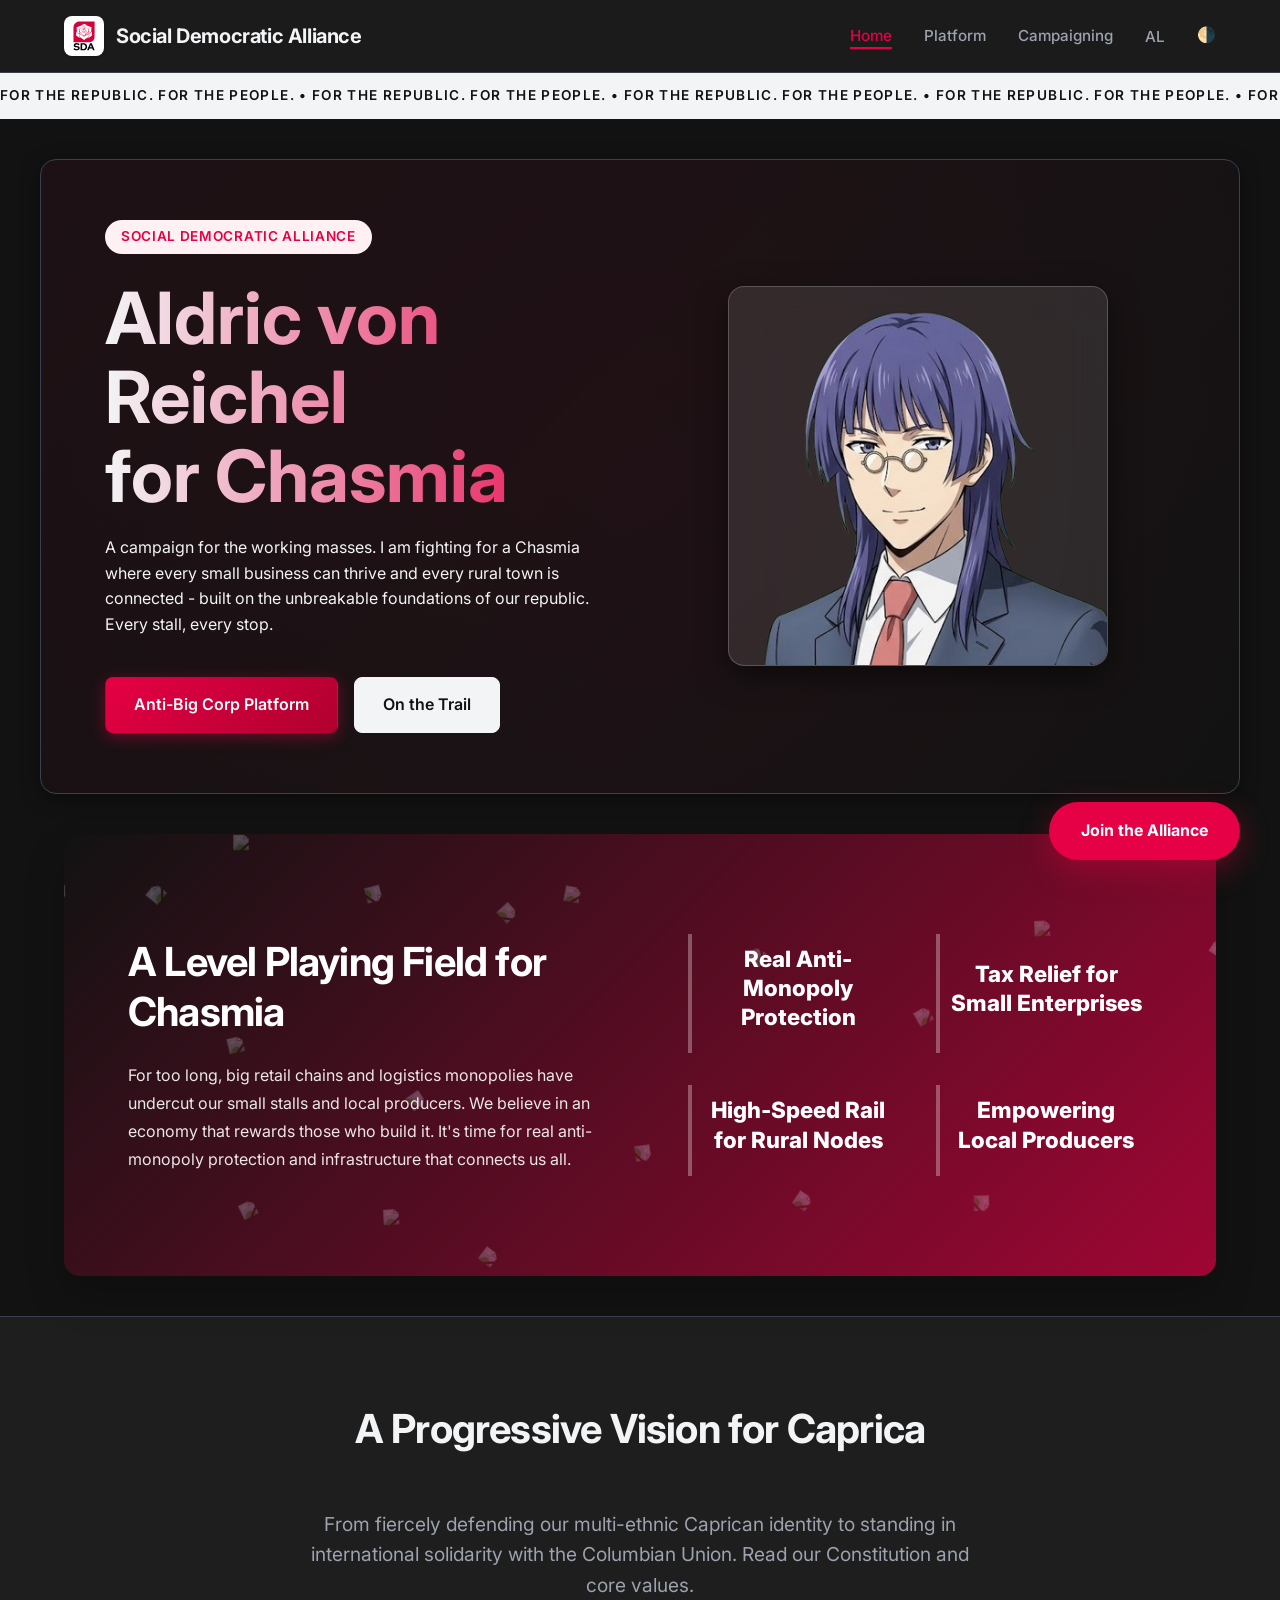
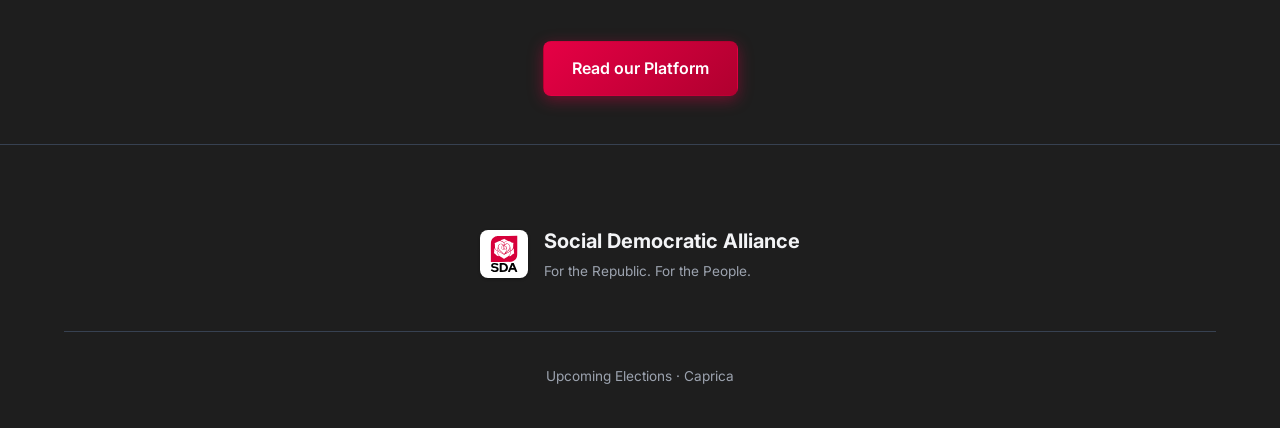
==== index.html @ 3b1612c0 "ooughhh" ====
<!DOCTYPE html>
<html lang="en">

<head>
  <meta charset="UTF-8" />
  <meta name="viewport" content="width=device-width, initial-scale=1.0" />
  <title>Social Democratic Alliance - For the Republic</title>
  <link
    href="https://fonts.googleapis.com/css2?family=Playfair+Display:wght@400;600;700;900&family=Inter:wght@300;400;500;600&display=swap"
    rel="stylesheet" />
    <link rel="stylesheet" href="style.css">

  <script>
    const savedTheme = localStorage.getItem('theme');
    if (savedTheme !== 'light') {
      document.documentElement.classList.add('dark-theme');
    }
  </script>
  <script src="translations.js?v=1.2" defer></script>
  <link rel="icon" type="image/png" href="favicon.png">
  <meta property="og:title" content="Social Democratic Alliance">
  <meta property="og:description" content="For the Republic. For the People.">
  <meta property="og:image" content="https://uumeet-zade.github.io/sdapage/link_preview.png">
  <meta property="og:type" content="website">
  <meta name="twitter:card" content="summary_large_image">
  <meta name="twitter:title" content="Social Democratic Alliance">
  <meta name="twitter:description" content="For the Republic. For the People.">
  <meta name="twitter:image" content="https://uumeet-zade.github.io/sdapage/link_preview.png">
</head>
<body>
  <nav>
    <a href="index.html" class="nav-brand" style="text-decoration: none; color: inherit;">
      <img class="nav-logo"
        src="SDAlogo.svg"
        alt="Social Democratic Alliance Logo" />
      <span class="nav-name" data-i18n="nav-brand-name">Social Democratic Alliance</span>
      
    </a>
    <ul class="nav-links">
      <li><a href="index.html" class="active" data-i18n="nav-home">Home</a></li>
      <li><a href="platform.html" data-i18n="nav-platform">Platform</a></li>
      <li><a href="events.html">Campaigning</a></li>
      <li class="lang-switcher">
        <button class="lang-toggle" aria-label="Change Language">
          <span class="lang-current">AL</span>
        </button>
        <div class="lang-dropdown">
          <button class="lang-option active" data-lang="al">Alanian</button>
          <button class="lang-option" data-lang="ga">Gallic</button>
          <button class="lang-option" data-lang="ac">Alcamerian</button>
          <button class="lang-option" data-lang="ra">Rälandic</button>
          <button class="lang-option" data-lang="my">Myrati</button>
          <button class="lang-option" data-lang="au">Austrumish</button>
          <button class="lang-option" data-lang="le">Leislandic</button>
        </div>
      </li>
      <li><a href="#" class="theme-toggle" onclick="toggleTheme(event)" title="Toggle Night Mode">🌗</a></li>
    </ul>
  </nav>
  
  
      <div class="marquee-container">
    <div class="marquee-content">
      <span data-i18n="marquee">FOR THE REPUBLIC. FOR THE PEOPLE. • FOR THE REPUBLIC. FOR THE PEOPLE. • FOR THE REPUBLIC. FOR THE PEOPLE. • FOR THE REPUBLIC. FOR THE PEOPLE. • FOR THE REPUBLIC. FOR THE PEOPLE. • FOR THE REPUBLIC. FOR THE PEOPLE. • FOR THE REPUBLIC. FOR THE PEOPLE. • FOR THE REPUBLIC. FOR THE PEOPLE. • FOR THE REPUBLIC. FOR THE PEOPLE. • FOR THE REPUBLIC. FOR THE PEOPLE. • FOR THE REPUBLIC. FOR THE PEOPLE. • FOR THE REPUBLIC. FOR THE PEOPLE. • FOR THE REPUBLIC. FOR THE PEOPLE. • FOR THE REPUBLIC. FOR THE PEOPLE. • FOR THE REPUBLIC. FOR THE PEOPLE. • FOR THE REPUBLIC. FOR THE PEOPLE. • FOR THE REPUBLIC. FOR THE PEOPLE. • FOR THE REPUBLIC. FOR THE PEOPLE. • FOR THE REPUBLIC. FOR THE PEOPLE. • FOR THE REPUBLIC. FOR THE PEOPLE. • FOR THE REPUBLIC. FOR THE PEOPLE. • FOR THE REPUBLIC. FOR THE PEOPLE. • FOR THE REPUBLIC. FOR THE PEOPLE. • FOR THE REPUBLIC. FOR THE PEOPLE. • FOR THE REPUBLIC. FOR THE PEOPLE. • FOR THE REPUBLIC. FOR THE PEOPLE. • FOR THE REPUBLIC. FOR THE PEOPLE. • FOR THE REPUBLIC. FOR THE PEOPLE. • FOR THE REPUBLIC. FOR THE PEOPLE. • FOR THE REPUBLIC. FOR THE PEOPLE. • </span>
    </div>
    <div class="marquee-content" aria-hidden="true">
      <span data-i18n="marquee">FOR THE REPUBLIC. FOR THE PEOPLE. • FOR THE REPUBLIC. FOR THE PEOPLE. • FOR THE REPUBLIC. FOR THE PEOPLE. • FOR THE REPUBLIC. FOR THE PEOPLE. • FOR THE REPUBLIC. FOR THE PEOPLE. • FOR THE REPUBLIC. FOR THE PEOPLE. • FOR THE REPUBLIC. FOR THE PEOPLE. • FOR THE REPUBLIC. FOR THE PEOPLE. • FOR THE REPUBLIC. FOR THE PEOPLE. • FOR THE REPUBLIC. FOR THE PEOPLE. • FOR THE REPUBLIC. FOR THE PEOPLE. • FOR THE REPUBLIC. FOR THE PEOPLE. • FOR THE REPUBLIC. FOR THE PEOPLE. • FOR THE REPUBLIC. FOR THE PEOPLE. • FOR THE REPUBLIC. FOR THE PEOPLE. • FOR THE REPUBLIC. FOR THE PEOPLE. • FOR THE REPUBLIC. FOR THE PEOPLE. • FOR THE REPUBLIC. FOR THE PEOPLE. • FOR THE REPUBLIC. FOR THE PEOPLE. • FOR THE REPUBLIC. FOR THE PEOPLE. • FOR THE REPUBLIC. FOR THE PEOPLE. • FOR THE REPUBLIC. FOR THE PEOPLE. • FOR THE REPUBLIC. FOR THE PEOPLE. • FOR THE REPUBLIC. FOR THE PEOPLE. • FOR THE REPUBLIC. FOR THE PEOPLE. • FOR THE REPUBLIC. FOR THE PEOPLE. • FOR THE REPUBLIC. FOR THE PEOPLE. • FOR THE REPUBLIC. FOR THE PEOPLE. • FOR THE REPUBLIC. FOR THE PEOPLE. • FOR THE REPUBLIC. FOR THE PEOPLE. • </span>
    </div>
  </div>

  <section class="page-section" id="home">
    <div class="hero" style="display: flex; align-items: center; gap: 40px; text-align: left; padding: 60px 5%;">
      <div class="hero-content" style="flex: 1;">
        <div class="hero-eyebrow" data-i18n="hero-eyebrow-aldric">Social Democratic Alliance</div>
        <h1 class="hero-title" style="font-size: 4.5rem; margin-bottom: 20px;" data-i18n="hero-title-aldric">Aldric von Reichel <br/>for <span>Chasmia</span></h1>
        <p class="hero-subtitle" style="margin: 0 0 40px 0; max-width: 100%;" data-i18n="hero-subtitle-aldric">A campaign for the working masses. I am fighting for a Chasmia where every small business can thrive and every rural town is connected - built on the unbreakable foundations of our republic. Every stall, every stop.</p>
        <div class="hero-buttons" style="justify-content: flex-start;">
          <a href="platform.html" class="btn-primary" style="text-decoration: none; display: inline-block;" data-i18n="hero-btn-primary-aldric">Anti-Big Corp Platform</a>
          <a href="events.html" class="btn-outline" style="text-decoration: none; display: inline-block;" data-i18n="hero-btn-outline-aldric">On the Trail</a>
        </div>
      </div>
      <div class="hero-visual" style="flex: 1; display: flex; justify-content: center; position: relative;">
        <div style="width: 100%; max-width: 380px; aspect-ratio: 1/1; background: var(--glass-bg); border: 1px solid var(--glass-border); border-radius: var(--radius-lg); backdrop-filter: blur(20px); display: flex; align-items: flex-end; justify-content: center; overflow: hidden; box-shadow: var(--shadow-hover);">
            <img src="AldricvonReichelPortraitNoBG.png" alt="Aldric von Reichel" style="width: 100%; height: auto; object-fit: contain; margin-bottom: -10px;">
        </div>
      </div>
    </div>
  </section>

<section class="crisis-banner">
  <div class="rose-scatter" aria-hidden="true">
    <img src="Rose.SVG" class="scatter-rose r1">
    <img src="Rose.SVG" class="scatter-rose r2">
    <img src="Rose.SVG" class="scatter-rose r3">
    <img src="Rose.SVG" class="scatter-rose r4">
    <img src="Rose.SVG" class="scatter-rose r5">
    <img src="Rose.SVG" class="scatter-rose r6">
    <img src="Rose.SVG" class="scatter-rose r7">
    <img src="Rose.SVG" class="scatter-rose r8">
    <img src="Rose.SVG" class="scatter-rose r9">
    <img src="Rose.SVG" class="scatter-rose r10">
    <img src="Rose.SVG" class="scatter-rose r11">
    <img src="Rose.SVG" class="scatter-rose r12">
    <img src="Rose.SVG" class="scatter-rose r13">
    <img src="Rose.SVG" class="scatter-rose r14">
    <img src="Rose.SVG" class="scatter-rose r15">
    <img src="Rose.SVG" class="scatter-rose r16">
    <img src="Rose.SVG" class="scatter-rose r17">
    <img src="Rose.SVG" class="scatter-rose r18">
    <img src="Rose.SVG" class="scatter-rose r19">
    <img src="Rose.SVG" class="scatter-rose r20">
    <img src="Rose.SVG" class="scatter-rose r21">
    <img src="Rose.SVG" class="scatter-rose r22">
    <img src="Rose.SVG" class="scatter-rose r23">
    <img src="Rose.SVG" class="scatter-rose r24">
    <img src="Rose.SVG" class="scatter-rose r25">
    <img src="Rose.SVG" class="scatter-rose r26">
    <img src="Rose.SVG" class="scatter-rose r27">
    <img src="Rose.SVG" class="scatter-rose r28">
    <img src="Rose.SVG" class="scatter-rose r29">
    <img src="Rose.SVG" class="scatter-rose r30">
  </div>
      <div>
        <div style="position:relative; z-index:2;"><h2 data-i18n="crisis-title-aldric">A Level Playing Field for Chasmia</h2>
        <p style="margin-top:1rem" data-i18n="crisis-desc-aldric">For too long, big retail chains and logistics monopolies have undercut our small stalls and local producers. We believe in an economy that rewards those who build it. It's time for real anti-monopoly protection and infrastructure that connects us all.</p>
      </div>
                  </div>
      <div class="crisis-stats">
        <div class="stat" style="display: flex; align-items: center; justify-content: center; padding: 10px;">
          <div class="stat-number" style="font-size: 1.4rem; line-height: 1.3; text-align: center;" data-i18n="stat-label-1-aldric">Real Anti-Monopoly Protection</div>
        </div>
        <div class="stat" style="display: flex; align-items: center; justify-content: center; padding: 10px;">
          <div class="stat-number" style="font-size: 1.4rem; line-height: 1.3; text-align: center;" data-i18n="stat-label-2-aldric">Tax Relief for Small Enterprises</div>
        </div>
        <div class="stat" style="display: flex; align-items: center; justify-content: center; padding: 10px;">
          <div class="stat-number" style="font-size: 1.4rem; line-height: 1.3; text-align: center;" data-i18n="stat-label-3-aldric">High-Speed Rail for Rural Nodes</div>
        </div>
        <div class="stat" style="display: flex; align-items: center; justify-content: center; padding: 10px;">
          <div class="stat-number" style="font-size: 1.4rem; line-height: 1.3; text-align: center;" data-i18n="stat-label-4-aldric">Empowering Local Producers</div>
        </div>
      </div>
    </section>


  
  <section class="pillars" style="text-align: center; padding-bottom: 40px;">
    <h2 class="section-title" data-i18n="pillars-title">A Progressive Vision for Caprica</h2>
    <p style="font-size: 1.2rem; color: var(--text-muted); max-width: 700px; margin: 0 auto 40px;" data-i18n="pillars-desc">From fiercely defending our multi-ethnic Caprican identity to standing in international solidarity with the Columbian Union. Read our Constitution and core values.</p>
    <a href="platform.html" class="btn-primary" data-i18n="pillars-btn" style="text-decoration: none; display: inline-block;">Read our Platform</a>
  </section>

  <footer>
      <div class="footer-brand">
        <img
          src="SDAlogo.svg"
          alt="Social Democratic Alliance" />
        <div class="footer-brand-text">
          <div class="footer-name" data-i18n="footer-name">Social Democratic Alliance</div>
          <div class="footer-motto" data-i18n="footer-motto">For the Republic. For the People.</div>
        </div>
      </div>
      <div class="footer-copy" data-i18n="footer-copy">
        Upcoming Elections · Caprica<br />
        Social Democratic Alliance
      </div>
    </footer>
  <a href="#" class="floating-cta" data-i18n="floating-cta">Join the Alliance</a>

  <script>
    function toggleTheme(e) {
      if (e) e.preventDefault();
      const html = document.documentElement;
      if (html.classList.contains('dark-theme')) {
        html.classList.remove('dark-theme');
        localStorage.setItem('theme', 'light');
      } else {
        html.classList.add('dark-theme');
        localStorage.setItem('theme', 'dark');
      }
    }
  </script>
</body>
</html>
---- style.css ----
*,
    *::before,
    *::after {
      box-sizing: border-box;
      margin: 0;
      padding: 0;
    }

    :root {
      --primary: #D7003A; /* Rose Red */
      --primary-hover: #b0002f;
      --primary-light: #fef0f3;
      --text-main: #111827;
      --text-muted: #6B7280;
      --bg-body: #F4F6F9;
      --bg-surface: #FFFFFF;
      --border-color: #E5E7EB;
      --radius-sm: 8px;
      --radius-md: 12px;
      --radius-lg: 16px;
      --shadow-sm: 0 1px 3px rgba(0,0,0,0.05);
      --shadow-md: 0 4px 20px rgba(0,0,0,0.04);
      --shadow-hover: 0 10px 30px rgba(0,0,0,0.08);
      --transition: all 0.3s cubic-bezier(0.4, 0, 0.2, 1);
    }

    html {
      scroll-behavior: smooth;
    }

    body {
      font-family: 'Inter', sans-serif;
      background: var(--bg-body);
      color: var(--text-main);
      min-height: 100vh;
      line-height: 1.6;
      -webkit-font-smoothing: antialiased;
    }

    /* NAV (Glassmorphism) */
    nav {
      position: fixed;
      top: 0;
      left: 0;
      right: 0;
      z-index: 100;
      background: rgba(255, 255, 255, 0.85);
      backdrop-filter: blur(12px);
      -webkit-backdrop-filter: blur(12px);
      border-bottom: 1px solid var(--border-color);
      padding: 16px 5%;
      display: flex;
      justify-content: space-between;
      align-items: center;
      transition: var(--transition);
    }

    .nav-brand {
      display: flex;
      align-items: center;
      gap: 12px;
      cursor: pointer;
    }

    .nav-logo {
      width: 40px;
      height: 40px;
      object-fit: contain;
      background-color: white;
      border-radius: var(--radius-sm);
      padding: 4px;
      box-shadow: var(--shadow-sm);
    }

    .nav-name {
      font-size: 1.25rem;
      font-weight: 700;
      color: var(--text-main);
      letter-spacing: -0.02em;
    }

    .nav-links {
      display: flex;
      gap: 32px;
      list-style: none;
    }

    .nav-links a {
      text-decoration: none;
      color: var(--text-muted);
      font-size: 0.95rem;
      font-weight: 500;
      transition: var(--transition);
      position: relative;
    }

    .nav-links a:hover,
    .nav-links a.active {
      color: var(--primary);
    }

    .nav-links a::after {
      content: '';
      position: absolute;
      left: 0;
      bottom: -4px;
      width: 100%;
      height: 2px;
      background: var(--primary);
      transform: scaleX(0);
      transform-origin: right;
      transition: transform 0.3s ease;
    }

    .nav-links a:hover::after,
    .nav-links a.active::after {
      transform: scaleX(1);
      transform-origin: left;
    }

    /* LANG SWITCHER */
    .lang-switcher {
      position: relative;
      display: flex;
      align-items: center;
      cursor: pointer;
    }

    .lang-toggle {
      background: none;
      border: none;
      font-size: 0.95rem;
      cursor: pointer;
      color: var(--text-muted);
      display: flex;
      align-items: center;
      gap: 6px;
      padding: 0;
      border-radius: 0;
      transition: var(--transition);
      font-weight: 500;
      font-family: inherit;
      position: relative;
    }

    .lang-toggle:hover,
    .lang-switcher:hover .lang-toggle {
      background: none;
      color: var(--primary);
    }

    .lang-toggle::after {
      content: '';
      position: absolute;
      left: 0;
      bottom: -4px;
      width: 100%;
      height: 2px;
      background: var(--primary);
      transform: scaleX(0);
      transform-origin: right;
      transition: transform 0.3s ease;
    }

    .lang-toggle:hover::after,
    .lang-switcher:hover .lang-toggle::after {
      transform: scaleX(1);
      transform-origin: left;
    }

    .lang-dropdown {
      position: absolute;
      top: 150%;
      right: 0;
      background: rgba(255, 255, 255, 0.95);
      backdrop-filter: blur(12px);
      -webkit-backdrop-filter: blur(12px);
      border: 1px solid var(--border-color);
      border-radius: 0;
      box-shadow: var(--shadow-md);
      min-width: 180px;
      opacity: 0;
      visibility: hidden;
      transform: translateY(-10px);
      transition: var(--transition);
      z-index: 200;
      overflow: hidden;
    }

    .lang-switcher:hover .lang-dropdown,
    .lang-switcher:focus-within .lang-dropdown {
      opacity: 1;
      visibility: visible;
      transform: translateY(0);
    }

    .lang-option {
      display: flex;
      align-items: center;
      gap: 12px;
      padding: 12px 16px;
      width: 100%;
      background: none;
      border: none;
      text-align: left;
      font-size: 0.95rem;
      font-weight: 500;
      color: var(--text-main);
      cursor: pointer;
      transition: var(--transition);
      font-family: inherit;
    }

    .lang-option:hover {
      background: var(--primary-light);
      color: var(--primary);
    }

    .lang-option.active {
      color: var(--primary);
      background: rgba(215, 0, 58, 0.05);
      font-weight: 700;
    }

    /* PAGES */
    .page {
      padding-top: 100px; /* offset for fixed nav */
    }

    

    

    /* HERO */
    .hero {
      padding: 120px 5% 80px;
      max-width: 1200px;
      margin: 0 auto;
      text-align: center;
    }

    .hero-eyebrow {
      display: inline-block;
      font-size: 0.85rem;
      font-weight: 600;
      color: var(--primary);
      text-transform: uppercase;
      letter-spacing: 0.05em;
      margin-bottom: 24px;
      background: var(--primary-light);
      padding: 6px 16px;
      border-radius: 20px;
    }

    .hero-headline {
      font-size: 4.5rem;
      font-weight: 800;
      line-height: 1.1;
      letter-spacing: -0.03em;
      margin-bottom: 32px;
      color: var(--text-main);
    }

    .hero-headline span {
      color: var(--primary);
    }

    .hero-sub {
      font-size: 1.25rem;
      color: var(--text-muted);
      max-width: 700px;
      margin: 0 auto 48px;
      line-height: 1.6;
    }

    .hero-buttons {
      display: flex;
      align-items: center;
      gap: 16px;
      justify-content: center;
      flex-wrap: wrap;
    }

    /* BUTTONS */
    .btn-primary,
    .btn-outline {
      padding: 14px 28px;
      font-size: 1rem;
      font-weight: 600;
      font-family: inherit;
      border-radius: var(--radius-sm);
      cursor: pointer;
      transition: var(--transition);
      border: 1px solid transparent;
      display: inline-flex;
      align-items: center;
      justify-content: center;
      text-decoration: none;
    }

    .btn-primary {
      background: var(--primary);
      color: white;
      box-shadow: 0 4px 12px rgba(215, 0, 58, 0.2);
    }

    .btn-primary:hover {
      background: var(--primary-hover);
      transform: translateY(-2px);
      box-shadow: 0 6px 16px rgba(215, 0, 58, 0.3);
    }

    .btn-outline {
      background: var(--text-main);
      color: var(--bg-body);
      border: 1px solid var(--text-main);
    }

    .btn-outline:hover {
      background: transparent;
      color: var(--text-main);
      border-color: var(--text-main);
      transform: translateY(-2px);
    }

    /* SECTION HEADERS */
    .section-label {
      font-size: 0.85rem;
      font-weight: 600;
      color: var(--primary);
      text-transform: uppercase;
      letter-spacing: 0.05em;
      margin-bottom: 12px;
    }

    .section-title {
      font-size: 2.5rem;
      font-weight: 700;
      letter-spacing: -0.02em;
      margin-bottom: 48px;
    }

    /* PILLARS */
    .pillars {
      padding: 80px 5%;
      background: var(--bg-surface);
      border-top: 1px solid var(--border-color);
    }

    .pillars-grid {
      display: grid;
      grid-template-columns: repeat(auto-fit, minmax(300px, 1fr));
      gap: 32px;
      max-width: 1200px;
      margin: 0 auto;
    }

    .pillar {
      background: var(--bg-body);
      padding: 40px;
      border-radius: var(--radius-md);
      transition: var(--transition);
      border: 1px solid transparent;
    }

    .pillar:hover {
      transform: translateY(-5px);
      box-shadow: var(--shadow-md);
      background: var(--bg-surface);
      border-color: var(--border-color);
    }

    .pillar-icon {
      width: 48px;
      height: 48px;
      background: var(--primary-light);
      border-radius: var(--radius-sm);
      display: flex;
      align-items: center;
      justify-content: center;
      margin-bottom: 24px;
    }
    
    .pillar-icon svg {
      fill: var(--primary);
    }

    .pillar-title {
      font-size: 1.25rem;
      font-weight: 700;
      margin-bottom: 16px;
    }

    .pillar-desc {
      color: var(--text-muted);
      font-size: 0.95rem;
    }



    .pillar-text {
      color: var(--text-muted);
      font-size: 0.95rem;
      line-height: 1.6;
    }

    /* CRISIS BANNER */
    .crisis-banner {
      background: var(--primary);
      position: relative;
      overflow: hidden;
      padding: 100px 5%;
      display: grid;
      grid-template-columns: 1fr 1fr;
      gap: 6rem;
      align-items: center;
    }

    .crisis-banner > div:not(.rose-scatter) {
      max-width: 600px;
      justify-self: end;
    }
    
    .crisis-banner > div:nth-child(2) {
      justify-self: start;
    }

    .crisis-banner h2 {
      font-size: 2.5rem;
      font-weight: 700;
      color: white;
      line-height: 1.25;
      letter-spacing: -0.02em;
      margin-bottom: 24px;
    }

    .crisis-banner p {
      color: rgba(255, 255, 255, 0.9);
      line-height: 1.75;
      font-size: 1rem;
    }

    .crisis-stats {
      display: grid;
      grid-template-columns: 1fr 1fr;
      gap: 2rem;
    }

    .stat {
      border-left: 4px solid rgba(255, 255, 255, 0.3);
      padding-left: 1.5rem;
    }

    .stat-number {
      font-size: 3rem;
      font-weight: 800;
      color: white;
      line-height: 1;
      margin-bottom: 0.75rem;
    }

    .stat-label {
      font-size: 0.85rem;
      color: rgba(255, 255, 255, 0.85);
      line-height: 1.5;
      font-weight: 500;
    }

    /* NEWS */
    .news-section {
      padding: 80px 5%;
      max-width: 1200px;
      margin: 0 auto;
    }

    .news-grid {
      display: grid;
      grid-template-columns: repeat(auto-fit, minmax(320px, 1fr));
      gap: 32px;
    }

    .news-card {
      background: var(--bg-surface);
      border-radius: var(--radius-md);
      padding: 32px;
      border: 1px solid var(--border-color);
      transition: var(--transition);
      display: flex;
      flex-direction: column;
    }

    .news-card:hover {
      transform: translateY(-5px);
      box-shadow: var(--shadow-hover);
      border-color: transparent;
    }

    .news-date {
      font-size: 0.85rem;
      color: var(--primary);
      font-weight: 600;
      margin-bottom: 12px;
    }

    .news-title {
      font-size: 1.35rem;
      font-weight: 700;
      margin-bottom: 16px;
      line-height: 1.3;
    }

    .news-excerpt {
      color: var(--text-muted);
      font-size: 0.95rem;
      margin-bottom: 24px;
      flex-grow: 1;
    }

    .news-link {
      font-weight: 600;
      color: var(--text-main);
      text-decoration: none;
      display: flex;
      align-items: center;
      gap: 8px;
      transition: var(--transition);
    }

    .news-link:hover {
      color: var(--primary);
      gap: 12px;
    }

    /* PAGE HEADERS (for candidates/events) */
    .page-header {
      padding: 80px 5% 40px;
      max-width: 1200px;
      margin: 0 auto;
    }

    .page-header h1 {
      font-size: 3.5rem;
      font-weight: 800;
      letter-spacing: -0.03em;
      margin-bottom: 24px;
      line-height: 1.1;
    }

    .page-header p {
      font-size: 1.25rem;
      color: var(--text-muted);
      max-width: 600px;
    }

    /* CANDIDATES */
    .candidates-section {
      padding: 40px 5% 80px;
      max-width: 1200px;
      margin: 0 auto;
    }

    .candidates-category {
      margin-bottom: 64px;
    }

    .category-label {
      font-size: 1.5rem;
      font-weight: 700;
      margin-bottom: 32px;
      padding-bottom: 16px;
      border-bottom: 2px solid var(--border-color);
      color: var(--text-main);
    }

    .candidates-grid {
      display: grid;
      grid-template-columns: repeat(auto-fit, minmax(280px, 1fr));
      gap: 32px;
    }

    .candidate-card {
      background: var(--bg-surface);
      border-radius: var(--radius-md);
      padding: 32px;
      border: 1px solid var(--border-color);
      transition: var(--transition);
      position: relative;
      overflow: hidden;
      cursor: pointer;
    }
    
    .candidate-card::before {
      content: '';
      position: absolute;
      top: 0;
      left: 0;
      right: 0;
      height: 4px;
      background: var(--border-color);
      transition: var(--transition);
    }

    .candidate-card:hover {
      box-shadow: var(--shadow-hover);
      border-color: var(--primary-light);
    }
    
    .candidate-card:hover::before {
      background: var(--primary);
    }

    .candidate-initials {
      width: 56px;
      height: 56px;
      background: var(--bg-body);
      border-radius: 50%;
      display: flex;
      align-items: center;
      justify-content: center;
      font-weight: 700;
      font-size: 1.25rem;
      color: var(--text-main);
      margin-bottom: 24px;
      transition: var(--transition);
    }
    
    .candidate-card:hover .candidate-initials {
      background: var(--primary-light);
      color: var(--primary);
    }

    .candidate-image {
      width: 56px;
      height: 56px;
      border-radius: 50%;
      object-fit: cover;
      margin-bottom: 24px;
      border: 2px solid var(--border-color);
      transition: var(--transition);
      background-color: white;
    }

    .candidate-card:hover .candidate-image {
      border-color: var(--primary);
      transform: scale(1.05);
    }

    .candidate-name {
      font-size: 1.25rem;
      font-weight: 700;
      margin-bottom: 4px;
    }

    .candidate-role {
      font-size: 0.9rem;
      font-weight: 600;
      color: var(--primary);
      margin-bottom: 12px;
    }

    .candidate-constituency {
      font-size: 0.85rem;
      color: var(--text-muted);
      margin-bottom: 20px;
      display: flex;
      align-items: center;
      gap: 6px;
    }

    .candidate-bio {
      font-size: 0.95rem;
      color: var(--text-muted);
      line-height: 1.5;
    }

    /* EVENTS */
    .events-section {
      padding: 40px 5% 80px;
      max-width: 1000px;
      margin: 0 auto;
    }

    .event-filters {
      display: flex;
      flex-wrap: wrap;
      gap: 12px;
      margin-bottom: 32px;
      justify-content: center;
    }

    .filter-btn {
      padding: 10px 20px;
      font-size: 0.95rem;
      font-weight: 600;
      font-family: inherit;
      border-radius: var(--radius-sm);
      cursor: pointer;
      transition: var(--transition);
      background: transparent;
      color: var(--text-main);
      border: 1px solid var(--border-color);
    }

    .filter-btn:hover {
      border-color: var(--text-main);
      transform: translateY(-2px);
    }

    .filter-btn.active {
      background: var(--text-main);
      color: var(--bg-body);
      border-color: var(--text-main);
    }

    html.dark-theme .filter-btn.active {
      background: var(--text-main);
      color: var(--bg-body);
    }

    .events-list {
      display: flex;
      flex-direction: column;
      gap: 24px;
    }

    .event-card {
      background: var(--bg-surface);
      border-radius: var(--radius-md);
      border: 1px solid var(--border-color);
      display: flex;
      overflow: hidden;
      transition: var(--transition);
    }
    
    .event-card:hover {
      transform: translateY(-4px) scale(1.01);
      box-shadow: var(--shadow-hover);
      border-color: transparent;
    }

    .event-date {
      background: var(--bg-body);
      padding: 32px 24px;
      display: flex;
      flex-direction: column;
      align-items: center;
      justify-content: center;
      min-width: 120px;
      border-right: 1px solid var(--border-color);
      transition: var(--transition);
    }
    
    .event-card:hover .event-date {
      background: var(--primary);
      border-color: transparent;
    }

    .event-date-month {
      font-size: 0.85rem;
      font-weight: 700;
      text-transform: uppercase;
      letter-spacing: 0.1em;
      color: var(--text-muted);
      transition: var(--transition);
    }

    .event-date-day {
      font-size: 2.5rem;
      font-weight: 800;
      line-height: 1;
      color: var(--text-main);
      transition: var(--transition);
    }
    
    .event-card:hover .event-date-month,
    .event-card:hover .event-date-day {
      color: white;
    }

    .event-details {
      padding: 32px;
      flex-grow: 1;
    }

    .event-title {
      font-size: 1.35rem;
      font-weight: 700;
      margin-bottom: 12px;
    }

    .event-location,
    .event-time {
      font-size: 0.9rem;
      color: var(--text-muted);
      margin-bottom: 8px;
      display: flex;
      align-items: center;
      gap: 8px;
    }

    .event-desc {
      margin-top: 16px;
      font-size: 0.95rem;
      color: var(--text-main);
    }

    .event-action {
      padding: 32px;
      display: flex;
      align-items: center;
      justify-content: center;
      border-left: 1px solid var(--border-color);
    }

    /* FOOTER */
    footer {
      background: var(--bg-surface);
      border-top: 1px solid var(--border-color);
      padding: 80px 5% 40px;
    }

    .footer-brand {
      display: flex;
      align-items: center;
      gap: 16px;
      margin-bottom: 48px;
      justify-content: center;
    }

    .footer-brand img {
      width: 48px;
      height: 48px;
      object-fit: contain;
      background-color: white;
      border-radius: var(--radius-sm);
      padding: 4px;
      box-shadow: var(--shadow-sm);
    }

    .footer-brand-text {
      text-align: left;
    }

    .footer-name {
      font-size: 1.25rem;
      font-weight: 700;
      color: var(--text-main);
      margin-bottom: 4px;
    }

    .footer-motto {
      font-size: 0.85rem;
      color: var(--text-muted);
    }

    .footer-copy {
      text-align: center;
      font-size: 0.85rem;
      color: var(--text-muted);
      border-top: 1px solid var(--border-color);
      padding-top: 32px;
      line-height: 1.8;
    }

    /* RESPONSIVE */
    @media (max-width: 768px) {
      .crisis-banner {
        padding: 4rem 5%;
        grid-template-columns: 1fr;
        gap: 3rem;
      }
      .crisis-banner > div:not(.rose-scatter) {
        justify-self: start;
      }

      .hero {
        padding: 100px 5% 60px;
      }
      .hero-headline {
        font-size: 3rem;
      }
      .nav-links {
        display: none; /* simple mobile hide for now */
      }
      .event-card {
        flex-direction: column;
      }
      .event-date {
        padding: 16px;
        border-right: none;
        border-bottom: 1px solid var(--border-color);
        flex-direction: row;
        gap: 12px;
        align-items: baseline;
      }
      .event-action {
        border-left: none;
        border-top: 1px solid var(--border-color);
        padding: 24px;
      }
      .page-header h1 {
        font-size: 2.5rem;
      }
    }
  
    /* FLOATING CTA */
    .floating-cta {
      position: fixed;
      bottom: 40px;
      right: 40px;
      z-index: 1000;
      background: var(--primary);
      color: white;
      padding: 16px 32px;
      border-radius: 50px;
      font-weight: 700;
      text-decoration: none;
      box-shadow: 0 10px 30px rgba(215, 0, 58, 0.4);
      transition: var(--transition);
      display: flex;
      align-items: center;
      gap: 12px;
    }
    .floating-cta:hover {
      transform: translateY(-5px) scale(1.05);
      background: var(--primary-hover);
      box-shadow: 0 15px 40px rgba(215, 0, 58, 0.5);
    }

    /* MARQUEE */
    .marquee-container {
      background: var(--text-main);
      color: var(--bg-body);
      padding: 12px 0;
      overflow: hidden;
      white-space: nowrap;
      display: flex;
      position: relative;
      margin-top: 73px; /* Account for fixed nav */
    }
    .marquee-content {
      display: flex;
      flex-shrink: 0;
      animation: marquee 200s linear infinite;
      font-weight: 600;
      letter-spacing: 0.1em;
      text-transform: uppercase;
      font-size: 0.85rem;
    }
    .marquee-content span {
      padding-right: 8px; /* space before loop restarts */
    }
    @keyframes marquee {
      0%   { transform: translateX(0); }
      100% { transform: translateX(-100%); }
    }

    /* ZIGZAG PLATFORM */
    .platform-zigzag {
      display: flex;
      flex-direction: column;
      gap: 80px;
      padding: 80px 5%;
      max-width: 1200px;
      margin: 0 auto;
    }
    .zigzag-row {
      display: flex;
      align-items: center;
      gap: 60px;
    }
    .zigzag-row:nth-child(even) {
      flex-direction: row-reverse;
    }
    .zigzag-image {
      flex: 0 0 auto;
      width: 100%;
      max-width: 360px;
      aspect-ratio: 4/3;
      border-radius: var(--radius-lg);
      object-fit: cover;
      box-shadow: var(--shadow-md);
    }
    .zigzag-image-placeholder {
      width: 100%;
      max-width: 360px;
      aspect-ratio: 4/3;
      background-color: var(--bg-surface);
      border: 2px dashed #9CA3AF;
      border-radius: var(--radius-lg);
      display: flex;
      align-items: center;
      justify-content: center;
      color: var(--text-muted);
      font-size: 0.9rem;
      font-weight: 500;
      text-align: center;
      padding: 24px;
    }
    .zigzag-content {
      flex: 1;
    }
    .zigzag-title {
      font-size: 2rem;
      font-weight: 700;
      margin-bottom: 24px;
      color: var(--text-main);
    }
    .zigzag-desc {
      font-size: 1.1rem;
      color: var(--text-muted);
      line-height: 1.7;
    }
    @media (max-width: 768px) {
      .zigzag-row, .zigzag-row:nth-child(even) {
        flex-direction: column;
        gap: 32px;
      }
    }

    /* FEATURED CANDIDATES */
    .featured-candidates {
      display: flex;
      flex-direction: column;
      gap: 32px;
      margin-bottom: 24px;
    }
    .featured-candidate-card {
      background: var(--card-bg);
      border-radius: var(--radius-md);
      padding: 32px;
      box-shadow: var(--shadow-sm);
      display: flex;
      gap: 32px;
      align-items: center;
      transition: var(--transition);
      cursor: pointer;
    }
    .featured-candidate-card:hover {
      transform: translateY(-4px);
      box-shadow: var(--shadow-md);
      border-left: 4px solid var(--primary);
    }
    .featured-candidate-card .candidate-image,
    .featured-candidate-card .candidate-initials {
      width: 140px;
      height: 140px;
      border-radius: 50%;
      flex-shrink: 0;
      object-fit: cover;
      margin-bottom: 0;
      border: 3px solid var(--bg-body);
      box-shadow: var(--shadow-sm);
      display: flex;
      align-items: center;
      justify-content: center;
      background: var(--surface-bg);
      color: var(--text-main);
      font-size: 2rem;
      font-weight: 700;
      font-family: 'Playfair Display', serif;
    }
    .featured-candidate-card .candidate-details {
      flex: 1;
    }
    .featured-candidate-card .candidate-name {
      font-family: 'Playfair Display', serif;
      font-size: 1.8rem;
      font-weight: 700;
      color: var(--text-main);
      margin-bottom: 8px;
    }
    .featured-candidate-card .candidate-role {
      font-size: 1.1rem;
      color: var(--primary);
      font-weight: 600;
      margin-bottom: 4px;
    }
    .featured-candidate-card .candidate-constituency {
      font-size: 0.95rem;
      color: var(--text-muted);
      margin-bottom: 16px;
    }
    .featured-candidate-card .candidate-bio {
      font-size: 1.05rem;
      color: var(--text-muted);
      line-height: 1.6;
    }
    @media (max-width: 768px) {
      .featured-candidate-card {
        flex-direction: column;
        text-align: center;
        padding: 24px;
        gap: 16px;
      }
    }

    /* MASONRY CANDIDATES */
    .masonry-candidates {
      display: grid;
      grid-template-columns: repeat(3, 1fr);
      gap: 32px;
      padding: 0;
    }
    .masonry-candidates .candidate-card {
      margin-bottom: 0;
      width: 100%;
    }
    @media (max-width: 1024px) {
      .masonry-candidates { grid-template-columns: repeat(2, 1fr); }
    }
    @media (max-width: 768px) {
      .masonry-candidates { grid-template-columns: 1fr; }
    }

    /* DARK THEME */
    html.dark-theme {
      --text-main: #E0E0E0;
      --text-muted: #9E9E9E;
      --bg-body: #121212;
      --bg-surface: #1E1E1E;
      --border-color: #333333;
      --shadow-sm: 0 1px 3px rgba(0,0,0,0.3);
      --shadow-md: 0 4px 20px rgba(0,0,0,0.4);
      --shadow-hover: 0 10px 30px rgba(0,0,0,0.5);
    }
    
    html.dark-theme nav {
      background: rgba(30, 30, 30, 0.85);
      border-bottom: 1px solid var(--border-color);
    }

    html.dark-theme .lang-dropdown {
      background: rgba(30, 30, 30, 0.95);
    }
    
    html.dark-theme .lang-toggle:hover,
    html.dark-theme .lang-option:hover {
      background: rgba(255, 255, 255, 0.1);
    }
    
    html.dark-theme .lang-option.active {
      background: rgba(215, 0, 58, 0.15);
    }
    
    .theme-toggle {
      font-size: 1.25rem;
      cursor: pointer;
      text-decoration: none;
      display: flex;
      align-items: center;
      justify-content: center;
      transition: transform 0.3s ease;
    }
    
    .theme-toggle:hover {
      transform: scale(1.1);
    }

    /* ROSE SCATTER WATERMARKS */
    .rose-scatter {
      position: absolute;
      top: 0; 
      left: 50%;
      transform: translateX(-50%);
      width: 100vw; 
      height: 100%;
      pointer-events: none;
      z-index: 0;
    }
    .scatter-rose {
      position: absolute;
      opacity: 0.25;
      mix-blend-mode: color-burn;
      min-width: 60px;
      max-width: 250px;
    }
    .scatter-rose.r1 {
      width: 7.7vw; top: 34.8%; left: 71.1%; transform: rotate(-29.6deg);
    }
    .scatter-rose.r2 {
      width: 4.6vw; top: 44.8%; left: 17.7%; transform: rotate(-13.1deg);
    }
    .scatter-rose.r3 {
      width: 4.2vw; top: 8.0%; left: 10.9%; transform: rotate(-50.9deg);
    }
    .scatter-rose.r4 {
      width: 6.8vw; top: 84.4%; left: 29.9%; transform: rotate(-3.4deg);
    }
    .scatter-rose.r5 {
      width: 6.4vw; top: 19.0%; left: 1.4%; transform: rotate(87.4deg);
    }
    .scatter-rose.r6 {
      width: 6.0vw; top: -12.8%; left: 58.3%; transform: rotate(-6.9deg);
    }
    .scatter-rose.r7 {
      width: 9.4vw; top: 15.7%; left: 56.3%; transform: rotate(-61.6deg);
    }
    .scatter-rose.r8 {
      width: 10.1vw; top: -32.8%; left: 1.6%; transform: rotate(-33.9deg);
    }
    .scatter-rose.r9 {
      width: 8.3vw; top: -36.1%; left: 93.8%; transform: rotate(-79.0deg);
    }
    .scatter-rose.r10 {
      width: 11.8vw; top: -29.9%; left: 73.5%; transform: rotate(-52.0deg);
    }
    .scatter-rose.r11 {
      width: 9.5vw; top: 23.3%; left: 25.5%; transform: rotate(75.2deg);
    }
    .scatter-rose.r12 {
      width: 4.6vw; top: 19.7%; left: 38.4%; transform: rotate(47.6deg);
    }
    .scatter-rose.r13 {
      width: 11.6vw; top: 14.7%; left: 44.0%; transform: rotate(11.0deg);
    }
    .scatter-rose.r14 {
      width: 10.3vw; top: 94.8%; left: 71.6%; transform: rotate(89.5deg);
    }
    .scatter-rose.r15 {
      width: 7.5vw; top: 79.3%; left: 18.4%; transform: rotate(-26.3deg);
    }
    .scatter-rose.r16 {
      width: 5.2vw; top: 84.4%; left: 61.7%; transform: rotate(34.2deg);
    }
    .scatter-rose.r17 {
      width: 5.4vw; top: 97.6%; left: 37.1%; transform: rotate(37.4deg);
    }
    .scatter-rose.r18 {
      width: 8.9vw; top: -24.2%; left: 23.9%; transform: rotate(-5.2deg);
    }
    .scatter-rose.r19 {
      width: 5.6vw; top: 108.1%; left: -3.5%; transform: rotate(-7.9deg);
    }
    .scatter-rose.r20 {
      width: 4.4vw; top: -37.1%; left: 64.9%; transform: rotate(-64.1deg);
    }
    .scatter-rose.r21 {
      width: 4.0vw; top: 20.0%; left: 93.8%; transform: rotate(-57.0deg);
    }
    .scatter-rose.r22 {
      width: 5.6vw; top: -37.0%; left: 85.5%; transform: rotate(-50.8deg);
    }
    .scatter-rose.r23 {
      width: 10.1vw; top: 83.2%; left: 45.8%; transform: rotate(82.0deg);
    }
    .scatter-rose.r24 {
      width: 5.0vw; top: -31.9%; left: 45.3%; transform: rotate(43.8deg);
    }
    .scatter-rose.r25 {
      width: 6.4vw; top: 110.3%; left: 22.6%; transform: rotate(-82.1deg);
    }
    .scatter-rose.r26 {
      width: 4.1vw; top: 62.8%; left: 31.1%; transform: rotate(56.5deg);
    }
    .scatter-rose.r27 {
      width: 4.9vw; top: 0.1%; left: 18.2%; transform: rotate(-0.9deg);
    }
    .scatter-rose.r28 {
      width: 4.6vw; top: -30.0%; left: 15.3%; transform: rotate(-3.0deg);
    }
    .scatter-rose.r29 {
      width: 9.7vw; top: 19.1%; left: 80.8%; transform: rotate(-2.5deg);
    }
    .scatter-rose.r30 {
      width: 4.7vw; top: 105.6%; left: 61.1%; transform: rotate(-12.6deg);
    }
    .crisis-stats {
      position: relative;
      z-index: 2;
    }

    /* Modal Styles */
    .modal-backdrop {
      position: fixed;
      top: 0;
      left: 0;
      right: 0;
      bottom: 0;
      background: rgba(0, 0, 0, 0.5);
      backdrop-filter: blur(4px);
      -webkit-backdrop-filter: blur(4px);
      z-index: 1000;
      display: flex;
      justify-content: center;
      align-items: center;
      opacity: 0;
      visibility: hidden;
      transition: opacity 0.4s ease, visibility 0.4s ease;
    }

    .modal-backdrop.active {
      opacity: 1;
      visibility: visible;
    }

    .modal-content {
      background: var(--bg-surface);
      padding: 40px;
      border-radius: var(--radius-lg);
      width: 90%;
      max-width: 400px;
      position: relative;
      transform: translateY(40px) scale(0.95);
      opacity: 0;
      transition: transform 0.5s cubic-bezier(0.175, 0.885, 0.32, 1.1), opacity 0.4s ease;
      box-shadow: var(--shadow-hover);
      border: 1px solid var(--border-color);
    }

    .modal-backdrop.active .modal-content {
      transform: translateY(0) scale(1);
      opacity: 1;
    }

    .modal-close {
      position: absolute;
      top: 16px;
      right: 16px;
      background: none;
      border: none;
      font-size: 24px;
      cursor: pointer;
      color: var(--text-muted);
      transition: color 0.2s;
      line-height: 1;
    }

    .modal-close:hover {
      color: var(--primary);
    }

    .modal-header {
      text-align: center;
      margin-bottom: 32px;
    }

    .modal-header h3 {
      font-size: 1.5rem;
      color: var(--text-main);
      margin-bottom: 8px;
    }

    .modal-body {
      display: flex;
      flex-direction: column;
      gap: 16px;
    }

    .modal-action-btn {
      width: 100%;
      padding: 14px;
      border-radius: var(--radius-sm);
      font-size: 1rem;
      font-weight: 600;
      cursor: pointer;
      transition: var(--transition);
      border: none;
    }

    .modal-action-btn.btn-primary {
      background: var(--primary);
      color: white;
    }

    .modal-action-btn.btn-primary:hover {
      background: var(--primary-hover);
    }

    .modal-action-btn.btn-secondary {
      background: var(--primary-light);
      color: var(--primary);
      border: 1px solid var(--primary-light);
    }

    .modal-action-btn.btn-secondary:hover {
      background: white;
      border-color: var(--primary);
    }

/* ALDRIC CAMPAIGN OVERRIDES */
:root {
  --primary: #E60045; /* Brighter, more vibrant red */
  --primary-glow: rgba(230, 0, 69, 0.4);
  --dark-charcoal: #121212;
  --glass-bg: rgba(255, 255, 255, 0.1);
  --glass-border: rgba(255, 255, 255, 0.2);
}

html.dark-theme {
  --bg-body: var(--dark-charcoal);
  --bg-surface: #1E1E1E;
  --text-main: #F3F4F6;
  --text-muted: #9CA3AF;
  --border-color: #374151;
}

/* Enhanced Hero */
.hero {
  position: relative;
  overflow: hidden;
  border-radius: var(--radius-lg);
  background: linear-gradient(135deg, rgba(230,0,69,0.05) 0%, rgba(0,0,0,0) 100%);
  border: 1px solid var(--border-color);
  box-shadow: var(--shadow-md);
  margin-top: 40px;
  padding: 100px 5%;
}

.hero::before {
  content: '';
  position: absolute;
  top: -50%; left: -50%;
  width: 200%; height: 200%;
  background: radial-gradient(circle at center, var(--primary-glow) 0%, transparent 50%);
  opacity: 0.1;
  animation: rotate 20s linear infinite;
  z-index: -1;
}

@keyframes rotate {
  100% { transform: rotate(360deg); }
}

.hero-headline, .hero-title {
  font-size: 5rem;
  background: linear-gradient(to right, var(--text-main), var(--primary));
  -webkit-background-clip: text;
  -webkit-text-fill-color: transparent;
  line-height: 1.1;
}

/* Glassmorphism Cards */
.pillar, .news-card {
  background: rgba(255, 255, 255, 0.6);
  backdrop-filter: blur(10px);
  -webkit-backdrop-filter: blur(10px);
  border: 1px solid rgba(255, 255, 255, 0.8);
  box-shadow: 0 8px 32px rgba(0, 0, 0, 0.05);
}

html.dark-theme .pillar, html.dark-theme .news-card {
  background: rgba(30, 30, 30, 0.6);
  border: 1px solid rgba(255, 255, 255, 0.05);
  box-shadow: 0 8px 32px rgba(0, 0, 0, 0.3);
}

.pillar:hover, .news-card:hover {
  transform: translateY(-8px) scale(1.02);
  box-shadow: 0 12px 40px var(--primary-glow);
  border-color: var(--primary);
}

.btn-primary {
  background: linear-gradient(135deg, var(--primary) 0%, #b0002f 100%);
  box-shadow: 0 4px 15px var(--primary-glow);
  position: relative;
  overflow: hidden;
}

.btn-primary::after {
  content: '';
  position: absolute;
  top: 0; left: -100%;
  width: 50%; height: 100%;
  background: linear-gradient(to right, transparent, rgba(255,255,255,0.3), transparent);
  transform: skewX(-20deg);
  transition: all 0.5s;
}

.btn-primary:hover::after {
  left: 150%;
}

.crisis-banner {
  background: linear-gradient(135deg, #121212 0%, var(--primary) 150%);
  border-radius: var(--radius-lg);
  margin: 40px 5%;
  box-shadow: 0 20px 40px rgba(0,0,0,0.2);
}

.news-date {
  background: var(--primary-light);
  border-radius: var(--radius-sm);
  margin: 10px;
  padding: 10px;
  text-align: center;
  border: none;
}

html.dark-theme .news-date {
  background: rgba(230,0,69,0.1);
  color: var(--primary);
}

.news-section p {
  margin-bottom: 1.5rem;
}
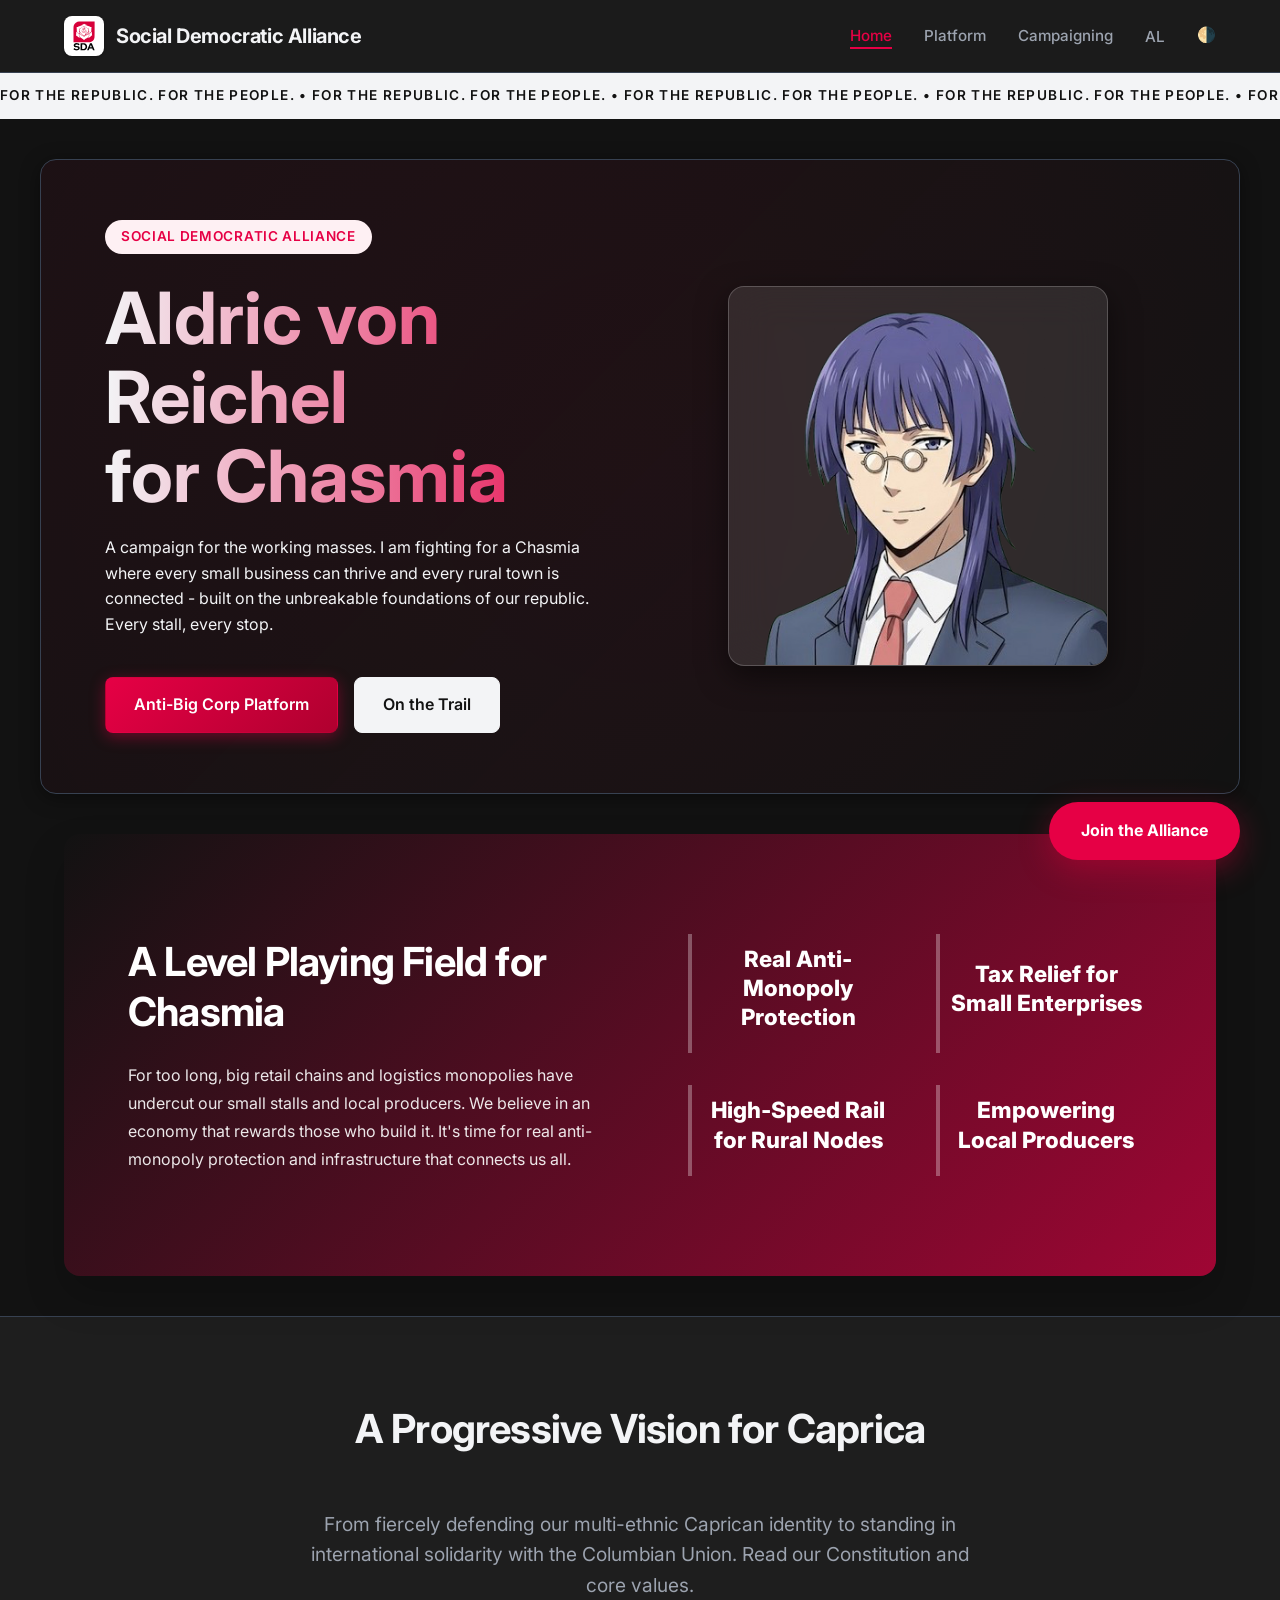
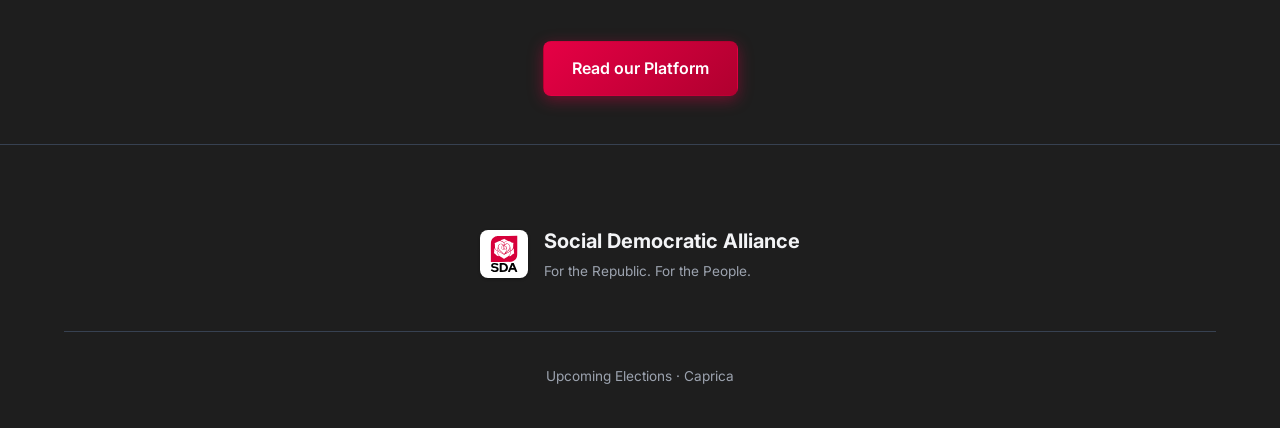
==== commit 320385f8: "oogoughh" ====
--- a/index.html
+++ b/index.html
@@ -88,38 +88,6 @@
   </section>
 
 <section class="crisis-banner">
-  <div class="rose-scatter" aria-hidden="true">
-    <img src="Rose.SVG" class="scatter-rose r1">
-    <img src="Rose.SVG" class="scatter-rose r2">
-    <img src="Rose.SVG" class="scatter-rose r3">
-    <img src="Rose.SVG" class="scatter-rose r4">
-    <img src="Rose.SVG" class="scatter-rose r5">
-    <img src="Rose.SVG" class="scatter-rose r6">
-    <img src="Rose.SVG" class="scatter-rose r7">
-    <img src="Rose.SVG" class="scatter-rose r8">
-    <img src="Rose.SVG" class="scatter-rose r9">
-    <img src="Rose.SVG" class="scatter-rose r10">
-    <img src="Rose.SVG" class="scatter-rose r11">
-    <img src="Rose.SVG" class="scatter-rose r12">
-    <img src="Rose.SVG" class="scatter-rose r13">
-    <img src="Rose.SVG" class="scatter-rose r14">
-    <img src="Rose.SVG" class="scatter-rose r15">
-    <img src="Rose.SVG" class="scatter-rose r16">
-    <img src="Rose.SVG" class="scatter-rose r17">
-    <img src="Rose.SVG" class="scatter-rose r18">
-    <img src="Rose.SVG" class="scatter-rose r19">
-    <img src="Rose.SVG" class="scatter-rose r20">
-    <img src="Rose.SVG" class="scatter-rose r21">
-    <img src="Rose.SVG" class="scatter-rose r22">
-    <img src="Rose.SVG" class="scatter-rose r23">
-    <img src="Rose.SVG" class="scatter-rose r24">
-    <img src="Rose.SVG" class="scatter-rose r25">
-    <img src="Rose.SVG" class="scatter-rose r26">
-    <img src="Rose.SVG" class="scatter-rose r27">
-    <img src="Rose.SVG" class="scatter-rose r28">
-    <img src="Rose.SVG" class="scatter-rose r29">
-    <img src="Rose.SVG" class="scatter-rose r30">
-  </div>
       <div>
         <div style="position:relative; z-index:2;"><h2 data-i18n="crisis-title-aldric">A Level Playing Field for Chasmia</h2>
         <p style="margin-top:1rem" data-i18n="crisis-desc-aldric">For too long, big retail chains and logistics monopolies have undercut our small stalls and local producers. We believe in an economy that rewards those who build it. It's time for real anti-monopoly protection and infrastructure that connects us all.</p>
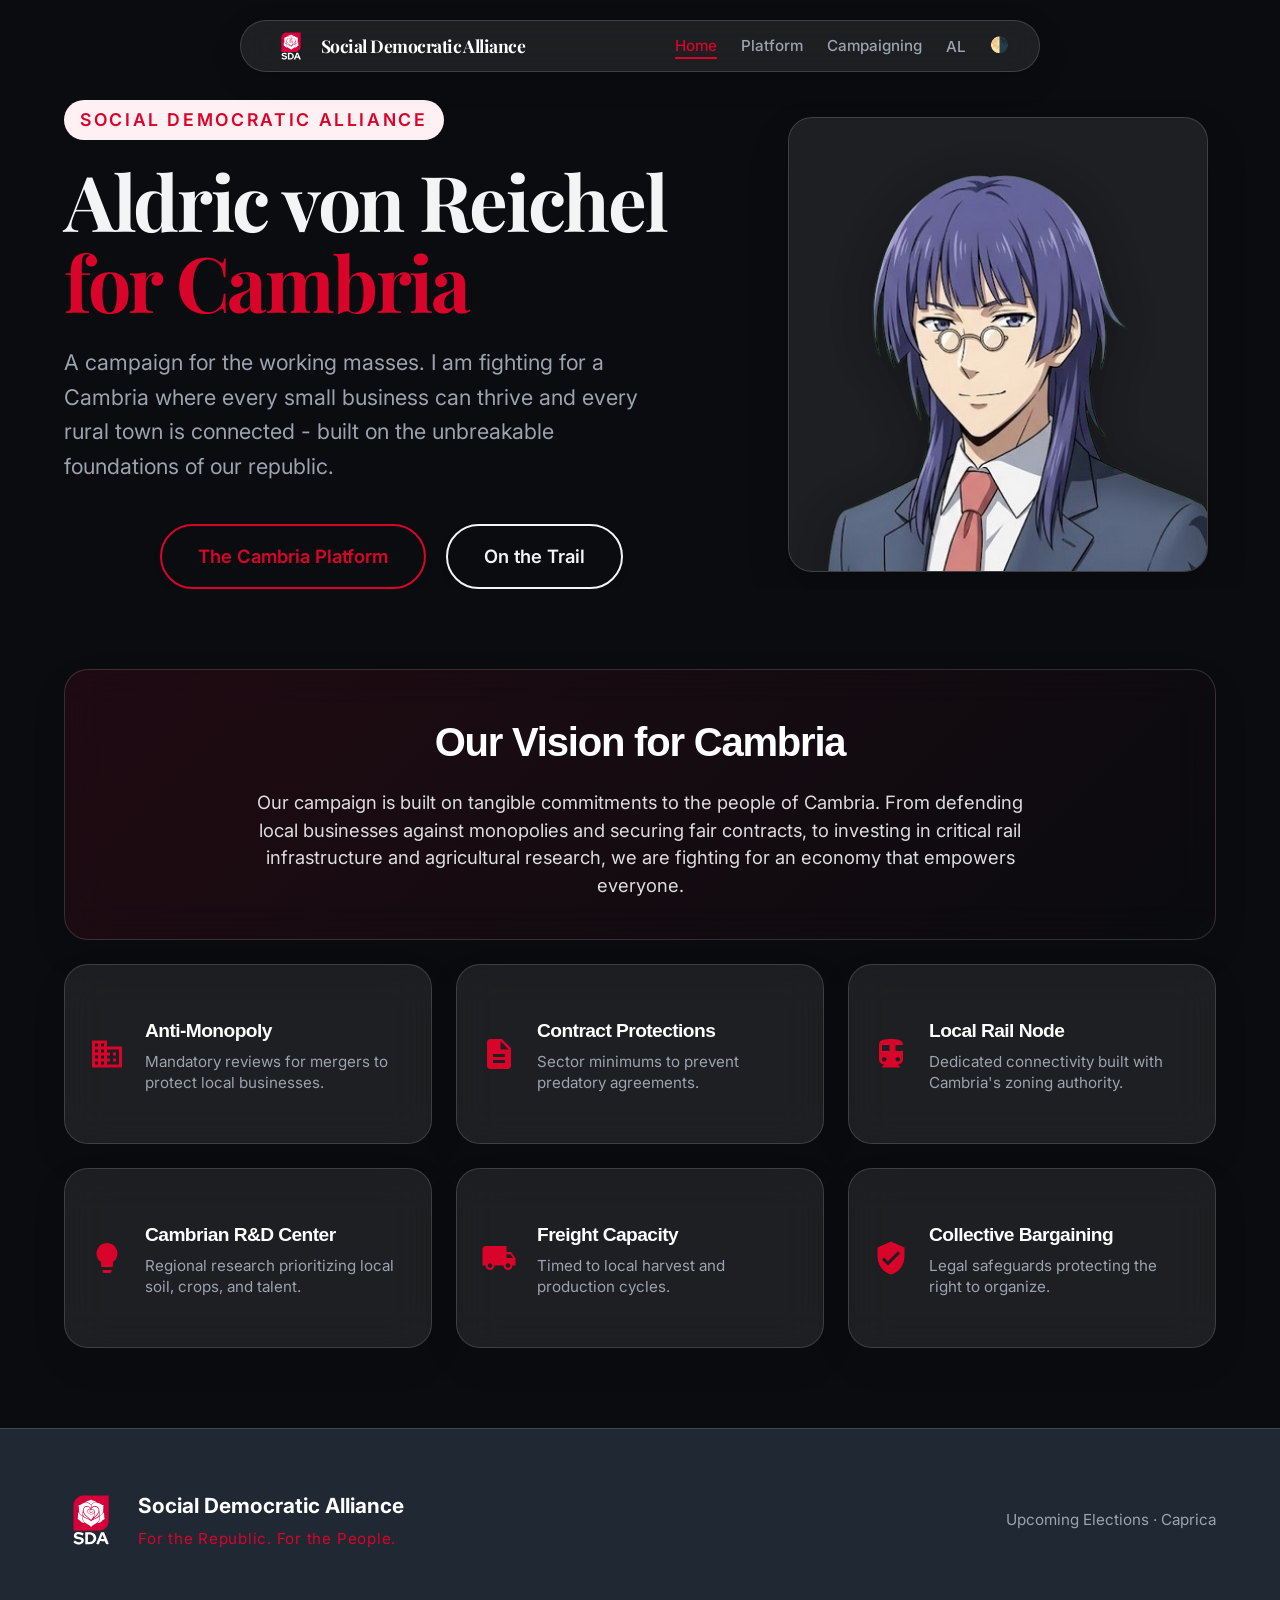
==== commit 4a1b974e: "Add multilingual translations, new story pages, and site-wide updates - Add translations for 6 ficti" ====
--- a/index.html
+++ b/index.html
@@ -30,16 +30,15 @@
 <body>
   <nav>
     <a href="index.html" class="nav-brand" style="text-decoration: none; color: inherit;">
-      <img class="nav-logo"
-        src="SDAlogo.svg"
-        alt="Social Democratic Alliance Logo" />
-      <span class="nav-name" data-i18n="nav-brand-name">Social Democratic Alliance</span>
+      <img class="nav-logo logo-light" src="SDAlogo.svg" alt="Social Democratic Alliance Logo" />
+      <img class="nav-logo logo-dark" src="SDAlogo-dark.svg" alt="Social Democratic Alliance Logo" />
+      <span class="nav-name" data-i18n="nav-name">Social Democratic Alliance</span>
       
     </a>
     <ul class="nav-links">
       <li><a href="index.html" class="active" data-i18n="nav-home">Home</a></li>
       <li><a href="platform.html" data-i18n="nav-platform">Platform</a></li>
-      <li><a href="events.html">Campaigning</a></li>
+      <li><a href="events.html" data-i18n="nav-campaigning">Campaigning</a></li>
       <li class="lang-switcher">
         <button class="lang-toggle" aria-label="Change Language">
           <span class="lang-current">AL</span>
@@ -59,69 +58,88 @@
   </nav>
   
   
-      <div class="marquee-container">
-    <div class="marquee-content">
-      <span data-i18n="marquee">FOR THE REPUBLIC. FOR THE PEOPLE. • FOR THE REPUBLIC. FOR THE PEOPLE. • FOR THE REPUBLIC. FOR THE PEOPLE. • FOR THE REPUBLIC. FOR THE PEOPLE. • FOR THE REPUBLIC. FOR THE PEOPLE. • FOR THE REPUBLIC. FOR THE PEOPLE. • FOR THE REPUBLIC. FOR THE PEOPLE. • FOR THE REPUBLIC. FOR THE PEOPLE. • FOR THE REPUBLIC. FOR THE PEOPLE. • FOR THE REPUBLIC. FOR THE PEOPLE. • FOR THE REPUBLIC. FOR THE PEOPLE. • FOR THE REPUBLIC. FOR THE PEOPLE. • FOR THE REPUBLIC. FOR THE PEOPLE. • FOR THE REPUBLIC. FOR THE PEOPLE. • FOR THE REPUBLIC. FOR THE PEOPLE. • FOR THE REPUBLIC. FOR THE PEOPLE. • FOR THE REPUBLIC. FOR THE PEOPLE. • FOR THE REPUBLIC. FOR THE PEOPLE. • FOR THE REPUBLIC. FOR THE PEOPLE. • FOR THE REPUBLIC. FOR THE PEOPLE. • FOR THE REPUBLIC. FOR THE PEOPLE. • FOR THE REPUBLIC. FOR THE PEOPLE. • FOR THE REPUBLIC. FOR THE PEOPLE. • FOR THE REPUBLIC. FOR THE PEOPLE. • FOR THE REPUBLIC. FOR THE PEOPLE. • FOR THE REPUBLIC. FOR THE PEOPLE. • FOR THE REPUBLIC. FOR THE PEOPLE. • FOR THE REPUBLIC. FOR THE PEOPLE. • FOR THE REPUBLIC. FOR THE PEOPLE. • FOR THE REPUBLIC. FOR THE PEOPLE. • </span>
-    </div>
-    <div class="marquee-content" aria-hidden="true">
-      <span data-i18n="marquee">FOR THE REPUBLIC. FOR THE PEOPLE. • FOR THE REPUBLIC. FOR THE PEOPLE. • FOR THE REPUBLIC. FOR THE PEOPLE. • FOR THE REPUBLIC. FOR THE PEOPLE. • FOR THE REPUBLIC. FOR THE PEOPLE. • FOR THE REPUBLIC. FOR THE PEOPLE. • FOR THE REPUBLIC. FOR THE PEOPLE. • FOR THE REPUBLIC. FOR THE PEOPLE. • FOR THE REPUBLIC. FOR THE PEOPLE. • FOR THE REPUBLIC. FOR THE PEOPLE. • FOR THE REPUBLIC. FOR THE PEOPLE. • FOR THE REPUBLIC. FOR THE PEOPLE. • FOR THE REPUBLIC. FOR THE PEOPLE. • FOR THE REPUBLIC. FOR THE PEOPLE. • FOR THE REPUBLIC. FOR THE PEOPLE. • FOR THE REPUBLIC. FOR THE PEOPLE. • FOR THE REPUBLIC. FOR THE PEOPLE. • FOR THE REPUBLIC. FOR THE PEOPLE. • FOR THE REPUBLIC. FOR THE PEOPLE. • FOR THE REPUBLIC. FOR THE PEOPLE. • FOR THE REPUBLIC. FOR THE PEOPLE. • FOR THE REPUBLIC. FOR THE PEOPLE. • FOR THE REPUBLIC. FOR THE PEOPLE. • FOR THE REPUBLIC. FOR THE PEOPLE. • FOR THE REPUBLIC. FOR THE PEOPLE. • FOR THE REPUBLIC. FOR THE PEOPLE. • FOR THE REPUBLIC. FOR THE PEOPLE. • FOR THE REPUBLIC. FOR THE PEOPLE. • FOR THE REPUBLIC. FOR THE PEOPLE. • FOR THE REPUBLIC. FOR THE PEOPLE. • </span>
-    </div>
-  </div>
-
-  <section class="page-section" id="home">
-    <div class="hero" style="display: flex; align-items: center; gap: 40px; text-align: left; padding: 60px 5%;">
-      <div class="hero-content" style="flex: 1;">
-        <div class="hero-eyebrow" data-i18n="hero-eyebrow-aldric">Social Democratic Alliance</div>
-        <h1 class="hero-title" style="font-size: 4.5rem; margin-bottom: 20px;" data-i18n="hero-title-aldric">Aldric von Reichel <br/>for <span>Chasmia</span></h1>
-        <p class="hero-subtitle" style="margin: 0 0 40px 0; max-width: 100%;" data-i18n="hero-subtitle-aldric">A campaign for the working masses. I am fighting for a Chasmia where every small business can thrive and every rural town is connected - built on the unbreakable foundations of our republic. Every stall, every stop.</p>
-        <div class="hero-buttons" style="justify-content: flex-start;">
-          <a href="platform.html" class="btn-primary" style="text-decoration: none; display: inline-block;" data-i18n="hero-btn-primary-aldric">Anti-Big Corp Platform</a>
-          <a href="events.html" class="btn-outline" style="text-decoration: none; display: inline-block;" data-i18n="hero-btn-outline-aldric">On the Trail</a>
+  <section class="page-section" id="home" style="margin-top: 100px;">
+    <div class="hero" style="display: flex; align-items: center; gap: 60px; text-align: left; padding: 0 5%; max-width: 1400px; margin: 0 auto; background: transparent; border: none; box-shadow: none; backdrop-filter: none;">
+      <div class="hero-content" style="flex: 1.2; z-index: 2;">
+        <div class="hero-eyebrow" data-i18n="idx-eyebrow" style="font-size: 1.1rem; color: var(--primary); letter-spacing: 0.15em; text-transform: uppercase; margin-bottom: 20px;">Social Democratic Alliance</div>
+        <h1 class="hero-title" data-i18n="idx-hero-title" style="font-size: clamp(3.5rem, 6vw, 6rem); line-height: 1.05; margin-bottom: 24px; ">Aldric von Reichel <br/><span style="color: var(--primary);">for Cambria</span></h1>
+        <p class="hero-subtitle" data-i18n="idx-hero-sub" style="font-size: 1.35rem; line-height: 1.6; color: var(--text-muted); margin-bottom: 40px; max-width: 600px;">A campaign for the working masses. I am fighting for a Cambria where every small business can thrive and every rural town is connected - built on the unbreakable foundations of our republic.</p>
+        <div class="hero-buttons" style="display: flex; gap: 20px; align-items: center;">
+          <a href="platform.html" class="btn-primary" data-i18n="idx-btn-plat" style="text-decoration: none; padding: 16px 36px; font-size: 1.15rem;">The Cambria Platform</a>
+          <a href="events.html" class="btn-outline" data-i18n="idx-btn-events" style="text-decoration: none; padding: 16px 36px; font-size: 1.15rem;">On the Trail</a>
         </div>
       </div>
-      <div class="hero-visual" style="flex: 1; display: flex; justify-content: center; position: relative;">
-        <div style="width: 100%; max-width: 380px; aspect-ratio: 1/1; background: var(--glass-bg); border: 1px solid var(--glass-border); border-radius: var(--radius-lg); backdrop-filter: blur(20px); display: flex; align-items: flex-end; justify-content: center; overflow: hidden; box-shadow: var(--shadow-hover);">
-            <img src="AldricvonReichelPortraitNoBG.png" alt="Aldric von Reichel" style="width: 100%; height: auto; object-fit: contain; margin-bottom: -10px;">
+      <div class="hero-visual" style="flex: 0.8; display: flex; justify-content: center; position: relative; z-index: 2;">
+        <div style="position: relative; width: 100%; max-width: 420px; background: var(--glass-bg); backdrop-filter: blur(20px); -webkit-backdrop-filter: blur(20px); border: 1px solid var(--glass-border); border-radius: var(--radius-xl); overflow: hidden; display: flex; align-items: flex-end; justify-content: center; padding-top: 40px; box-shadow: 0 20px 40px rgba(0,0,0,0.2);">
+            <img src="AldricvonReichelPortraitNoBG.png" alt="Aldric von Reichel" style="width: 100%; height: auto; position: relative; z-index: 2; display: block; filter: drop-shadow(0 10px 20px rgba(0,0,0,0.3)); margin-bottom: -5px;">
         </div>
       </div>
     </div>
   </section>
 
-<section class="crisis-banner">
+  <section class="bento-grid" style="position: relative; z-index: 5;">
+    <!-- Main Intro Card -->
+    <div class="bento-item bento-full" style="background: var(--bento-gradient); text-align: center; padding: 40px 20px;">
+      <h2 data-i18n="idx-vision-title" style="font-size: 2.5rem;  margin-bottom: 15px; font-family: 'Outfit', sans-serif;">Our Vision for Cambria</h2>
+      <p data-i18n="idx-vision-desc" style="opacity: 0.9; font-size: 1.15rem; max-width: 800px; margin: 0 auto; line-height: 1.5;">Our campaign is built on tangible commitments to the people of Cambria. From defending local businesses against monopolies and securing fair contracts, to investing in critical rail infrastructure and agricultural research, we are fighting for an economy that empowers everyone.</p>
+    </div>
+
+    <!-- 6 Campaign Promises (Compact Horizontal Layout) -->
+    <div class="bento-item bento-third" style="padding: 24px; display: flex; flex-direction: row; align-items: center; gap: 20px; justify-content: flex-start; min-height: 120px;">
+      <svg viewBox="0 0 24 24" width="36" height="36" fill="var(--primary)" style="flex-shrink: 0;"><path d="M12 7V3H2v18h20V7H12zM6 19H4v-2h2v2zm0-4H4v-2h2v2zm0-4H4V9h2v2zm0-4H4V5h2v2zm4 12H8v-2h2v2zm0-4H8v-2h2v2zm0-4H8V9h2v2zm0-4H8V5h2v2zm10 12h-8v-2h2v-2h-2v-2h2v-2h-2V9h8v10zm-2-8h-2v2h2v-2zm0 4h-2v2h2v-2z"/></svg>
       <div>
-        <div style="position:relative; z-index:2;"><h2 data-i18n="crisis-title-aldric">A Level Playing Field for Chasmia</h2>
-        <p style="margin-top:1rem" data-i18n="crisis-desc-aldric">For too long, big retail chains and logistics monopolies have undercut our small stalls and local producers. We believe in an economy that rewards those who build it. It's time for real anti-monopoly protection and infrastructure that connects us all.</p>
+        <h3 data-i18n="idx-b1-t" style="font-size: 1.2rem; margin-bottom: 4px; font-family: 'Outfit', sans-serif; ">Anti-Monopoly</h3>
+        <p data-i18n="idx-b1-d" style="color: var(--text-muted); font-size: 0.95rem; line-height: 1.4; margin: 0;">Mandatory reviews for mergers to protect local businesses.</p>
       </div>
-                  </div>
-      <div class="crisis-stats">
-        <div class="stat" style="display: flex; align-items: center; justify-content: center; padding: 10px;">
-          <div class="stat-number" style="font-size: 1.4rem; line-height: 1.3; text-align: center;" data-i18n="stat-label-1-aldric">Real Anti-Monopoly Protection</div>
-        </div>
-        <div class="stat" style="display: flex; align-items: center; justify-content: center; padding: 10px;">
-          <div class="stat-number" style="font-size: 1.4rem; line-height: 1.3; text-align: center;" data-i18n="stat-label-2-aldric">Tax Relief for Small Enterprises</div>
-        </div>
-        <div class="stat" style="display: flex; align-items: center; justify-content: center; padding: 10px;">
-          <div class="stat-number" style="font-size: 1.4rem; line-height: 1.3; text-align: center;" data-i18n="stat-label-3-aldric">High-Speed Rail for Rural Nodes</div>
-        </div>
-        <div class="stat" style="display: flex; align-items: center; justify-content: center; padding: 10px;">
-          <div class="stat-number" style="font-size: 1.4rem; line-height: 1.3; text-align: center;" data-i18n="stat-label-4-aldric">Empowering Local Producers</div>
-        </div>
+    </div>
+
+    <div class="bento-item bento-third" style="padding: 24px; display: flex; flex-direction: row; align-items: center; gap: 20px; justify-content: flex-start; min-height: 120px;">
+      <svg viewBox="0 0 24 24" width="36" height="36" fill="var(--primary)" style="flex-shrink: 0;"><path d="M14 2H6c-1.1 0-1.99.9-1.99 2L4 20c0 1.1.89 2 1.99 2H18c1.1 0 2-.9 2-2V8l-6-6zm2 16H8v-2h8v2zm0-4H8v-2h8v2zm-3-5V3.5L18.5 9H13z"/></svg>
+      <div>
+        <h3 data-i18n="idx-b2-t" style="font-size: 1.2rem; margin-bottom: 4px; font-family: 'Outfit', sans-serif; ">Contract Protections</h3>
+        <p data-i18n="idx-b2-d" style="color: var(--text-muted); font-size: 0.95rem; line-height: 1.4; margin: 0;">Sector minimums to prevent predatory agreements.</p>
       </div>
-    </section>
+    </div>
 
+    <div class="bento-item bento-third" style="padding: 24px; display: flex; flex-direction: row; align-items: center; gap: 20px; justify-content: flex-start; min-height: 120px;">
+      <svg viewBox="0 0 24 24" width="36" height="36" fill="var(--primary)" style="flex-shrink: 0;"><path d="M12 2c-4.42 0-8 .5-8 4v9.5C4 17.43 5.57 19 7.5 19L6 20.5v.5h12v-.5L16.5 19c1.93 0 3.5-1.57 3.5-3.5V6c0-3.5-3.58-4-8-4zM7.5 17c-.83 0-1.5-.67-1.5-1.5S6.67 14 7.5 14s1.5.67 1.5 1.5S8.33 17 7.5 17zm3.5-7H6V6h5v4zm4 0V6h5v4h-5zm1.5 7c-.83 0-1.5-.67-1.5-1.5s.67-1.5 1.5-1.5 1.5.67 1.5 1.5-.67 1.5-1.5 1.5z"/></svg>
+      <div>
+        <h3 data-i18n="idx-b3-t" style="font-size: 1.2rem; margin-bottom: 4px; font-family: 'Outfit', sans-serif; ">Local Rail Node</h3>
+        <p data-i18n="idx-b3-d" style="color: var(--text-muted); font-size: 0.95rem; line-height: 1.4; margin: 0;">Dedicated connectivity built with Cambria's zoning authority.</p>
+      </div>
+    </div>
 
-  
-  <section class="pillars" style="text-align: center; padding-bottom: 40px;">
-    <h2 class="section-title" data-i18n="pillars-title">A Progressive Vision for Caprica</h2>
-    <p style="font-size: 1.2rem; color: var(--text-muted); max-width: 700px; margin: 0 auto 40px;" data-i18n="pillars-desc">From fiercely defending our multi-ethnic Caprican identity to standing in international solidarity with the Columbian Union. Read our Constitution and core values.</p>
-    <a href="platform.html" class="btn-primary" data-i18n="pillars-btn" style="text-decoration: none; display: inline-block;">Read our Platform</a>
+    <div class="bento-item bento-third" style="padding: 24px; display: flex; flex-direction: row; align-items: center; gap: 20px; justify-content: flex-start; min-height: 120px;">
+      <svg viewBox="0 0 24 24" width="36" height="36" fill="var(--primary)" style="flex-shrink: 0;"><path d="M9 21c0 .55.45 1 1 1h4c.55 0 1-.45 1-1v-1H9v1zm3-19C8.14 2 5 5.14 5 9c0 2.38 1.19 4.47 3 5.74V17c0 .55.45 1 1 1h6c.55 0 1-.45 1-1v-2.26c1.81-1.27 3-3.36 3-5.74 0-3.86-3.14-7-7-7z"/></svg>
+      <div>
+        <h3 data-i18n="idx-b4-t" style="font-size: 1.2rem; margin-bottom: 4px; font-family: 'Outfit', sans-serif; ">Cambrian R&D Center</h3>
+        <p data-i18n="idx-b4-d" style="color: var(--text-muted); font-size: 0.95rem; line-height: 1.4; margin: 0;">Regional research prioritizing local soil, crops, and talent.</p>
+      </div>
+    </div>
+
+    <div class="bento-item bento-third" style="padding: 24px; display: flex; flex-direction: row; align-items: center; gap: 20px; justify-content: flex-start; min-height: 120px;">
+      <svg viewBox="0 0 24 24" width="36" height="36" fill="var(--primary)" style="flex-shrink: 0;"><path d="M20 8h-3V4H3c-1.1 0-2 .9-2 2v11h2c0 1.66 1.34 3 3 3s3-1.34 3-3h6c0 1.66 1.34 3 3 3s3-1.34 3-3h2v-5l-3-4zM6 18.5c-.83 0-1.5-.67-1.5-1.5s.67-1.5 1.5-1.5 1.5.67 1.5 1.5-.67 1.5-1.5 1.5zm13.5-9l1.96 2.5H17V9.5h2.5zm-1.5 9c-.83 0-1.5-.67-1.5-1.5s.67-1.5 1.5-1.5 1.5.67 1.5 1.5-.67 1.5-1.5 1.5z"/></svg>
+      <div>
+        <h3 data-i18n="idx-b5-t" style="font-size: 1.2rem; margin-bottom: 4px; font-family: 'Outfit', sans-serif; ">Freight Capacity</h3>
+        <p data-i18n="idx-b5-d" style="color: var(--text-muted); font-size: 0.95rem; line-height: 1.4; margin: 0;">Timed to local harvest and production cycles.</p>
+      </div>
+    </div>
+
+    <div class="bento-item bento-third" style="padding: 24px; display: flex; flex-direction: row; align-items: center; gap: 20px; justify-content: flex-start; min-height: 120px;">
+      <svg viewBox="0 0 24 24" width="36" height="36" fill="var(--primary)" style="flex-shrink: 0;"><path d="M12 1L3 5v6c0 5.55 3.84 10.74 9 12 5.16-1.26 9-6.45 9-12V5l-9-4zm-2 16l-4-4 1.41-1.41L10 14.17l6.59-6.59L18 9l-8 8z"/></svg>
+      <div>
+        <h3 data-i18n="idx-b6-t" style="font-size: 1.2rem; margin-bottom: 4px; font-family: 'Outfit', sans-serif; ">Collective Bargaining</h3>
+        <p data-i18n="idx-b6-d" style="color: var(--text-muted); font-size: 0.95rem; line-height: 1.4; margin: 0;">Legal safeguards protecting the right to organize.</p>
+      </div>
+    </div>
+
   </section>
 
   <footer>
+    <div class="footer-container">
       <div class="footer-brand">
-        <img
-          src="SDAlogo.svg"
-          alt="Social Democratic Alliance" />
+        <img class="logo-light" src="SDAlogo.svg" alt="Social Democratic Alliance" />
+        <img class="logo-dark" src="SDAlogo-dark.svg" alt="Social Democratic Alliance" />
         <div class="footer-brand-text">
           <div class="footer-name" data-i18n="footer-name">Social Democratic Alliance</div>
           <div class="footer-motto" data-i18n="footer-motto">For the Republic. For the People.</div>
@@ -131,8 +149,9 @@
         Upcoming Elections · Caprica<br />
         Social Democratic Alliance
       </div>
-    </footer>
-  <a href="#" class="floating-cta" data-i18n="floating-cta">Join the Alliance</a>
+    </div>
+  </footer>
+
 
   <script>
     function toggleTheme(e) {
--- a/style.css
+++ b/style.css
@@ -67,14 +67,14 @@
       width: 40px;
       height: 40px;
       object-fit: contain;
-      background-color: white;
-      border-radius: var(--radius-sm);
-      padding: 4px;
-      box-shadow: var(--shadow-sm);
-    }
+    }
+
+    /* Logo toggling based on theme */
+    .logo-dark { display: none !important; }
+    .dark-theme .logo-light { display: none !important; }
+    .dark-theme .logo-dark { display: inline-block !important; }
 
     .nav-name {
-      font-size: 1.25rem;
       font-weight: 700;
       color: var(--text-main);
       letter-spacing: -0.02em;
@@ -815,27 +815,33 @@
 
     /* FOOTER */
     footer {
+      border-top: 1px solid var(--glass-border);
+      padding: 60px 5%;
+      margin-top: 80px;
       background: var(--bg-surface);
-      border-top: 1px solid var(--border-color);
-      padding: 80px 5% 40px;
+    }
+
+    .footer-container {
+      max-width: 1200px;
+      margin: 0 auto;
+      display: flex;
+      justify-content: space-between;
+      align-items: center;
+      flex-wrap: wrap;
+      gap: 40px;
     }
 
     .footer-brand {
       display: flex;
       align-items: center;
-      gap: 16px;
-      margin-bottom: 48px;
-      justify-content: center;
+      gap: 20px;
+      margin: 0;
     }
 
     .footer-brand img {
-      width: 48px;
-      height: 48px;
+      width: 54px;
+      height: 54px;
       object-fit: contain;
-      background-color: white;
-      border-radius: var(--radius-sm);
-      padding: 4px;
-      box-shadow: var(--shadow-sm);
     }
 
     .footer-brand-text {
@@ -843,24 +849,31 @@
     }
 
     .footer-name {
-      font-size: 1.25rem;
+      font-size: 1.3rem;
       font-weight: 700;
-      color: var(--text-main);
+      color: var(--hero-text);
       margin-bottom: 4px;
     }
 
     .footer-motto {
-      font-size: 0.85rem;
+      font-size: 0.95rem;
+      color: var(--primary);
+      letter-spacing: 0.05em;
+    }
+
+    .footer-copy {
+      text-align: right;
+      font-size: 0.95rem;
       color: var(--text-muted);
-    }
-
-    .footer-copy {
-      text-align: center;
-      font-size: 0.85rem;
-      color: var(--text-muted);
-      border-top: 1px solid var(--border-color);
-      padding-top: 32px;
-      line-height: 1.8;
+      border: none;
+      padding: 0;
+      line-height: 1.6;
+    }
+
+    @media (max-width: 768px) {
+      .footer-container { flex-direction: column; text-align: center; justify-content: center; }
+      .footer-brand { flex-direction: column; }
+      .footer-brand-text, .footer-copy { text-align: center; }
     }
 
     /* RESPONSIVE */
@@ -1379,105 +1392,210 @@
       border-color: var(--primary);
     }
 
-/* ALDRIC CAMPAIGN OVERRIDES */
+/* CAMBRIA PREMIUM OVERRIDES */
 :root {
-  --primary: #E60045; /* Brighter, more vibrant red */
-  --primary-glow: rgba(230, 0, 69, 0.4);
-  --dark-charcoal: #121212;
-  --glass-bg: rgba(255, 255, 255, 0.1);
-  --glass-border: rgba(255, 255, 255, 0.2);
+  --primary: #D90429; /* Deep, rich crimson */
+  --primary-hover: #EF233C;
+  --primary-glow: rgba(217, 4, 41, 0.2);
+  --dark-obsidian: #0B0C10;
+  --bg-dark-surface: #1F2833;
+  --glass-bg: rgba(255, 255, 255, 0.7);
+  --glass-border: rgba(255, 255, 255, 0.8);
+  --radius-xl: 24px;
+  --hero-text: var(--text-main);
+  --bento-gradient: linear-gradient(135deg, rgba(217,4,41,0.05) 0%, rgba(255,255,255,0.5) 100%);
 }
 
 html.dark-theme {
-  --bg-body: var(--dark-charcoal);
-  --bg-surface: #1E1E1E;
+  --bg-body: var(--dark-obsidian);
+  --bg-surface: var(--bg-dark-surface);
   --text-main: #F3F4F6;
   --text-muted: #9CA3AF;
-  --border-color: #374151;
+  --border-color: rgba(255,255,255,0.08);
+  --glass-bg: rgba(255, 255, 255, 0.08);
+  --glass-border: rgba(255, 255, 255, 0.15);
+  --primary-glow: rgba(217, 4, 41, 0.4);
+  --hero-text: #ffffff;
+  --bento-gradient: linear-gradient(135deg, rgba(217,4,41,0.1) 0%, rgba(0,0,0,0) 100%);
+}
+
+/* Enhanced Typography */
+h1, h2, h3, .nav-name {
+  font-family: 'Outfit', 'Playfair Display', sans-serif;
+  letter-spacing: -0.03em;
+  color: var(--hero-text);
 }
 
 /* Enhanced Hero */
 .hero {
   position: relative;
   overflow: hidden;
-  border-radius: var(--radius-lg);
-  background: linear-gradient(135deg, rgba(230,0,69,0.05) 0%, rgba(0,0,0,0) 100%);
-  border: 1px solid var(--border-color);
-  box-shadow: var(--shadow-md);
+  border-radius: var(--radius-xl);
+  background: linear-gradient(135deg, rgba(217,4,41,0.08) 0%, rgba(0,0,0,0) 100%);
+  border: 1px solid var(--glass-border);
+  box-shadow: 0 20px 40px rgba(0,0,0,0.05);
   margin-top: 40px;
-  padding: 100px 5%;
-}
-
-.hero::before {
+  padding: 120px 5%;
+  backdrop-filter: blur(20px);
+  -webkit-backdrop-filter: blur(20px);
+  animation: fadeUp 1s cubic-bezier(0.16, 1, 0.3, 1) forwards;
+}
+
+
+
+@keyframes rotate {
+  100% { transform: rotate(360deg); }
+}
+
+@keyframes fadeUp {
+  0% { opacity: 0; transform: translateY(30px); }
+  100% { opacity: 1; transform: translateY(0); }
+}
+
+.hero-headline, .hero-title {
+  font-size: 5.5rem;
+  color: var(--text-main);
+  line-height: 1.1;
+  animation: fadeUp 1.2s cubic-bezier(0.16, 1, 0.3, 1) forwards;
+}
+
+/* Glassmorphism Cards & Bento Box */
+.pillar, .news-card {
+  background: var(--glass-bg);
+  backdrop-filter: blur(16px);
+  -webkit-backdrop-filter: blur(16px);
+  border: 1px solid var(--glass-border);
+  box-shadow: 0 8px 32px rgba(0, 0, 0, 0.05);
+  border-radius: var(--radius-xl);
+  transition: all 0.4s cubic-bezier(0.16, 1, 0.3, 1);
+  position: relative;
+  overflow: hidden;
+}
+
+html.dark-theme .pillar, html.dark-theme .news-card {
+  background: rgba(31, 40, 51, 0.4);
+  box-shadow: 0 8px 32px rgba(0, 0, 0, 0.4);
+}
+
+.pillar::before, .news-card::before {
   content: '';
   position: absolute;
-  top: -50%; left: -50%;
-  width: 200%; height: 200%;
-  background: radial-gradient(circle at center, var(--primary-glow) 0%, transparent 50%);
-  opacity: 0.1;
-  animation: rotate 20s linear infinite;
+  top: 0; left: 0;
+  right: 0; bottom: 0;
+  border-radius: inherit;
+  padding: 2px;
+  background: linear-gradient(135deg, rgba(255,255,255,0.4), rgba(255,255,255,0));
+  -webkit-mask: linear-gradient(#fff 0 0) content-box, linear-gradient(#fff 0 0);
+  -webkit-mask-composite: xor;
+  mask-composite: exclude;
+  pointer-events: none;
+  opacity: 0;
+  transition: opacity 0.4s ease;
+}
+
+.pillar:hover::before, .news-card:hover::before {
+  opacity: 1;
+}
+
+.pillar:hover, .news-card:hover {
+  transform: translateY(-10px) scale(1.02);
+  box-shadow: 0 20px 40px var(--primary-glow);
+}
+
+.btn-primary {
+  border-radius: 50px;
+  background: transparent;
+  color: var(--primary);
+  border: 2px solid var(--primary);
+  box-shadow: 0 4px 10px rgba(0,0,0,0.05);
+  position: relative;
+  overflow: hidden;
+  z-index: 1;
+}
+
+.btn-primary::before {
+  content: '';
+  position: absolute;
+  top: 0; left: 0; right: 0; bottom: 0;
+  background: var(--primary);
   z-index: -1;
-}
-
-@keyframes rotate {
-  100% { transform: rotate(360deg); }
-}
-
-.hero-headline, .hero-title {
-  font-size: 5rem;
-  background: linear-gradient(to right, var(--text-main), var(--primary));
+  transform: scaleX(0);
+  transform-origin: right;
+  transition: transform 0.4s cubic-bezier(0.16, 1, 0.3, 1);
+}
+
+.btn-primary:hover {
+  color: white;
+  border-color: var(--primary);
+  transform: translateY(-2px);
+  box-shadow: 0 8px 20px var(--primary-glow);
+  background: transparent;
+}
+
+.btn-primary:hover::before {
+  transform: scaleX(1);
+  transform-origin: left;
+}
+
+.btn-outline {
+  border-radius: 50px;
+  background: transparent;
+  color: var(--text-main);
+  border: 2px solid var(--text-main);
+  box-shadow: 0 4px 10px rgba(0,0,0,0.05);
+  position: relative;
+  overflow: hidden;
+  z-index: 1;
+}
+
+.btn-outline::before {
+  content: '';
+  position: absolute;
+  top: 0; left: 0; right: 0; bottom: 0;
+  background: var(--text-main);
+  z-index: -1;
+  transform: scaleX(0);
+  transform-origin: right;
+  transition: transform 0.4s cubic-bezier(0.16, 1, 0.3, 1);
+}
+
+.btn-outline:hover {
+  color: var(--bg-body);
+  border-color: var(--text-main);
+  transform: translateY(-2px);
+  box-shadow: 0 8px 20px rgba(0,0,0,0.1);
+  background: transparent;
+}
+
+.btn-outline:hover::before {
+  transform: scaleX(1);
+  transform-origin: left;
+}
+
+.crisis-banner {
+  background: linear-gradient(135deg, var(--dark-obsidian) 0%, var(--primary) 150%);
+  border-radius: var(--radius-xl);
+  margin: 60px 5%;
+  padding: 80px 8%;
+  box-shadow: 0 30px 60px rgba(0,0,0,0.3);
+  position: relative;
+  overflow: hidden;
+}
+
+.crisis-banner::after {
+  content: '';
+  position: absolute;
+  top: 0; right: 0; bottom: 0; left: 0;
+  background: url('data:image/svg+xml;utf8,<svg viewBox="0 0 200 200" xmlns="http://www.w3.org/2000/svg"><filter id="noiseFilter"><feTurbulence type="fractalNoise" baseFrequency="0.85" numOctaves="3" stitchTiles="stitch"/></filter><rect width="100%" height="100%" filter="url(%23noiseFilter)"/></svg>');
+  opacity: 0.05;
+  pointer-events: none;
+}
+
+.stat-number {
+  font-size: 3.5rem;
+  background: linear-gradient(to bottom, #ffffff, rgba(255,255,255,0.7));
   -webkit-background-clip: text;
   -webkit-text-fill-color: transparent;
-  line-height: 1.1;
-}
-
-/* Glassmorphism Cards */
-.pillar, .news-card {
-  background: rgba(255, 255, 255, 0.6);
-  backdrop-filter: blur(10px);
-  -webkit-backdrop-filter: blur(10px);
-  border: 1px solid rgba(255, 255, 255, 0.8);
-  box-shadow: 0 8px 32px rgba(0, 0, 0, 0.05);
-}
-
-html.dark-theme .pillar, html.dark-theme .news-card {
-  background: rgba(30, 30, 30, 0.6);
-  border: 1px solid rgba(255, 255, 255, 0.05);
-  box-shadow: 0 8px 32px rgba(0, 0, 0, 0.3);
-}
-
-.pillar:hover, .news-card:hover {
-  transform: translateY(-8px) scale(1.02);
-  box-shadow: 0 12px 40px var(--primary-glow);
-  border-color: var(--primary);
-}
-
-.btn-primary {
-  background: linear-gradient(135deg, var(--primary) 0%, #b0002f 100%);
-  box-shadow: 0 4px 15px var(--primary-glow);
-  position: relative;
-  overflow: hidden;
-}
-
-.btn-primary::after {
-  content: '';
-  position: absolute;
-  top: 0; left: -100%;
-  width: 50%; height: 100%;
-  background: linear-gradient(to right, transparent, rgba(255,255,255,0.3), transparent);
-  transform: skewX(-20deg);
-  transition: all 0.5s;
-}
-
-.btn-primary:hover::after {
-  left: 150%;
-}
-
-.crisis-banner {
-  background: linear-gradient(135deg, #121212 0%, var(--primary) 150%);
-  border-radius: var(--radius-lg);
-  margin: 40px 5%;
-  box-shadow: 0 20px 40px rgba(0,0,0,0.2);
 }
 
 .news-date {
@@ -1490,7 +1608,7 @@
 }
 
 html.dark-theme .news-date {
-  background: rgba(230,0,69,0.1);
+  background: rgba(217,4,41,0.1);
   color: var(--primary);
 }
 
@@ -1498,3 +1616,183 @@
   margin-bottom: 1.5rem;
 }
 
+/* --- CAMBRIA STRUCTURAL OVERRIDES --- */
+
+/* 1. Floating Pill Navigation */
+nav {
+  position: fixed !important;
+  top: 20px !important;
+  left: 50% !important;
+  transform: translateX(-50%) !important;
+  width: 90% !important;
+  max-width: 800px !important;
+  background: var(--glass-bg) !important;
+  backdrop-filter: blur(20px) !important;
+  -webkit-backdrop-filter: blur(20px) !important;
+  border: 1px solid var(--glass-border) !important;
+  border-radius: 50px !important;
+  padding: 10px 30px !important;
+  z-index: 2000 !important;
+  box-shadow: 0 10px 30px rgba(0,0,0,0.15) !important;
+  display: flex !important;
+  justify-content: space-between !important;
+  align-items: center !important;
+  transition: all 0.3s ease !important;
+}
+
+nav .nav-brand {
+  gap: 10px;
+}
+nav .nav-name {
+  font-size: 1.1rem;
+}
+nav .nav-logo {
+  height: 30px;
+}
+nav .nav-links {
+  gap: 1.5rem;
+}
+
+/* 1. Ambient Backgrounds */
+.ambient-bg {
+  position: fixed;
+  top: 0;
+  left: 0;
+  width: 100vw;
+  height: 100vh;
+  z-index: 0;
+  overflow: hidden;
+  pointer-events: none;
+}
+
+.ambient-orb {
+  position: absolute;
+  border-radius: 50%;
+  filter: blur(150px);
+  opacity: 0.02;
+  animation: floatOrb 25s infinite alternate cubic-bezier(0.4, 0, 0.2, 1);
+}
+
+.orb-1 { width: 300px; height: 300px; background: var(--primary); top: -5%; left: -5%; }
+.orb-2 { width: 250px; height: 250px; background: var(--primary-glow); bottom: -5%; right: -5%; animation-delay: -12s; opacity: 0.015; }
+.orb-3 { width: 200px; height: 200px; background: #800020; top: 40%; left: 60%; animation-duration: 30s; opacity: 0.01; }
+
+@keyframes floatOrb {
+  0% { transform: translate(0, 0) scale(1); }
+  100% { transform: translate(50px, 50px) scale(1.1); }
+}
+
+/* 3. Centered Immersive Hero */
+.hero-centered {
+  min-height: 90vh;
+  display: flex;
+  flex-direction: column;
+  justify-content: flex-end;
+  align-items: center;
+  text-align: center;
+  position: relative;
+  margin-top: 0;
+  padding: 150px 5% 0;
+  background: transparent;
+  border: none;
+  box-shadow: none;
+  backdrop-filter: none;
+  border-radius: 0;
+}
+
+.hero-centered-content {
+  position: absolute;
+  top: 25%;
+  z-index: 3;
+}
+
+.hero-centered .hero-title {
+  font-size: 8vw;
+  line-height: 1;
+  text-shadow: 0 10px 30px rgba(0,0,0,0.5);
+  margin-bottom: 20px;
+}
+
+.hero-centered .hero-subtitle {
+  font-size: 1.25rem;
+  max-width: 600px;
+  margin: 0 auto 30px;
+  text-shadow: 0 4px 10px rgba(0,0,0,0.3);
+}
+
+.hero-portrait-container {
+  width: 100%;
+  max-width: 600px;
+  position: relative;
+  z-index: 2;
+  display: flex;
+  justify-content: center;
+}
+
+.hero-portrait-container img {
+  width: 100%;
+  height: auto;
+  object-fit: contain;
+  filter: drop-shadow(0 -10px 40px rgba(217, 4, 41, 0.4));
+  mask-image: linear-gradient(to top, transparent 0%, black 15%);
+  -webkit-mask-image: linear-gradient(to top, transparent 0%, black 15%);
+}
+
+/* 4. Unified Bento Grid */
+.bento-grid {
+  display: grid;
+  grid-template-columns: repeat(6, 1fr);
+  grid-auto-rows: minmax(180px, auto);
+  gap: 24px;
+  max-width: 1400px;
+  margin: 80px auto 80px;
+  padding: 0 5%;
+  position: relative;
+  z-index: 5;
+}
+
+.bento-item {
+  background: var(--glass-bg);
+  backdrop-filter: blur(20px);
+  -webkit-backdrop-filter: blur(20px);
+  border: 1px solid var(--glass-border);
+  border-radius: var(--radius-xl);
+  padding: 40px;
+  box-shadow: 0 15px 35px rgba(0,0,0,0.1);
+  transition: transform 0.4s ease, box-shadow 0.4s ease;
+  display: flex;
+  flex-direction: column;
+  justify-content: center;
+}
+
+.bento-item:hover {
+  transform: translateY(-5px);
+  box-shadow: 0 25px 50px var(--primary-glow);
+}
+
+.bento-full {
+  grid-column: span 6;
+}
+
+.bento-half {
+  grid-column: span 3;
+}
+
+.bento-third {
+  grid-column: span 2;
+}
+
+@media (max-width: 900px) {
+  .bento-third { grid-column: span 3; } /* 2 per row */
+  .bento-half { grid-column: span 6; } /* 1 per row */
+  .hero { flex-direction: column !important; text-align: center !important; }
+  .hero-buttons { justify-content: center !important; }
+}
+
+@media (max-width: 600px) {
+  .bento-third { grid-column: span 6; } /* 1 per row */
+  .bento-half { grid-column: span 6; } /* 1 per row */
+  nav { padding: 10px 15px !important; width: 95% !important; }
+  nav .nav-name { display: none !important; }
+  .hero-title { font-size: 3rem !important; }
+}
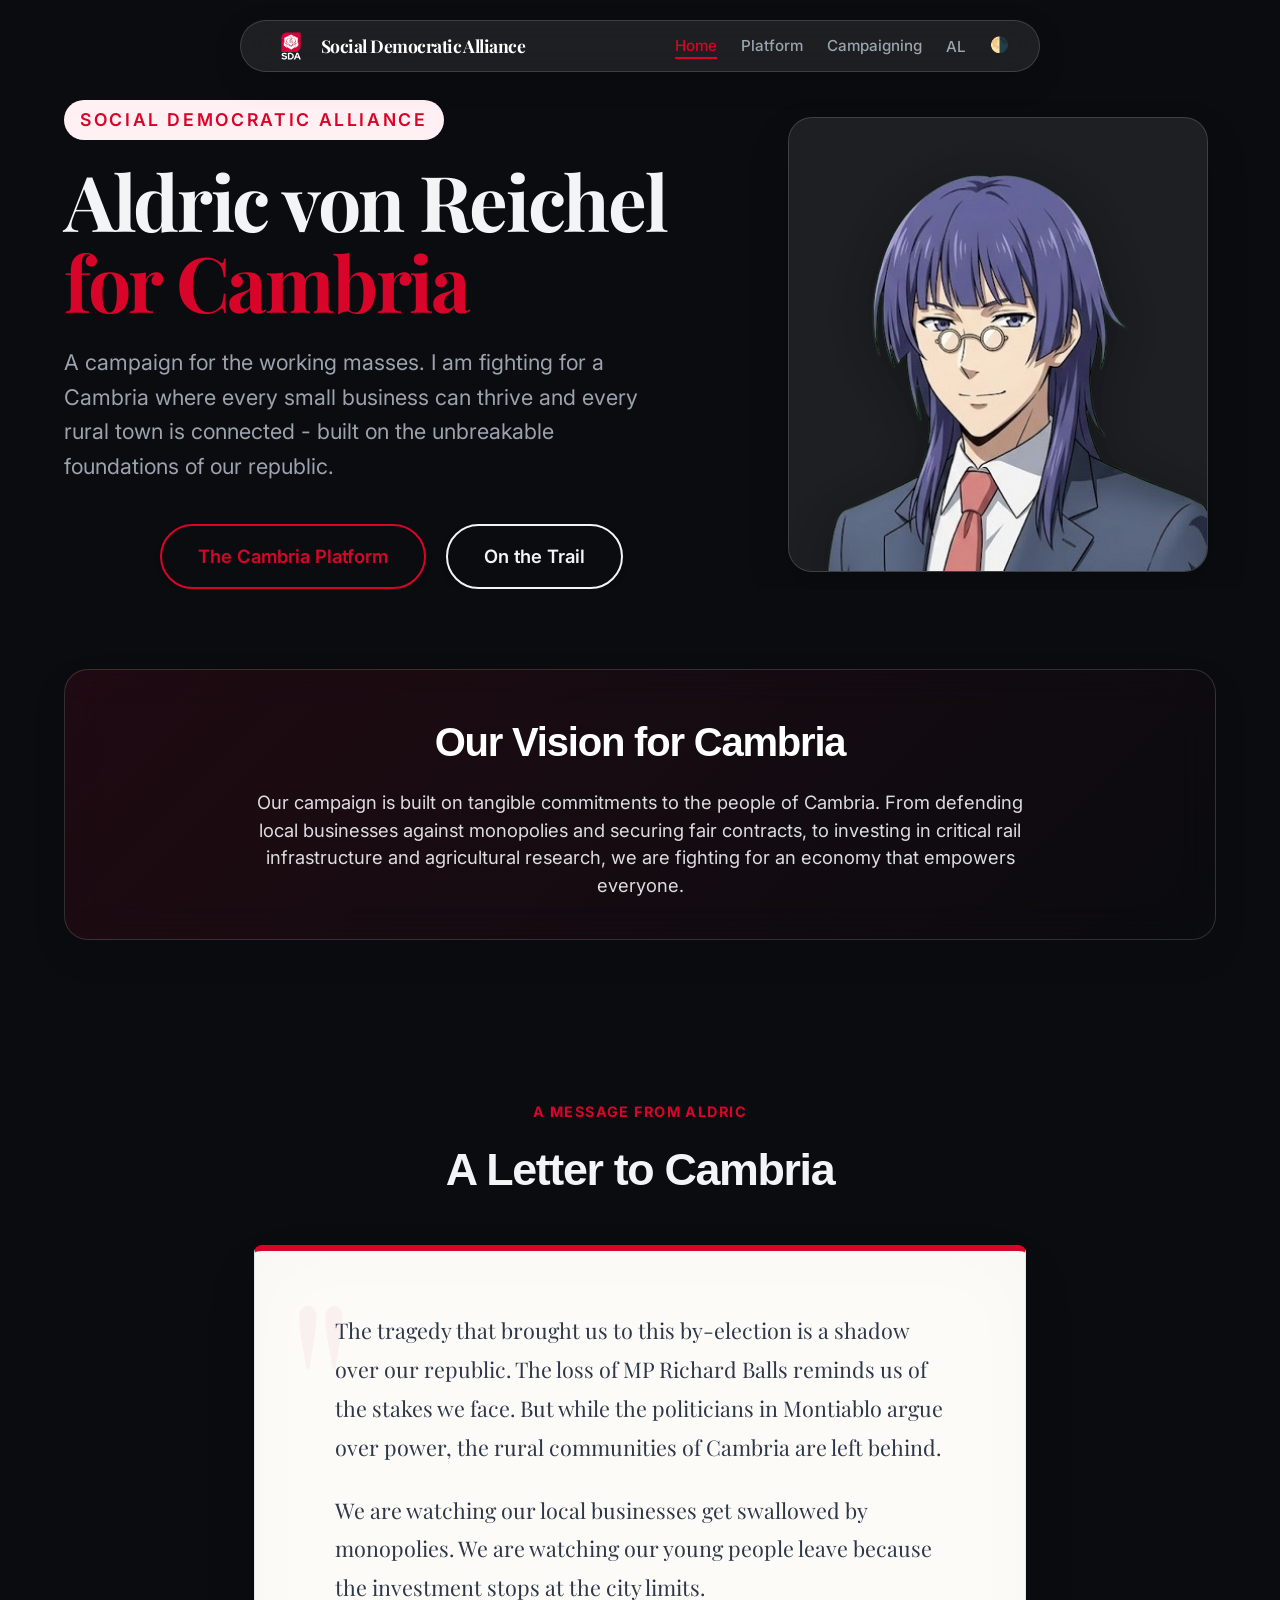
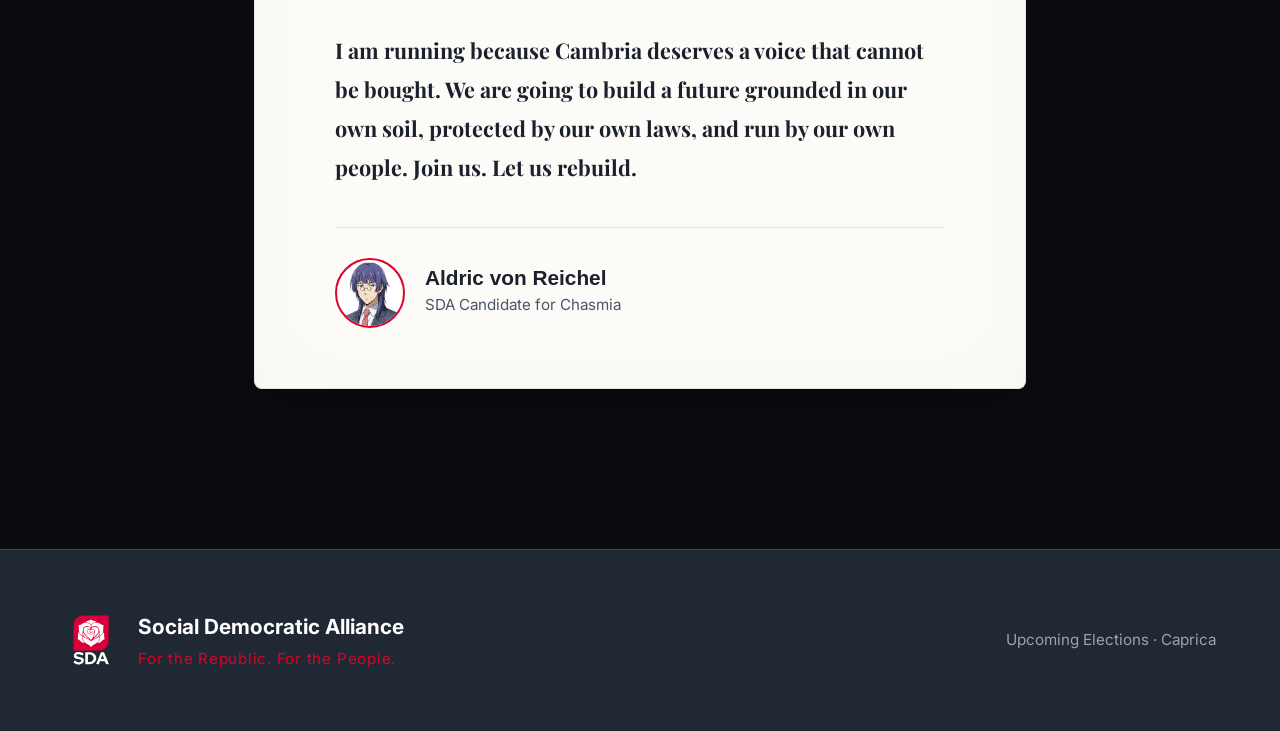
==== commit be6135d4: "gyuuuu" ====
--- a/index.html
+++ b/index.html
@@ -8,7 +8,7 @@
   <link
     href="https://fonts.googleapis.com/css2?family=Playfair+Display:wght@400;600;700;900&family=Inter:wght@300;400;500;600&display=swap"
     rel="stylesheet" />
-    <link rel="stylesheet" href="style.css">
+  <link rel="stylesheet" href="style.css">
 
   <script>
     const savedTheme = localStorage.getItem('theme');
@@ -20,20 +20,22 @@
   <link rel="icon" type="image/png" href="favicon.png">
   <meta property="og:title" content="Social Democratic Alliance">
   <meta property="og:description" content="For the Republic. For the People.">
-  <meta property="og:image" content="https://uumeet-zade.github.io/sdapage/link_preview.png">
+  <meta property="og:image" content="https://uumeet-zade.github.io/AldricForChasmia/link_preview.png">
+  <meta property="og:url" content="https://uumeet-zade.github.io/AldricForChasmia/">
   <meta property="og:type" content="website">
   <meta name="twitter:card" content="summary_large_image">
   <meta name="twitter:title" content="Social Democratic Alliance">
   <meta name="twitter:description" content="For the Republic. For the People.">
-  <meta name="twitter:image" content="https://uumeet-zade.github.io/sdapage/link_preview.png">
+  <meta name="twitter:image" content="https://uumeet-zade.github.io/AldricForChasmia/link_preview.png">
 </head>
+
 <body>
   <nav>
     <a href="index.html" class="nav-brand" style="text-decoration: none; color: inherit;">
       <img class="nav-logo logo-light" src="SDAlogo.svg" alt="Social Democratic Alliance Logo" />
       <img class="nav-logo logo-dark" src="SDAlogo-dark.svg" alt="Social Democratic Alliance Logo" />
       <span class="nav-name" data-i18n="nav-name">Social Democratic Alliance</span>
-      
+
     </a>
     <ul class="nav-links">
       <li><a href="index.html" class="active" data-i18n="nav-home">Home</a></li>
@@ -56,22 +58,35 @@
       <li><a href="#" class="theme-toggle" onclick="toggleTheme(event)" title="Toggle Night Mode">🌗</a></li>
     </ul>
   </nav>
-  
-  
+
+
   <section class="page-section" id="home" style="margin-top: 100px;">
-    <div class="hero" style="display: flex; align-items: center; gap: 60px; text-align: left; padding: 0 5%; max-width: 1400px; margin: 0 auto; background: transparent; border: none; box-shadow: none; backdrop-filter: none;">
+    <div class="hero"
+      style="display: flex; align-items: center; gap: 60px; text-align: left; padding: 0 5%; max-width: 1400px; margin: 0 auto; background: transparent; border: none; box-shadow: none; backdrop-filter: none;">
       <div class="hero-content" style="flex: 1.2; z-index: 2;">
-        <div class="hero-eyebrow" data-i18n="idx-eyebrow" style="font-size: 1.1rem; color: var(--primary); letter-spacing: 0.15em; text-transform: uppercase; margin-bottom: 20px;">Social Democratic Alliance</div>
-        <h1 class="hero-title" data-i18n="idx-hero-title" style="font-size: clamp(3.5rem, 6vw, 6rem); line-height: 1.05; margin-bottom: 24px; ">Aldric von Reichel <br/><span style="color: var(--primary);">for Cambria</span></h1>
-        <p class="hero-subtitle" data-i18n="idx-hero-sub" style="font-size: 1.35rem; line-height: 1.6; color: var(--text-muted); margin-bottom: 40px; max-width: 600px;">A campaign for the working masses. I am fighting for a Cambria where every small business can thrive and every rural town is connected - built on the unbreakable foundations of our republic.</p>
+        <div class="hero-eyebrow" data-i18n="idx-eyebrow"
+          style="font-size: 1.1rem; color: var(--primary); letter-spacing: 0.15em; text-transform: uppercase; margin-bottom: 20px;">
+          Social Democratic Alliance</div>
+        <h1 class="hero-title" data-i18n="idx-hero-title"
+          style="font-size: clamp(3.5rem, 6vw, 6rem); line-height: 1.05; margin-bottom: 24px; ">Aldric von Reichel
+          <br /><span style="color: var(--primary);">for Cambria</span></h1>
+        <p class="hero-subtitle" data-i18n="idx-hero-sub"
+          style="font-size: 1.35rem; line-height: 1.6; color: var(--text-muted); margin-bottom: 40px; max-width: 600px;">
+          A campaign for the working masses. I am fighting for a Cambria where every small business can thrive and every
+          rural town is connected - built on the unbreakable foundations of our republic.</p>
         <div class="hero-buttons" style="display: flex; gap: 20px; align-items: center;">
-          <a href="platform.html" class="btn-primary" data-i18n="idx-btn-plat" style="text-decoration: none; padding: 16px 36px; font-size: 1.15rem;">The Cambria Platform</a>
-          <a href="events.html" class="btn-outline" data-i18n="idx-btn-events" style="text-decoration: none; padding: 16px 36px; font-size: 1.15rem;">On the Trail</a>
+          <a href="platform.html" class="btn-primary" data-i18n="idx-btn-plat"
+            style="text-decoration: none; padding: 16px 36px; font-size: 1.15rem;">The Cambria Platform</a>
+          <a href="events.html" class="btn-outline" data-i18n="idx-btn-events"
+            style="text-decoration: none; padding: 16px 36px; font-size: 1.15rem;">On the Trail</a>
         </div>
       </div>
-      <div class="hero-visual" style="flex: 0.8; display: flex; justify-content: center; position: relative; z-index: 2;">
-        <div style="position: relative; width: 100%; max-width: 420px; background: var(--glass-bg); backdrop-filter: blur(20px); -webkit-backdrop-filter: blur(20px); border: 1px solid var(--glass-border); border-radius: var(--radius-xl); overflow: hidden; display: flex; align-items: flex-end; justify-content: center; padding-top: 40px; box-shadow: 0 20px 40px rgba(0,0,0,0.2);">
-            <img src="AldricvonReichelPortraitNoBG.png" alt="Aldric von Reichel" style="width: 100%; height: auto; position: relative; z-index: 2; display: block; filter: drop-shadow(0 10px 20px rgba(0,0,0,0.3)); margin-bottom: -5px;">
+      <div class="hero-visual"
+        style="flex: 0.8; display: flex; justify-content: center; position: relative; z-index: 2;">
+        <div
+          style="position: relative; width: 100%; max-width: 420px; background: var(--glass-bg); backdrop-filter: blur(20px); -webkit-backdrop-filter: blur(20px); border: 1px solid var(--glass-border); border-radius: var(--radius-xl); overflow: hidden; display: flex; align-items: flex-end; justify-content: center; padding-top: 40px; box-shadow: 0 20px 40px rgba(0,0,0,0.2);">
+          <img src="AldricvonReichelPortraitNoBG.png" alt="Aldric von Reichel"
+            style="width: 100%; height: auto; position: relative; z-index: 2; display: block; filter: drop-shadow(0 10px 20px rgba(0,0,0,0.3)); margin-bottom: -5px;">
         </div>
       </div>
     </div>
@@ -79,61 +94,50 @@
 
   <section class="bento-grid" style="position: relative; z-index: 5;">
     <!-- Main Intro Card -->
-    <div class="bento-item bento-full" style="background: var(--bento-gradient); text-align: center; padding: 40px 20px;">
-      <h2 data-i18n="idx-vision-title" style="font-size: 2.5rem;  margin-bottom: 15px; font-family: 'Outfit', sans-serif;">Our Vision for Cambria</h2>
-      <p data-i18n="idx-vision-desc" style="opacity: 0.9; font-size: 1.15rem; max-width: 800px; margin: 0 auto; line-height: 1.5;">Our campaign is built on tangible commitments to the people of Cambria. From defending local businesses against monopolies and securing fair contracts, to investing in critical rail infrastructure and agricultural research, we are fighting for an economy that empowers everyone.</p>
-    </div>
-
-    <!-- 6 Campaign Promises (Compact Horizontal Layout) -->
-    <div class="bento-item bento-third" style="padding: 24px; display: flex; flex-direction: row; align-items: center; gap: 20px; justify-content: flex-start; min-height: 120px;">
-      <svg viewBox="0 0 24 24" width="36" height="36" fill="var(--primary)" style="flex-shrink: 0;"><path d="M12 7V3H2v18h20V7H12zM6 19H4v-2h2v2zm0-4H4v-2h2v2zm0-4H4V9h2v2zm0-4H4V5h2v2zm4 12H8v-2h2v2zm0-4H8v-2h2v2zm0-4H8V9h2v2zm0-4H8V5h2v2zm10 12h-8v-2h2v-2h-2v-2h2v-2h-2V9h8v10zm-2-8h-2v2h2v-2zm0 4h-2v2h2v-2z"/></svg>
-      <div>
-        <h3 data-i18n="idx-b1-t" style="font-size: 1.2rem; margin-bottom: 4px; font-family: 'Outfit', sans-serif; ">Anti-Monopoly</h3>
-        <p data-i18n="idx-b1-d" style="color: var(--text-muted); font-size: 0.95rem; line-height: 1.4; margin: 0;">Mandatory reviews for mergers to protect local businesses.</p>
-      </div>
-    </div>
-
-    <div class="bento-item bento-third" style="padding: 24px; display: flex; flex-direction: row; align-items: center; gap: 20px; justify-content: flex-start; min-height: 120px;">
-      <svg viewBox="0 0 24 24" width="36" height="36" fill="var(--primary)" style="flex-shrink: 0;"><path d="M14 2H6c-1.1 0-1.99.9-1.99 2L4 20c0 1.1.89 2 1.99 2H18c1.1 0 2-.9 2-2V8l-6-6zm2 16H8v-2h8v2zm0-4H8v-2h8v2zm-3-5V3.5L18.5 9H13z"/></svg>
-      <div>
-        <h3 data-i18n="idx-b2-t" style="font-size: 1.2rem; margin-bottom: 4px; font-family: 'Outfit', sans-serif; ">Contract Protections</h3>
-        <p data-i18n="idx-b2-d" style="color: var(--text-muted); font-size: 0.95rem; line-height: 1.4; margin: 0;">Sector minimums to prevent predatory agreements.</p>
-      </div>
-    </div>
-
-    <div class="bento-item bento-third" style="padding: 24px; display: flex; flex-direction: row; align-items: center; gap: 20px; justify-content: flex-start; min-height: 120px;">
-      <svg viewBox="0 0 24 24" width="36" height="36" fill="var(--primary)" style="flex-shrink: 0;"><path d="M12 2c-4.42 0-8 .5-8 4v9.5C4 17.43 5.57 19 7.5 19L6 20.5v.5h12v-.5L16.5 19c1.93 0 3.5-1.57 3.5-3.5V6c0-3.5-3.58-4-8-4zM7.5 17c-.83 0-1.5-.67-1.5-1.5S6.67 14 7.5 14s1.5.67 1.5 1.5S8.33 17 7.5 17zm3.5-7H6V6h5v4zm4 0V6h5v4h-5zm1.5 7c-.83 0-1.5-.67-1.5-1.5s.67-1.5 1.5-1.5 1.5.67 1.5 1.5-.67 1.5-1.5 1.5z"/></svg>
-      <div>
-        <h3 data-i18n="idx-b3-t" style="font-size: 1.2rem; margin-bottom: 4px; font-family: 'Outfit', sans-serif; ">Local Rail Node</h3>
-        <p data-i18n="idx-b3-d" style="color: var(--text-muted); font-size: 0.95rem; line-height: 1.4; margin: 0;">Dedicated connectivity built with Cambria's zoning authority.</p>
-      </div>
-    </div>
-
-    <div class="bento-item bento-third" style="padding: 24px; display: flex; flex-direction: row; align-items: center; gap: 20px; justify-content: flex-start; min-height: 120px;">
-      <svg viewBox="0 0 24 24" width="36" height="36" fill="var(--primary)" style="flex-shrink: 0;"><path d="M9 21c0 .55.45 1 1 1h4c.55 0 1-.45 1-1v-1H9v1zm3-19C8.14 2 5 5.14 5 9c0 2.38 1.19 4.47 3 5.74V17c0 .55.45 1 1 1h6c.55 0 1-.45 1-1v-2.26c1.81-1.27 3-3.36 3-5.74 0-3.86-3.14-7-7-7z"/></svg>
-      <div>
-        <h3 data-i18n="idx-b4-t" style="font-size: 1.2rem; margin-bottom: 4px; font-family: 'Outfit', sans-serif; ">Cambrian R&D Center</h3>
-        <p data-i18n="idx-b4-d" style="color: var(--text-muted); font-size: 0.95rem; line-height: 1.4; margin: 0;">Regional research prioritizing local soil, crops, and talent.</p>
-      </div>
-    </div>
-
-    <div class="bento-item bento-third" style="padding: 24px; display: flex; flex-direction: row; align-items: center; gap: 20px; justify-content: flex-start; min-height: 120px;">
-      <svg viewBox="0 0 24 24" width="36" height="36" fill="var(--primary)" style="flex-shrink: 0;"><path d="M20 8h-3V4H3c-1.1 0-2 .9-2 2v11h2c0 1.66 1.34 3 3 3s3-1.34 3-3h6c0 1.66 1.34 3 3 3s3-1.34 3-3h2v-5l-3-4zM6 18.5c-.83 0-1.5-.67-1.5-1.5s.67-1.5 1.5-1.5 1.5.67 1.5 1.5-.67 1.5-1.5 1.5zm13.5-9l1.96 2.5H17V9.5h2.5zm-1.5 9c-.83 0-1.5-.67-1.5-1.5s.67-1.5 1.5-1.5 1.5.67 1.5 1.5-.67 1.5-1.5 1.5z"/></svg>
-      <div>
-        <h3 data-i18n="idx-b5-t" style="font-size: 1.2rem; margin-bottom: 4px; font-family: 'Outfit', sans-serif; ">Freight Capacity</h3>
-        <p data-i18n="idx-b5-d" style="color: var(--text-muted); font-size: 0.95rem; line-height: 1.4; margin: 0;">Timed to local harvest and production cycles.</p>
-      </div>
-    </div>
-
-    <div class="bento-item bento-third" style="padding: 24px; display: flex; flex-direction: row; align-items: center; gap: 20px; justify-content: flex-start; min-height: 120px;">
-      <svg viewBox="0 0 24 24" width="36" height="36" fill="var(--primary)" style="flex-shrink: 0;"><path d="M12 1L3 5v6c0 5.55 3.84 10.74 9 12 5.16-1.26 9-6.45 9-12V5l-9-4zm-2 16l-4-4 1.41-1.41L10 14.17l6.59-6.59L18 9l-8 8z"/></svg>
-      <div>
-        <h3 data-i18n="idx-b6-t" style="font-size: 1.2rem; margin-bottom: 4px; font-family: 'Outfit', sans-serif; ">Collective Bargaining</h3>
-        <p data-i18n="idx-b6-d" style="color: var(--text-muted); font-size: 0.95rem; line-height: 1.4; margin: 0;">Legal safeguards protecting the right to organize.</p>
-      </div>
+    <div class="bento-item bento-full"
+      style="background: var(--bento-gradient); text-align: center; padding: 40px 20px;">
+      <h2 data-i18n="idx-vision-title"
+        style="font-size: 2.5rem;  margin-bottom: 15px; font-family: 'Outfit', sans-serif;">Our Vision for Cambria</h2>
+      <p data-i18n="idx-vision-desc"
+        style="opacity: 0.9; font-size: 1.15rem; max-width: 800px; margin: 0 auto; line-height: 1.5;">Our campaign is
+        built on tangible commitments to the people of Cambria. From defending local businesses against monopolies and
+        securing fair contracts, to investing in critical rail infrastructure and agricultural research, we are fighting
+        for an economy that empowers everyone.</p>
     </div>
 
   </section>
+
+  <section class="letter-section" style="position: relative; z-index: 5; padding: 80px 5%; max-width: 900px; margin: 0 auto;">
+    <div style="text-align: center; margin-bottom: 40px;">
+      <span style="color: var(--primary); font-weight: 700; text-transform: uppercase; letter-spacing: 0.1em; font-size: 0.9rem; display: block; margin-bottom: 10px;" data-i18n="idx-letter-eyebrow">A Message from Aldric</span>
+      <h2 data-i18n="idx-letter-title" style="font-family: 'Outfit', sans-serif; font-size: 2.8rem; margin: 0; color: var(--text-main);">A Letter to Cambria</h2>
+    </div>
+
+    <div class="letter-card" style="background: #fcfbf8; border-radius: 8px; padding: 60px 80px; box-shadow: 0 25px 50px -12px rgba(0, 0, 0, 0.25), inset 0 0 80px rgba(0,0,0,0.02); border: 1px solid #e5e5e5; position: relative; overflow: hidden; border-top: 6px solid var(--primary);">
+      
+      <!-- Subtle quotation mark watermark -->
+      <div style="position: absolute; top: 10px; left: 30px; opacity: 0.04; font-family: 'Playfair Display', serif; font-size: 15rem; line-height: 1; color: var(--primary); user-select: none;">
+        "
+      </div>
+
+      <div style="position: relative; z-index: 2; font-family: 'Playfair Display', serif; font-size: 1.35rem; color: #2d3748; line-height: 1.8;">
+        <p data-i18n="idx-letter-p1" style="margin-bottom: 24px;">The tragedy that brought us to this by-election is a shadow over our republic. The loss of MP Richard Balls reminds us of the stakes we face. But while the politicians in Montiablo argue over power, the rural communities of Cambria are left behind.</p>
+        
+        <p data-i18n="idx-letter-p2" style="margin-bottom: 24px;">We are watching our local businesses get swallowed by monopolies. We are watching our young people leave because the investment stops at the city limits.</p>
+        
+        <p data-i18n="idx-letter-p3" style="margin-bottom: 40px; font-weight: 700; color: #1a202c;">I am running because Cambria deserves a voice that cannot be bought. We are going to build a future grounded in our own soil, protected by our own laws, and run by our own people. Join us. Let us rebuild.</p>
+        
+        <div style="margin-top: 40px; border-top: 1px solid rgba(0,0,0,0.1); padding-top: 30px; display: flex; align-items: center; gap: 20px;">
+          <img src="AldricvonReichelPortraitNoBG.png" alt="Aldric von Reichel" style="width: 70px; height: 70px; border-radius: 50%; object-fit: cover; border: 2px solid var(--primary); background: #fff;">
+          <div>
+            <div style="font-family: 'Outfit', sans-serif; font-weight: 700; font-size: 1.3rem; color: #1a202c; line-height: 1.2;">Aldric von Reichel</div>
+            <div style="font-size: 0.95rem; color: #4a5568; font-family: 'Inter', sans-serif;">SDA Candidate for Chasmia</div>
+          </div>
+        </div>
+      </div>
+    </div>
+  </section>
+
 
   <footer>
     <div class="footer-container">
@@ -167,4 +171,5 @@
     }
   </script>
 </body>
-</html>
+
+</html>
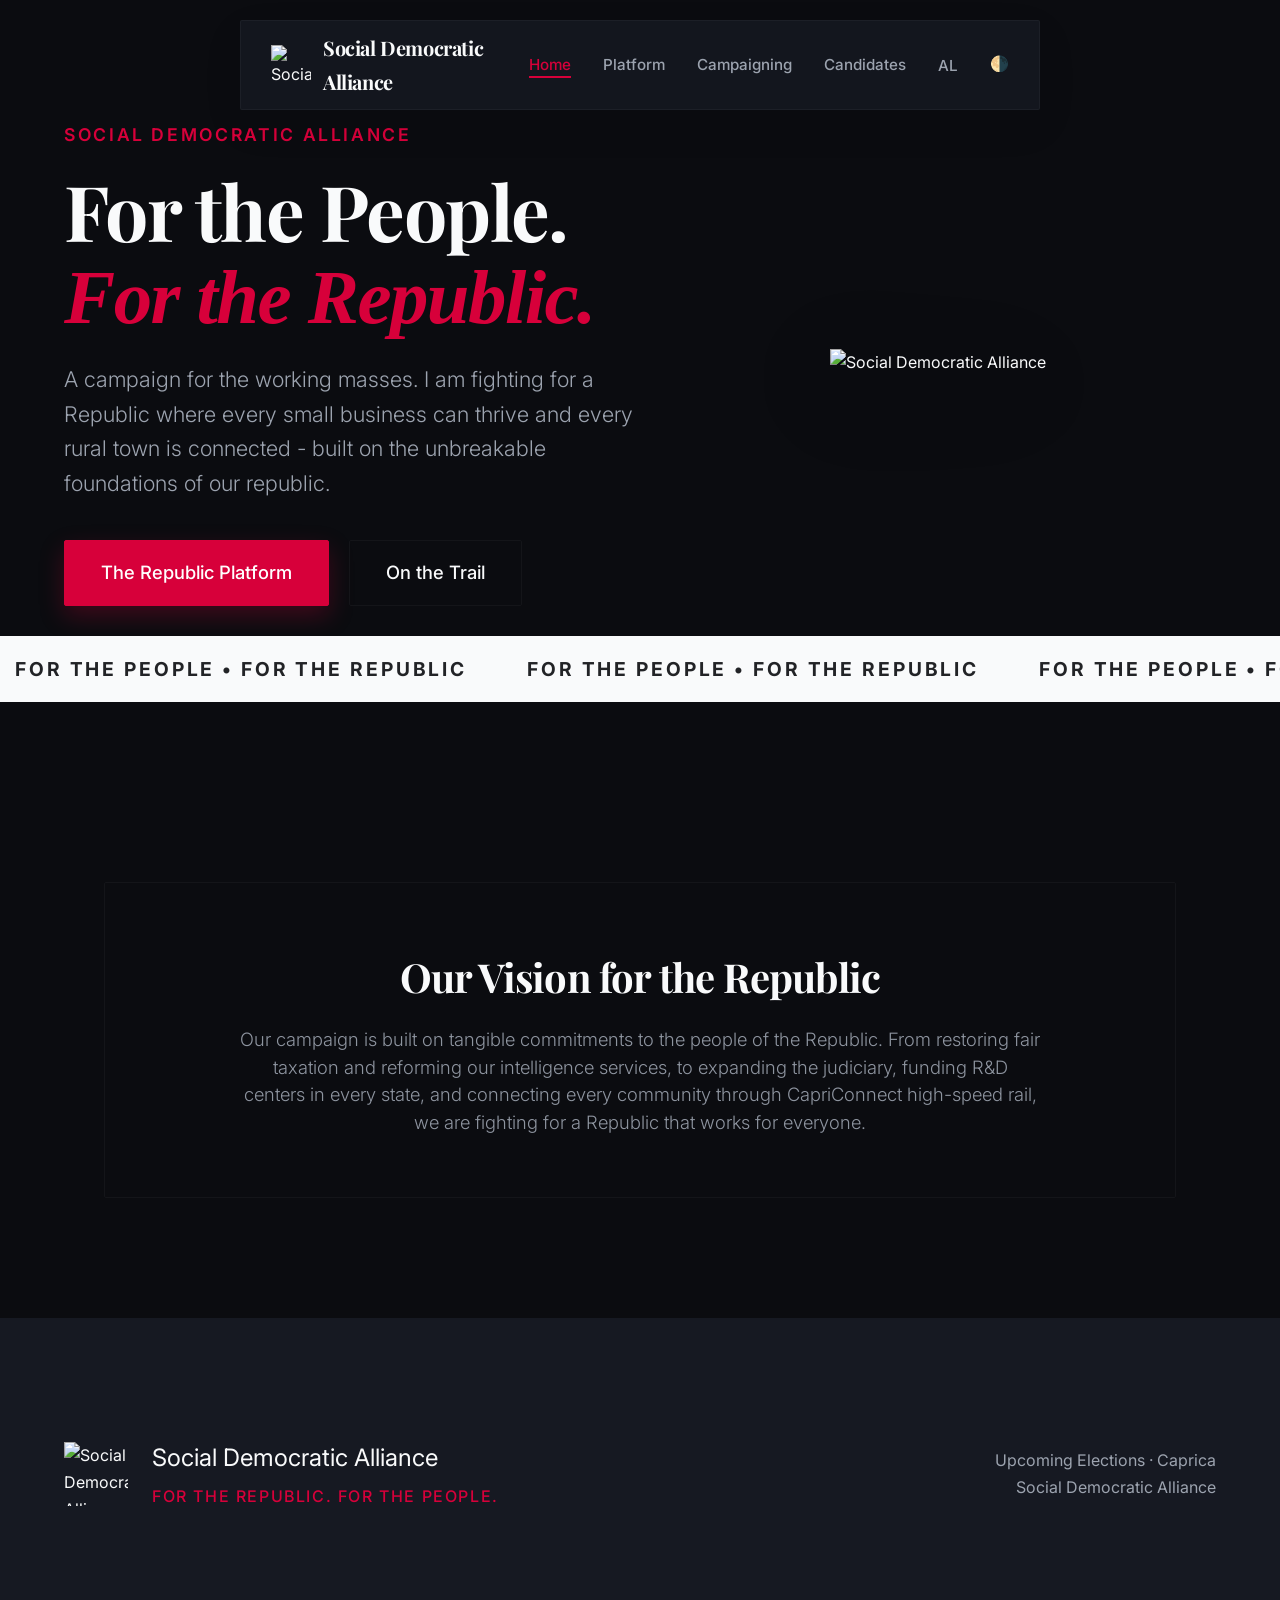
==== commit 85920fc6: "fix: correct German/French/Spanish/Danish diacritics and fix marquee infinite loop animation with i1" ====
--- a/index.html
+++ b/index.html
@@ -1,163 +1,123 @@
 <!DOCTYPE html>
+
 <html lang="en">
-
 <head>
-  <meta charset="UTF-8" />
-  <meta name="viewport" content="width=device-width, initial-scale=1.0" />
-  <title>Social Democratic Alliance - For the Republic</title>
-  <link
-    href="https://fonts.googleapis.com/css2?family=Playfair+Display:wght@400;600;700;900&family=Inter:wght@300;400;500;600&display=swap"
-    rel="stylesheet" />
-  <link rel="stylesheet" href="style.css">
-
-  <script>
+<meta charset="utf-8"/>
+<meta content="width=device-width, initial-scale=1.0" name="viewport"/>
+<title>Social Democratic Alliance - For the Republic</title>
+<link href="https://fonts.googleapis.com/css2?family=Playfair+Display:wght@400;600;700;900&amp;family=Inter:wght@300;400;500;600&amp;display=swap" rel="stylesheet"/>
+<link href="assets/css/style.css?v=7.1" rel="stylesheet"/>
+<script>
     const savedTheme = localStorage.getItem('theme');
     if (savedTheme !== 'light') {
       document.documentElement.classList.add('dark-theme');
     }
   </script>
-  <script src="translations.js?v=1.2" defer></script>
-  <link rel="icon" type="image/png" href="favicon.png">
-  <meta property="og:title" content="Social Democratic Alliance">
-  <meta property="og:description" content="For the Republic. For the People.">
-  <meta property="og:image" content="https://uumeet-zade.github.io/AldricForChasmia/link_preview.png">
-  <meta property="og:url" content="https://uumeet-zade.github.io/AldricForChasmia/">
-  <meta property="og:type" content="website">
-  <meta name="twitter:card" content="summary_large_image">
-  <meta name="twitter:title" content="Social Democratic Alliance">
-  <meta name="twitter:description" content="For the Republic. For the People.">
-  <meta name="twitter:image" content="https://uumeet-zade.github.io/AldricForChasmia/link_preview.png">
+<script defer="" src="assets/js/translations.js?v=2.0"></script>
+<link href="assets/images/favicon.png" rel="icon" type="image/png"/>
+<meta content="Social Democratic Alliance" property="og:title"/>
+<meta content="For the Republic. For the People." property="og:description"/>
+<meta content="https://uumeet-zade.github.io/sdapage/assets/images/link_preview.png" property="og:image"/>
+<meta content="website" property="og:type"/>
+<meta content="summary_large_image" name="twitter:card"/>
+<meta content="Social Democratic Alliance" name="twitter:title"/>
+<meta content="For the Republic. For the People." name="twitter:description"/>
+<meta content="https://uumeet-zade.github.io/sdapage/assets/images/link_preview.png" name="twitter:image"/>
 </head>
-
 <body>
-  <nav>
-    <a href="index.html" class="nav-brand" style="text-decoration: none; color: inherit;">
-      <img class="nav-logo logo-light" src="SDAlogo.svg" alt="Social Democratic Alliance Logo" />
-      <img class="nav-logo logo-dark" src="SDAlogo-dark.svg" alt="Social Democratic Alliance Logo" />
-      <span class="nav-name" data-i18n="nav-name">Social Democratic Alliance</span>
-
-    </a>
-    <ul class="nav-links">
-      <li><a href="index.html" class="active" data-i18n="nav-home">Home</a></li>
-      <li><a href="platform.html" data-i18n="nav-platform">Platform</a></li>
-      <li><a href="events.html" data-i18n="nav-campaigning">Campaigning</a></li>
-      <li class="lang-switcher">
-        <button class="lang-toggle" aria-label="Change Language">
-          <span class="lang-current">AL</span>
-        </button>
-        <div class="lang-dropdown">
-          <button class="lang-option active" data-lang="al">Alanian</button>
-          <button class="lang-option" data-lang="ga">Gallic</button>
-          <button class="lang-option" data-lang="ac">Alcamerian</button>
-          <button class="lang-option" data-lang="ra">Rälandic</button>
-          <button class="lang-option" data-lang="my">Myrati</button>
-          <button class="lang-option" data-lang="au">Austrumish</button>
-          <button class="lang-option" data-lang="le">Leislandic</button>
-        </div>
-      </li>
-      <li><a href="#" class="theme-toggle" onclick="toggleTheme(event)" title="Toggle Night Mode">🌗</a></li>
-    </ul>
-  </nav>
-
-
-  <section class="page-section" id="home" style="margin-top: 100px;">
-    <div class="hero"
-      style="display: flex; align-items: center; gap: 60px; text-align: left; padding: 0 5%; max-width: 1400px; margin: 0 auto; background: transparent; border: none; box-shadow: none; backdrop-filter: none;">
-      <div class="hero-content" style="flex: 1.2; z-index: 2;">
-        <div class="hero-eyebrow" data-i18n="idx-eyebrow"
-          style="font-size: 1.1rem; color: var(--primary); letter-spacing: 0.15em; text-transform: uppercase; margin-bottom: 20px;">
+<nav>
+<a class="nav-brand" data-i18n="auto-index-8" href="index.html" style="text-decoration: none; color: inherit;">
+<img alt="Social Democratic Alliance Logo" class="nav-logo logo-light" src="assets/images/SDAlogo.svg"/>
+<img alt="Social Democratic Alliance Logo" class="nav-logo logo-dark" src="assets/images/SDAlogo-dark.svg"/>
+<span class="nav-name" data-i18n="nav-name">Social Democratic Alliance</span>
+</a>
+<ul class="nav-links">
+<li><a class="active" data-i18n="nav-home" href="index.html">Home</a></li>
+<li><a data-i18n="nav-platform" href="platform.html">Platform</a></li>
+<li><a data-i18n="nav-campaigning" href="events.html">Campaigning</a></li>
+<li><a data-i18n="nav-candidates" href="candidates.html">Candidates</a></li>
+<li class="lang-switcher">
+<button aria-label="Change Language" class="lang-toggle">
+<span class="lang-current">AL</span>
+</button>
+<div class="lang-dropdown">
+<button class="lang-option active" data-i18n="auto-index-1" data-lang="al">Alanian</button>
+<button class="lang-option" data-i18n="auto-index-2" data-lang="ga">Gallic</button>
+<button class="lang-option" data-i18n="auto-index-3" data-lang="ac">Alcamerian</button>
+<button class="lang-option" data-i18n="auto-index-4" data-lang="ra">Rälandic</button>
+<button class="lang-option" data-i18n="auto-index-5" data-lang="my">Myrati</button>
+<button class="lang-option" data-i18n="auto-index-6" data-lang="au">Austrumish</button>
+<button class="lang-option" data-i18n="auto-index-7" data-lang="le">Leislandic</button>
+</div>
+</li>
+<li><a class="theme-toggle" data-i18n="auto-index-9" href="#" onclick="toggleTheme(event)" title="Toggle Night Mode">🌗</a></li>
+</ul>
+</nav>
+<section id="home" style="padding-top: 120px; padding-bottom: 20px;">
+<div class="hero" style="display: flex; align-items: center; gap: 60px; text-align: left; padding: 0 5%; max-width: 1400px; margin: 0 auto; background: transparent; border: none; box-shadow: none; backdrop-filter: none;">
+<div class="hero-content fade-up" style="flex: 1.2; z-index: 2;">
+<div class="hero-eyebrow" data-i18n="idx-eyebrow" style="font-size: 1.1rem; color: var(--primary); letter-spacing: 0.15em; text-transform: uppercase; margin-bottom: 20px;">
           Social Democratic Alliance</div>
-        <h1 class="hero-title" data-i18n="idx-hero-title"
-          style="font-size: clamp(3.5rem, 6vw, 6rem); line-height: 1.05; margin-bottom: 24px; ">Aldric von Reichel
-          <br /><span style="color: var(--primary);">for Cambria</span></h1>
-        <p class="hero-subtitle" data-i18n="idx-hero-sub"
-          style="font-size: 1.35rem; line-height: 1.6; color: var(--text-muted); margin-bottom: 40px; max-width: 600px;">
-          A campaign for the working masses. I am fighting for a Cambria where every small business can thrive and every
+<h1 class="hero-title fade-up delay-1" data-i18n="idx-hero-title" style="font-size: clamp(3.5rem, 6vw, 6rem); line-height: 1.05; margin-bottom: 24px; ">For the
+          People.<br/><span style="color: var(--primary);">For the Republic.</span></h1>
+<p class="hero-subtitle fade-up delay-2" data-i18n="idx-hero-sub" style="font-size: 1.35rem; line-height: 1.6; color: var(--text-muted); margin-bottom: 40px; max-width: 600px;">
+          A campaign for the working masses. I am fighting for a Republic where every small business can thrive and
+          every
           rural town is connected - built on the unbreakable foundations of our republic.</p>
-        <div class="hero-buttons" style="display: flex; gap: 20px; align-items: center;">
-          <a href="platform.html" class="btn-primary" data-i18n="idx-btn-plat"
-            style="text-decoration: none; padding: 16px 36px; font-size: 1.15rem;">The Cambria Platform</a>
-          <a href="events.html" class="btn-outline" data-i18n="idx-btn-events"
-            style="text-decoration: none; padding: 16px 36px; font-size: 1.15rem;">On the Trail</a>
-        </div>
-      </div>
-      <div class="hero-visual"
-        style="flex: 0.8; display: flex; justify-content: center; position: relative; z-index: 2;">
-        <div
-          style="position: relative; width: 100%; max-width: 420px; background: var(--glass-bg); backdrop-filter: blur(20px); -webkit-backdrop-filter: blur(20px); border: 1px solid var(--glass-border); border-radius: var(--radius-xl); overflow: hidden; display: flex; align-items: flex-end; justify-content: center; padding-top: 40px; box-shadow: 0 20px 40px rgba(0,0,0,0.2);">
-          <img src="AldricvonReichelPortraitNoBG.png" alt="Aldric von Reichel"
-            style="width: 100%; height: auto; position: relative; z-index: 2; display: block; filter: drop-shadow(0 10px 20px rgba(0,0,0,0.3)); margin-bottom: -5px;">
-        </div>
-      </div>
-    </div>
-  </section>
-
-  <section class="bento-grid" style="position: relative; z-index: 5;">
-    <!-- Main Intro Card -->
-    <div class="bento-item bento-full"
-      style="background: var(--bento-gradient); text-align: center; padding: 40px 20px;">
-      <h2 data-i18n="idx-vision-title"
-        style="font-size: 2.5rem;  margin-bottom: 15px; font-family: 'Outfit', sans-serif;">Our Vision for Cambria</h2>
-      <p data-i18n="idx-vision-desc"
-        style="opacity: 0.9; font-size: 1.15rem; max-width: 800px; margin: 0 auto; line-height: 1.5;">Our campaign is
-        built on tangible commitments to the people of Cambria. From defending local businesses against monopolies and
-        securing fair contracts, to investing in critical rail infrastructure and agricultural research, we are fighting
-        for an economy that empowers everyone.</p>
-    </div>
-
-  </section>
-
-  <section class="letter-section" style="position: relative; z-index: 5; padding: 80px 5%; max-width: 900px; margin: 0 auto;">
-    <div style="text-align: center; margin-bottom: 40px;">
-      <span style="color: var(--primary); font-weight: 700; text-transform: uppercase; letter-spacing: 0.1em; font-size: 0.9rem; display: block; margin-bottom: 10px;" data-i18n="idx-letter-eyebrow">A Message from Aldric</span>
-      <h2 data-i18n="idx-letter-title" style="font-family: 'Outfit', sans-serif; font-size: 2.8rem; margin: 0; color: var(--text-main);">A Letter to Cambria</h2>
-    </div>
-
-    <div class="letter-card" style="background: #fcfbf8; border-radius: 8px; padding: 60px 80px; box-shadow: 0 25px 50px -12px rgba(0, 0, 0, 0.25), inset 0 0 80px rgba(0,0,0,0.02); border: 1px solid #e5e5e5; position: relative; overflow: hidden; border-top: 6px solid var(--primary);">
-      
-      <!-- Subtle quotation mark watermark -->
-      <div style="position: absolute; top: 10px; left: 30px; opacity: 0.04; font-family: 'Playfair Display', serif; font-size: 15rem; line-height: 1; color: var(--primary); user-select: none;">
-        "
-      </div>
-
-      <div style="position: relative; z-index: 2; font-family: 'Playfair Display', serif; font-size: 1.35rem; color: #2d3748; line-height: 1.8;">
-        <p data-i18n="idx-letter-p1" style="margin-bottom: 24px;">The tragedy that brought us to this by-election is a shadow over our republic. The loss of MP Richard Balls reminds us of the stakes we face. But while the politicians in Montiablo argue over power, the rural communities of Cambria are left behind.</p>
-        
-        <p data-i18n="idx-letter-p2" style="margin-bottom: 24px;">We are watching our local businesses get swallowed by monopolies. We are watching our young people leave because the investment stops at the city limits.</p>
-        
-        <p data-i18n="idx-letter-p3" style="margin-bottom: 40px; font-weight: 700; color: #1a202c;">I am running because Cambria deserves a voice that cannot be bought. We are going to build a future grounded in our own soil, protected by our own laws, and run by our own people. Join us. Let us rebuild.</p>
-        
-        <div style="margin-top: 40px; border-top: 1px solid rgba(0,0,0,0.1); padding-top: 30px; display: flex; align-items: center; gap: 20px;">
-          <img src="AldricvonReichelPortraitNoBG.png" alt="Aldric von Reichel" style="width: 70px; height: 70px; border-radius: 50%; object-fit: cover; border: 2px solid var(--primary); background: #fff;">
-          <div>
-            <div style="font-family: 'Outfit', sans-serif; font-weight: 700; font-size: 1.3rem; color: #1a202c; line-height: 1.2;">Aldric von Reichel</div>
-            <div style="font-size: 0.95rem; color: #4a5568; font-family: 'Inter', sans-serif;">SDA Candidate for Chasmia</div>
-          </div>
-        </div>
-      </div>
-    </div>
-  </section>
-
-
-  <footer>
-    <div class="footer-container">
-      <div class="footer-brand">
-        <img class="logo-light" src="SDAlogo.svg" alt="Social Democratic Alliance" />
-        <img class="logo-dark" src="SDAlogo-dark.svg" alt="Social Democratic Alliance" />
-        <div class="footer-brand-text">
-          <div class="footer-name" data-i18n="footer-name">Social Democratic Alliance</div>
-          <div class="footer-motto" data-i18n="footer-motto">For the Republic. For the People.</div>
-        </div>
-      </div>
-      <div class="footer-copy" data-i18n="footer-copy">
-        Upcoming Elections · Caprica<br />
+<div class="hero-buttons" style="display: flex; gap: 20px; align-items: center;">
+<a class="btn-primary" data-i18n="idx-btn-plat" href="platform.html" style="text-decoration: none; padding: 16px 36px; font-size: 1.15rem;">The Republic Platform</a>
+<a class="btn-outline" data-i18n="idx-btn-events" href="events.html" style="text-decoration: none; padding: 16px 36px; font-size: 1.15rem;">On the Trail</a>
+</div>
+</div>
+<div class="hero-visual hover-float" style="flex: 0.8; display: flex; justify-content: center; position: relative; z-index: 2;">
+<div style="position: relative; width: 100%; max-width: 420px; display: flex; justify-content: center; padding-top: 40px;">
+<img alt="Social Democratic Alliance" class="logo-light" src="assets/images/SDAlogo.svg" style="width: 80%; height: auto; position: relative; z-index: 2; display: block; filter: drop-shadow(0 10px 30px rgba(0,0,0,0.1)); margin-bottom: 40px;"/>
+<img alt="Social Democratic Alliance" class="logo-dark" src="assets/images/SDAlogo-dark.svg" style="width: 80%; height: auto; position: relative; z-index: 2; display: block; filter: drop-shadow(0 20px 50px rgba(0,0,0,0.4)); margin-bottom: 40px;"/>
+</div>
+</div>
+</div>
+<!-- Editorial Marquee -->
+<div class="marquee-container" style="margin-top: 30px;">
+<div class="marquee-content">
+<span class="marquee-text" data-i18n="marquee-text">For the People • For the Republic</span>
+<span class="marquee-text" data-i18n="marquee-text">For the People • For the Republic</span>
+<span class="marquee-text" data-i18n="marquee-text">For the People • For the Republic</span>
+<span class="marquee-text" data-i18n="marquee-text">For the People • For the Republic</span>
+<span class="marquee-text" data-i18n="marquee-text">For the People • For the Republic</span>
+<!-- Duplicate for seamless scroll -->
+<span class="marquee-text" data-i18n="marquee-text">For the People • For the Republic</span>
+<span class="marquee-text" data-i18n="marquee-text">For the People • For the Republic</span>
+<span class="marquee-text" data-i18n="marquee-text">For the People • For the Republic</span>
+<span class="marquee-text" data-i18n="marquee-text">For the People • For the Republic</span>
+<span class="marquee-text" data-i18n="marquee-text">For the People • For the Republic</span>
+</div>
+</div>
+</section>
+<section class="bento-grid reveal-on-scroll" style="position: relative; z-index: 5; margin-top: 40px;">
+<!-- Main Intro Card -->
+<div class="bento-item bento-full" style="background: transparent; border: 1px solid var(--border-color); text-align: center; padding: 60px 20px; border-radius: 2px;">
+<h2 data-i18n="idx-vision-title" style="font-size: 2.5rem;  margin-bottom: 15px; ">Our Vision for the Republic
+      </h2>
+<p data-i18n="idx-vision-desc" style="opacity: 0.9; font-size: 1.15rem; max-width: 800px; margin: 0 auto; line-height: 1.5;">Our campaign is built on tangible commitments to the people of the Republic. From restoring fair taxation and reforming our intelligence services, to expanding the judiciary, funding R&amp;D centers in every state, and connecting every community through CapriConnect high-speed rail, we are fighting for a Republic that works for everyone.</p>
+</div>
+</section>
+<footer>
+<div class="footer-container">
+<div class="footer-brand">
+<img alt="Social Democratic Alliance" class="logo-light" src="assets/images/SDAlogo.svg"/>
+<img alt="Social Democratic Alliance" class="logo-dark" src="assets/images/SDAlogo-dark.svg"/>
+<div class="footer-brand-text">
+<div class="footer-name" data-i18n="footer-name">Social Democratic Alliance</div>
+<div class="footer-motto" data-i18n="footer-motto">For the Republic. For the People.</div>
+</div>
+</div>
+<div class="footer-copy" data-i18n="footer-copy">
+        Upcoming Elections · Caprica<br/>
         Social Democratic Alliance
       </div>
-    </div>
-  </footer>
-
-
-  <script>
+</div>
+</footer>
+<script>
     function toggleTheme(e) {
       if (e) e.preventDefault();
       const html = document.documentElement;
@@ -169,7 +129,29 @@
         localStorage.setItem('theme', 'dark');
       }
     }
+
+    // Scroll-Triggered Reveals
+    document.addEventListener("DOMContentLoaded", function() {
+      const observerOptions = {
+        root: null,
+        rootMargin: '0px',
+        threshold: 0.15
+      };
+
+      const observer = new IntersectionObserver((entries, observer) => {
+        entries.forEach(entry => {
+          if (entry.isIntersecting) {
+            entry.target.classList.add('is-visible');
+            observer.unobserve(entry.target);
+          }
+        });
+      }, observerOptions);
+
+      document.querySelectorAll('.reveal-on-scroll').forEach((el) => {
+        observer.observe(el);
+      });
+    });
+
   </script>
 </body>
-
 </html>
--- a/assets/css/style.css
+++ b/assets/css/style.css
@@ -0,0 +1,816 @@
+
+/* SOCIAL DEMOCRATIC ALLIANCE - PREMIUM MINIMALIST DESIGN SYSTEM */
+
+*, *::before, *::after {
+  box-sizing: border-box;
+  margin: 0;
+  padding: 0;
+}
+
+:root {
+  /* Core Palette */
+  --primary: #D7003A; /* Official Rose Red */
+  --primary-hover: #B0002F;
+  --primary-glow: rgba(215, 0, 58, 0.15);
+  
+  /* Light Theme */
+  --bg-body: #FFFFFF;
+  --bg-surface: #F9FAFB;
+  --text-main: #111827;
+  --text-muted: #6B7280;
+  --border-color: rgba(0, 0, 0, 0.04);
+  
+  /* Shared Elements */
+  --radius-sm: 0px;
+  --radius-md: 0px;
+  --radius-lg: 2px;
+  --radius-xl: 2px;
+  --shadow-diffuse: 0 4px 12px rgba(0,0,0,0.03);
+  --shadow-hover: 0 8px 24px rgba(0,0,0,0.06);
+  --transition: all 0.4s cubic-bezier(0.16, 1, 0.3, 1);
+}
+
+html.dark-theme {
+  --bg-body: #0B0C10;
+  --bg-surface: #161922;
+  --text-main: #F9FAFB;
+  --text-muted: #9CA3AF;
+  --border-color: rgba(255, 255, 255, 0.04);
+  --shadow-diffuse: 0 4px 12px rgba(0,0,0,0.4);
+  --shadow-hover: 0 8px 24px rgba(0,0,0,0.6);
+  --primary-glow: rgba(215, 0, 58, 0.25);
+}
+
+html {
+  scroll-behavior: smooth;
+}
+
+body {
+  font-family: 'Inter', sans-serif;
+  background: var(--bg-body);
+  color: var(--text-main);
+  min-height: 100vh;
+  line-height: 1.7;
+  -webkit-font-smoothing: antialiased;
+  transition: background 0.4s ease, color 0.4s ease;
+}
+
+h1, h2, h3, .nav-name {
+  font-family: 'Playfair Display', serif;
+  letter-spacing: -0.02em;
+  color: var(--text-main);
+}
+
+/* ==========================================================================
+   NAVIGATION
+   ========================================================================== */
+    /* NAV (Glassmorphism) */
+    nav {
+      position: fixed;
+      top: 0;
+      left: 0;
+      right: 0;
+      z-index: 100;
+      background: rgba(255, 255, 255, 0.85);
+      backdrop-filter: blur(12px);
+      -webkit-backdrop-filter: blur(12px);
+      border-bottom: 1px solid var(--border-color);
+      padding: 16px 5%;
+      display: flex;
+      justify-content: space-between;
+      align-items: center;
+      transition: var(--transition);
+    }
+
+    .nav-brand {
+      display: flex;
+      align-items: center;
+      gap: 12px;
+      cursor: pointer;
+    }
+
+    .nav-logo {
+      width: 40px;
+      height: 40px;
+      object-fit: contain;
+      background-color: transparent;
+      padding: 0;
+    }
+
+    .nav-name {
+      font-size: 1.25rem;
+      font-weight: 700;
+      color: var(--text-main);
+      letter-spacing: -0.02em;
+    }
+
+    .nav-links {
+      display: flex;
+      gap: 32px;
+      list-style: none;
+    }
+
+    .nav-links a {
+      text-decoration: none;
+      color: var(--text-muted);
+      font-size: 0.95rem;
+      font-weight: 500;
+      transition: var(--transition);
+      position: relative;
+    }
+
+    .nav-links a:hover,
+    .nav-links a.active {
+      color: var(--primary);
+    }
+
+    .nav-links a::after {
+      content: '';
+      position: absolute;
+      left: 0;
+      bottom: -4px;
+      width: 100%;
+      height: 2px;
+      background: var(--primary);
+      transform: scaleX(0);
+      transform-origin: right;
+      transition: transform 0.3s ease;
+    }
+
+    .nav-links a:hover::after,
+    .nav-links a.active::after {
+      transform: scaleX(1);
+      transform-origin: left;
+    }
+
+    /* LANG SWITCHER */
+    .lang-switcher {
+      position: relative;
+      display: flex;
+      align-items: center;
+      cursor: pointer;
+    }
+
+    .lang-toggle {
+      background: none;
+      border: none;
+      font-size: 0.95rem;
+      cursor: pointer;
+      color: var(--text-muted);
+      display: flex;
+      align-items: center;
+      gap: 6px;
+      padding: 0;
+      border-radius: 0;
+      transition: var(--transition);
+      font-weight: 500;
+      font-family: inherit;
+      position: relative;
+    }
+
+    .lang-toggle:hover,
+    .lang-switcher:hover .lang-toggle {
+      background: none;
+      color: var(--primary);
+    }
+
+    .lang-toggle::after {
+      content: '';
+      position: absolute;
+      left: 0;
+      bottom: -4px;
+      width: 100%;
+      height: 2px;
+      background: var(--primary);
+      transform: scaleX(0);
+      transform-origin: right;
+      transition: transform 0.3s ease;
+    }
+
+    .lang-toggle:hover::after,
+    .lang-switcher:hover .lang-toggle::after {
+      transform: scaleX(1);
+      transform-origin: left;
+    }
+
+    .lang-dropdown {
+      position: absolute;
+      top: 150%;
+      right: 0;
+      background: rgba(255, 255, 255, 0.95);
+      backdrop-filter: blur(12px);
+      -webkit-backdrop-filter: blur(12px);
+      border: 1px solid var(--border-color);
+      border-radius: 0;
+      box-shadow: var(--shadow-md);
+      min-width: 180px;
+      opacity: 0;
+      visibility: hidden;
+      transform: translateY(-10px);
+      transition: var(--transition);
+      z-index: 200;
+      overflow: hidden;
+    }
+
+    .lang-switcher:hover .lang-dropdown,
+    .lang-switcher:focus-within .lang-dropdown {
+      opacity: 1;
+      visibility: visible;
+      transform: translateY(0);
+    }
+
+    .lang-option {
+      display: flex;
+      align-items: center;
+      gap: 12px;
+      padding: 12px 16px;
+      width: 100%;
+      background: none;
+      border: none;
+      text-align: left;
+      font-size: 0.95rem;
+      font-weight: 500;
+      color: var(--text-main);
+      cursor: pointer;
+      transition: var(--transition);
+      font-family: inherit;
+    }
+
+    .lang-option:hover {
+      background: var(--primary-light);
+      color: var(--primary);
+    }
+
+    .lang-option.active {
+      color: var(--primary);
+      background: rgba(215, 0, 58, 0.05);
+      font-weight: 700;
+    }
+
+    /* PAGES */
+    .page {
+      padding-top: 100px; /* offset for fixed nav */
+    }
+
+    
+
+    
+
+
+    html.dark-theme nav {
+      background: rgba(30, 30, 30, 0.85);
+      border-bottom: 1px solid var(--border-color);
+    }
+
+    html.dark-theme .lang-dropdown {
+      background: rgba(30, 30, 30, 0.95);
+    }
+    
+    html.dark-theme .lang-toggle:hover,
+    html.dark-theme .lang-option:hover {
+      background: rgba(255, 255, 255, 0.1);
+    }
+    
+    html.dark-theme .lang-option.active {
+      background: rgba(215, 0, 58, 0.15);
+    }
+    
+    .theme-toggle {
+      font-size: 1.25rem;
+      cursor: pointer;
+      text-decoration: none;
+      display: flex;
+      align-items: center;
+      justify-content: center;
+      transition: transform 0.3s ease;
+    }
+    
+    .theme-toggle:hover {
+      transform: scale(1.1);
+    }
+
+
+
+/* ==========================================================================
+   BUTTONS
+   ========================================================================== */
+.btn-primary, .btn-outline {
+  padding: 18px 36px;
+  font-size: 1.05rem;
+  font-weight: 500;
+  font-family: 'Inter', sans-serif;
+  border-radius: 2px;
+  cursor: pointer;
+  transition: var(--transition);
+  display: inline-flex;
+  align-items: center;
+  justify-content: center;
+  text-decoration: none;
+  position: relative;
+  overflow: hidden;
+  z-index: 1;
+  white-space: nowrap;
+}
+
+.btn-primary {
+  background: var(--primary);
+  color: #FFFFFF;
+  border: 1px solid var(--primary);
+  box-shadow: 0 10px 25px var(--primary-glow);
+}
+
+.btn-primary:hover {
+  transform: translateY(-4px);
+  box-shadow: 0 15px 35px var(--primary-glow);
+  background: var(--primary-hover);
+}
+
+.btn-outline {
+  background: transparent;
+  color: var(--text-main);
+  border: 1px solid var(--border-color);
+}
+
+.btn-outline:hover {
+  border-color: var(--primary);
+  color: var(--primary);
+  transform: translateY(-4px);
+}
+
+/* ==========================================================================
+   HERO SECTION
+   ========================================================================== */
+.page-section { padding-top: 160px; }
+
+.hero {
+  display: flex;
+  align-items: center;
+  gap: 80px;
+  padding: 0 5%;
+  max-width: 1400px;
+  margin: 0 auto;
+}
+
+.hero-eyebrow {
+  font-size: 0.9rem;
+  font-weight: 600;
+  color: var(--primary);
+  text-transform: uppercase;
+  letter-spacing: 0.2em;
+  margin-bottom: 24px;
+}
+
+.hero-title {
+  font-size: clamp(4rem, 7vw, 7rem);
+  line-height: 1;
+  margin-bottom: 32px;
+}
+
+.hero-title span {
+  color: var(--primary);
+  font-style: italic;
+}
+
+.hero-subtitle {
+  font-size: 1.35rem;
+  color: var(--text-muted);
+  max-width: 600px;
+  margin-bottom: 48px;
+  font-weight: 300;
+}
+
+.hero-buttons {
+  display: flex; gap: 24px;
+}
+
+.hero-visual img {
+  width: 100%;
+  max-width: 500px;
+  opacity: 0.9;
+}
+/* Removed opacity reduction to keep logo bright in dark mode */
+html.dark-theme .hero-visual img { opacity: 1; }
+
+/* ==========================================================================
+   SHARED SECTIONS & BENTO
+   ========================================================================== */
+.bento-grid {
+  padding: 120px 5%;
+  max-width: 1200px;
+  margin: 0 auto;
+}
+
+.bento-item {
+  transition: transform 0.4s cubic-bezier(0.16, 1, 0.3, 1), border-color 0.4s cubic-bezier(0.16, 1, 0.3, 1), box-shadow 0.4s cubic-bezier(0.16, 1, 0.3, 1);
+}
+.bento-item:hover {
+  transform: translateY(-4px);
+  border-color: var(--primary) !important;
+  box-shadow: 0 10px 30px var(--primary-glow) !important;
+}
+
+.bento-full {
+  text-align: center;
+  padding: 80px 20px;
+}
+
+.bento-full h2 {
+  font-size: 3.5rem;
+  margin-bottom: 24px;
+}
+
+.bento-full p {
+  font-size: 1.25rem;
+  max-width: 800px;
+  margin: 0 auto;
+  color: var(--text-muted);
+  font-weight: 300;
+}
+
+/* ==========================================================================
+   CANDIDATES
+   ========================================================================== */
+.candidates-section {
+  padding: 80px 5% 160px;
+  max-width: 1300px;
+  margin: 0 auto;
+}
+
+.candidates-category { margin-bottom: 120px; }
+
+.category-label {
+  font-size: 2rem;
+  margin-bottom: 60px;
+  color: var(--text-main);
+  text-align: center;
+}
+
+.candidates-grid, .masonry-candidates {
+  display: grid;
+  grid-template-columns: repeat(auto-fit, minmax(320px, 1fr));
+  gap: 40px;
+}
+
+/* Feature Candidates (Executive) */
+.featured-candidates {
+  display: flex; flex-direction: column; gap: 40px; margin-bottom: 40px;
+}
+
+/* Universal Card Style for Candidates */
+.candidate-card, .featured-candidate-card {
+  background: var(--bg-surface);
+  border-radius: var(--radius-lg);
+  padding: 48px;
+  border: none;
+  box-shadow: var(--shadow-diffuse);
+  transition: var(--transition);
+  cursor: pointer;
+  text-align: center;
+  display: flex;
+  flex-direction: column;
+  align-items: center;
+}
+
+.featured-candidate-card {
+  flex-direction: row;
+  text-align: left;
+  align-items: center;
+  gap: 48px;
+}
+
+.candidate-card:hover, .featured-candidate-card:hover {
+  transform: translateY(-8px);
+  box-shadow: 0 15px 40px var(--primary-glow);
+  border-color: var(--primary);
+}
+
+.candidate-image, .candidate-initials {
+  width: 120px;
+  height: 120px;
+  border-radius: 50%;
+  object-fit: cover;
+  margin-bottom: 32px;
+  box-shadow: var(--shadow-diffuse);
+  background: var(--bg-body);
+  display: flex; align-items: center; justify-content: center;
+  font-size: 2.5rem;
+  font-family: 'Playfair Display', serif;
+  color: var(--text-main);
+}
+
+.featured-candidate-card .candidate-image,
+.featured-candidate-card .candidate-initials {
+  width: 180px; height: 180px; margin-bottom: 0;
+}
+
+.candidate-name {
+  font-size: 2rem;
+  margin-bottom: 8px;
+}
+
+.candidate-role {
+  font-family: 'Inter', sans-serif;
+  font-size: 0.95rem;
+  font-weight: 600;
+  color: var(--primary);
+  text-transform: uppercase;
+  letter-spacing: 0.1em;
+  margin-bottom: 16px;
+}
+
+.candidate-constituency {
+  font-size: 0.95rem;
+  color: var(--text-muted);
+  margin-bottom: 24px;
+}
+
+.candidate-bio {
+  font-size: 1.05rem;
+  color: var(--text-muted);
+  line-height: 1.7;
+}
+
+/* ==========================================================================
+   EVENTS
+   ========================================================================== */
+.events-section {
+  padding: 80px 5% 160px;
+  max-width: 1100px;
+  margin: 0 auto;
+}
+
+.event-filters {
+  display: flex; justify-content: center; gap: 16px; margin-bottom: 80px; flex-wrap: wrap;
+}
+
+.filter-btn {
+  background: transparent;
+  border: none;
+  padding: 12px 24px;
+  font-size: 1rem;
+  font-weight: 500;
+  color: var(--text-muted);
+  cursor: pointer;
+  border-radius: 2px;
+  transition: var(--transition);
+}
+
+.filter-btn:hover { color: var(--text-main); }
+.filter-btn.active { background: var(--text-main); color: var(--bg-body); box-shadow: var(--shadow-diffuse); }
+
+.events-list {
+  display: flex; flex-direction: column; gap: 40px;
+}
+
+.event-card {
+  background: var(--bg-surface);
+  border-radius: var(--radius-lg);
+  border: none;
+  box-shadow: var(--shadow-diffuse);
+  display: flex;
+  transition: var(--transition);
+  overflow: hidden;
+}
+
+.event-card:hover {
+  transform: translateY(-8px);
+  box-shadow: var(--shadow-hover);
+}
+
+.event-date {
+  padding: 48px;
+  display: flex; flex-direction: column; align-items: center; justify-content: center;
+  background: var(--bg-body);
+  min-width: 160px;
+}
+
+.event-date-month {
+  font-size: 0.9rem; font-weight: 600; color: var(--primary); text-transform: uppercase; letter-spacing: 0.2em; margin-bottom: 8px;
+}
+.event-date-day {
+  font-size: 4rem; font-weight: 300; font-family: 'Playfair Display', serif; line-height: 1;
+}
+
+.event-details { padding: 48px; flex-grow: 1; }
+.event-title { font-size: 2rem; margin-bottom: 16px; }
+.event-location, .event-time { font-size: 1rem; color: var(--text-muted); margin-bottom: 12px; font-weight: 300;}
+.event-desc { margin-top: 24px; font-size: 1.1rem; color: var(--text-muted); }
+.event-action { padding: 48px; display: flex; align-items: center; }
+
+/* ==========================================================================
+   PLATFORM ZIGZAG
+   ========================================================================== */
+.platform-zigzag {
+  display: flex; flex-direction: column; gap: 120px;
+  padding: 80px 5% 160px;
+  max-width: 1200px; margin: 0 auto;
+}
+
+.zigzag-row {
+  display: flex; align-items: center; gap: 80px;
+}
+.zigzag-row:nth-child(even) { flex-direction: row-reverse; }
+
+.zigzag-image-placeholder {
+  flex: 0 0 auto;
+  width: 100%; max-width: 440px; aspect-ratio: 4/3;
+  background: var(--bg-surface);
+  border-radius: var(--radius-lg);
+  display: flex; align-items: center; justify-content: center;
+  color: var(--text-muted);
+  box-shadow: var(--shadow-diffuse);
+}
+
+.zigzag-content { flex: 1; }
+.zigzag-title { font-size: 2.5rem; margin-bottom: 24px; }
+.zigzag-desc { font-size: 1.15rem; color: var(--text-muted); font-weight: 300; }
+
+/* ==========================================================================
+   PAGE HEADERS
+   ========================================================================== */
+.page-header {
+  padding: 160px 5% 80px;
+  max-width: 1000px;
+  margin: 0 auto;
+  text-align: center;
+}
+.page-header h1 { font-size: 4.5rem; margin-bottom: 24px; }
+.page-header p { font-size: 1.35rem; color: var(--text-muted); font-weight: 300; }
+
+/* ==========================================================================
+   FOOTER
+   ========================================================================== */
+footer {
+  padding: 120px 5%;
+  background: var(--bg-surface);
+}
+
+.footer-container {
+  max-width: 1400px; margin: 0 auto;
+  display: flex; justify-content: space-between; align-items: center;
+}
+.footer-brand { display: flex; align-items: center; gap: 24px; }
+.footer-brand img { width: 64px; height: 64px; }
+.footer-name { font-size: 1.5rem; margin-bottom: 4px; }
+.footer-motto { font-size: 1rem; color: var(--primary); font-weight: 500; letter-spacing: 0.1em; text-transform: uppercase; }
+.footer-copy { text-align: right; font-size: 1rem; color: var(--text-muted); }
+
+/* ==========================================================================
+   MODALS
+   ========================================================================== */
+.modal-backdrop {
+  position: fixed; top: 0; left: 0; right: 0; bottom: 0;
+  background: rgba(0, 0, 0, 0.4); backdrop-filter: blur(8px); -webkit-backdrop-filter: blur(8px);
+  z-index: 1000; display: flex; justify-content: center; align-items: center;
+  opacity: 0; visibility: hidden; transition: all 0.4s ease;
+}
+.modal-backdrop.active { opacity: 1; visibility: visible; }
+
+.modal-content {
+  background: var(--bg-body); padding: 48px; border-radius: var(--radius-xl);
+  width: 90%; max-width: 480px; position: relative;
+  transform: translateY(40px) scale(0.95); opacity: 0;
+  transition: all 0.5s cubic-bezier(0.16, 1, 0.3, 1);
+  box-shadow: var(--shadow-hover);
+}
+.modal-backdrop.active .modal-content { transform: translateY(0) scale(1); opacity: 1; }
+
+.modal-close {
+  position: absolute; top: 24px; right: 24px; background: none; border: none;
+  font-size: 24px; cursor: pointer; color: var(--text-muted);
+}
+.modal-close:hover { color: var(--text-main); }
+.modal-header { text-align: center; margin-bottom: 40px; }
+.modal-header h3 { font-size: 2rem; }
+.modal-body { display: flex; flex-direction: column; gap: 20px; }
+.modal-action-btn {
+  width: 100%; padding: 18px; border-radius: 2px; font-size: 1.05rem; font-weight: 500;
+  cursor: pointer; border: none; font-family: 'Inter', sans-serif; transition: var(--transition);
+}
+.modal-action-btn.btn-primary { background: var(--primary); color: white; }
+.modal-action-btn.btn-primary:hover { background: var(--primary-hover); transform: translateY(-2px); }
+.modal-action-btn.btn-secondary { background: var(--bg-surface); color: var(--text-main); }
+.modal-action-btn.btn-secondary:hover { background: var(--bg-body); box-shadow: var(--shadow-diffuse); transform: translateY(-2px); }
+
+/* ==========================================================================
+   MOBILE RESPONSIVENESS
+   ========================================================================== */
+@media (max-width: 1024px) {
+  .hero { flex-direction: column; text-align: center; padding-top: 40px; }
+  .hero-buttons { justify-content: center; }
+  .featured-candidate-card { flex-direction: column; text-align: center; }
+  .zigzag-row, .zigzag-row:nth-child(even) { flex-direction: column; text-align: center; }
+  .event-card { flex-direction: column; }
+  .event-date { flex-direction: row; gap: 16px; padding: 24px; border-bottom: 1px solid var(--border-color); }
+  .event-action { padding: 24px; justify-content: center; }
+  .footer-container { flex-direction: column; text-align: center; gap: 40px; }
+  .footer-copy { text-align: center; }
+}
+
+@media (max-width: 768px) {
+  .nav-links { display: none; }
+  .hero-title { font-size: 3.5rem; }
+  .bento-full h2 { font-size: 2.5rem; }
+  .page-header h1 { font-size: 3.5rem; }
+}
+
+
+/* FLOATING HOVER NAV OVERRIDE */
+nav {
+  position: fixed !important;
+  top: 20px !important;
+  left: 50% !important;
+  transform: translateX(-50%) !important;
+  width: 90% !important;
+  max-width: 800px !important;
+  background: var(--bg-surface) !important;
+  backdrop-filter: blur(20px) !important;
+  -webkit-backdrop-filter: blur(20px) !important;
+  border: 1px solid var(--border-color) !important;
+  border-radius: 2px !important;
+  padding: 10px 30px !important;
+  z-index: 2000 !important;
+  box-shadow: 0 15px 40px rgba(0,0,0,0.08) !important;
+  display: flex !important;
+  justify-content: space-between !important;
+  align-items: center !important;
+  transition: all 0.3s ease !important;
+}
+html.dark-theme nav {
+  background: rgba(22, 25, 34, 0.85) !important;
+}
+@media (max-width: 600px) {
+  nav { padding: 10px 15px !important; width: 95% !important; }
+  nav .nav-name { display: none !important; }
+}
+
+/* LOGO TOGGLING */
+.logo-dark { display: none !important; }
+html.dark-theme .logo-light { display: none !important; }
+html.dark-theme .logo-dark { display: inline-block !important; }
+
+/* 2. Marquee Ticker */
+.marquee-container {
+  width: 100%;
+  background: var(--text-main);
+  color: var(--bg-body);
+  padding: 16px 0;
+  overflow: hidden;
+  white-space: nowrap;
+  display: flex;
+  position: relative;
+  z-index: 10;
+  border-top: 1px solid var(--border-color);
+  border-bottom: 1px solid var(--border-color);
+}
+.marquee-content {
+  display: flex;
+  flex-shrink: 0;
+  animation: marquee-scroll 35s linear infinite;
+  gap: 30px;
+}
+.marquee-text {
+  font-family: var(--font-heading);
+  font-size: 1.2rem;
+  letter-spacing: 0.15em;
+  text-transform: uppercase;
+  padding: 0 15px;
+  opacity: 0.9;
+  font-weight: 700;
+}
+@keyframes marquee-scroll {
+  0% { transform: translateX(0); }
+  100% { transform: translateX(calc(-50% - 15px)); }
+}
+
+/* 3. Entrance & Float Animations */
+.fade-up {
+  opacity: 0;
+  transform: translateY(30px);
+  animation: fadeUpAnim 1.2s forwards cubic-bezier(0.16, 1, 0.3, 1);
+}
+.delay-1 { animation-delay: 0.1s; }
+.delay-2 { animation-delay: 0.3s; }
+.delay-3 { animation-delay: 0.5s; }
+
+@keyframes fadeUpAnim {
+  to { opacity: 1; transform: translateY(0); }
+}
+
+.reveal-on-scroll {
+  opacity: 0;
+  transform: translateY(30px);
+  transition: opacity 1.2s cubic-bezier(0.16, 1, 0.3, 1), transform 1.2s cubic-bezier(0.16, 1, 0.3, 1);
+}
+.reveal-on-scroll.is-visible {
+  opacity: 1;
+  transform: translateY(0);
+}
+
+.hover-float {
+  animation: gentle-float 6s ease-in-out infinite alternate;
+}
+@keyframes gentle-float {
+  0% { transform: translateY(0); }
+  100% { transform: translateY(-20px); }
+}
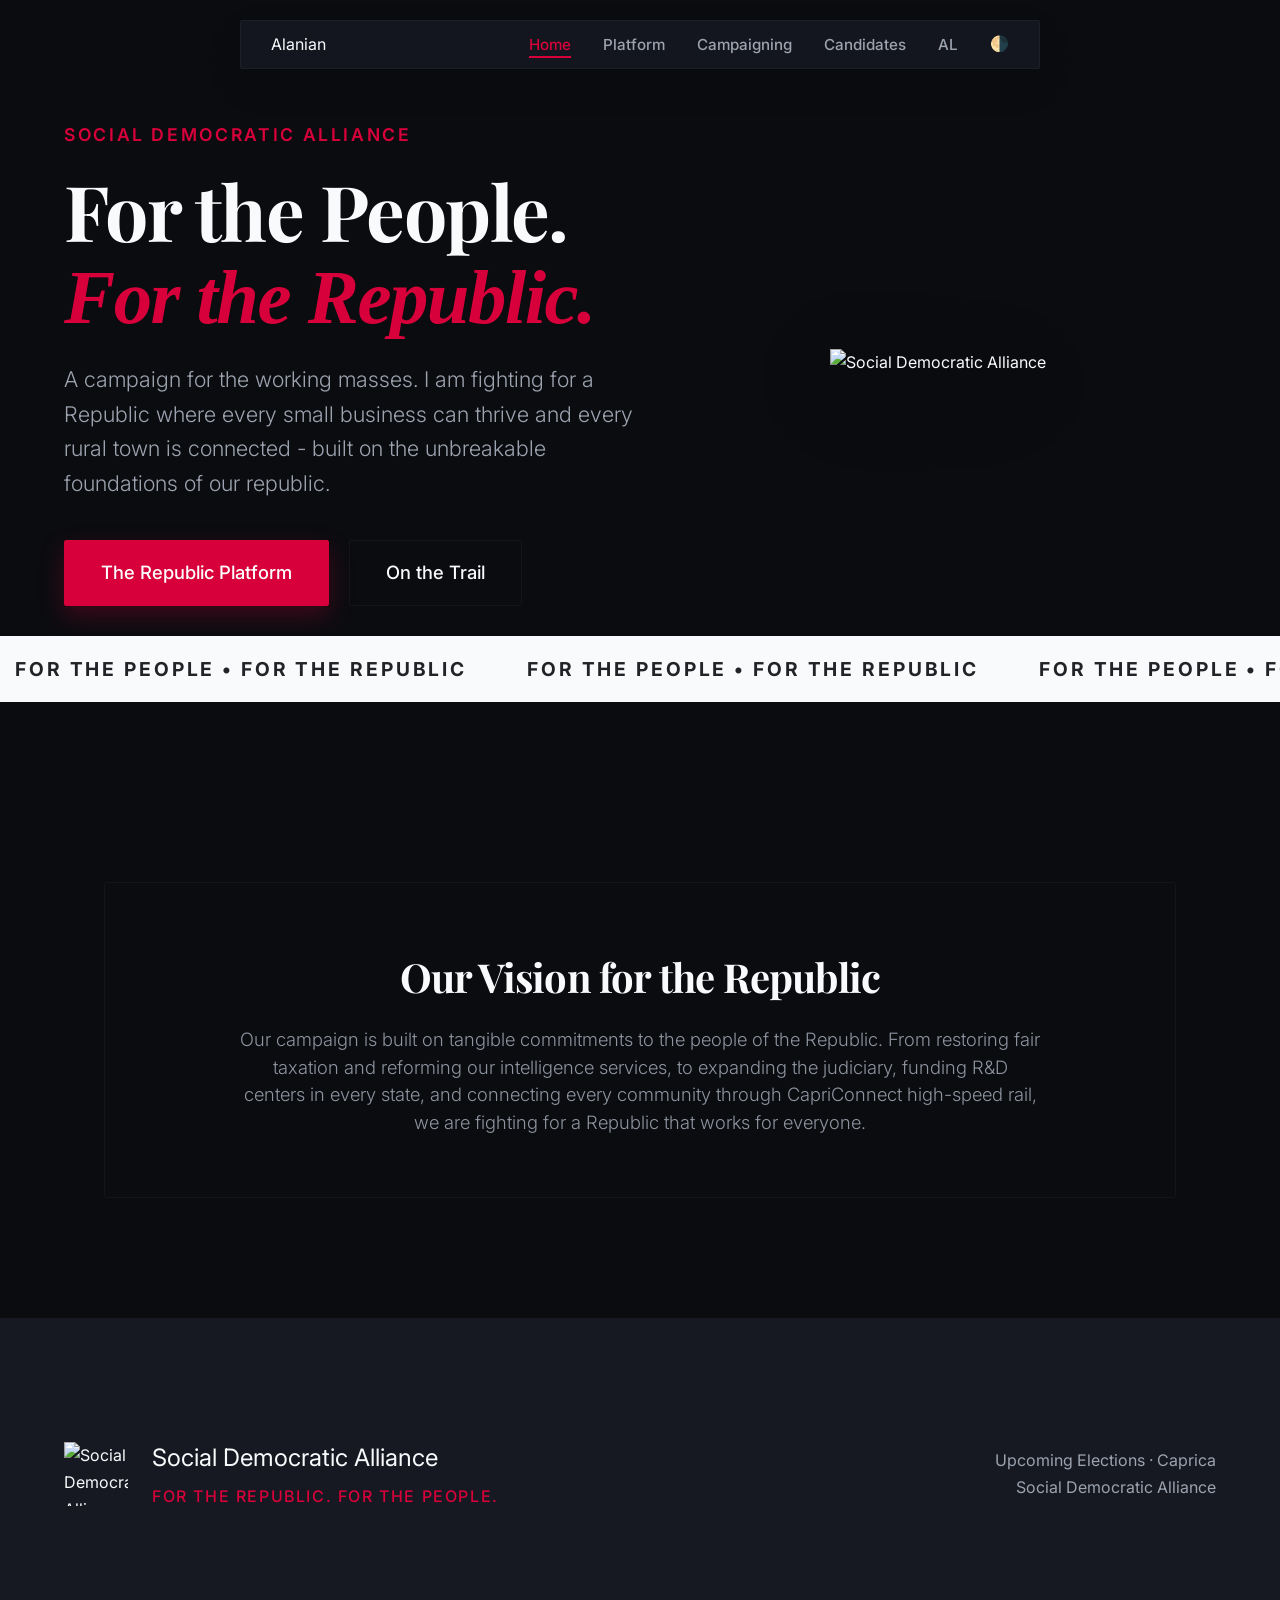
==== commit ef38dac5: "fix: correct translation initialization order for nav-brand component to allow nav-name translation," ====
--- a/index.html
+++ b/index.html
@@ -26,7 +26,7 @@
 </head>
 <body>
 <nav>
-<a class="nav-brand" data-i18n="auto-index-8" href="index.html" style="text-decoration: none; color: inherit;">
+<a class="nav-brand" data-i18n="auto-index-1" href="index.html" style="text-decoration: none; color: inherit;">
 <img alt="Social Democratic Alliance Logo" class="nav-logo logo-light" src="assets/images/SDAlogo.svg"/>
 <img alt="Social Democratic Alliance Logo" class="nav-logo logo-dark" src="assets/images/SDAlogo-dark.svg"/>
 <span class="nav-name" data-i18n="nav-name">Social Democratic Alliance</span>
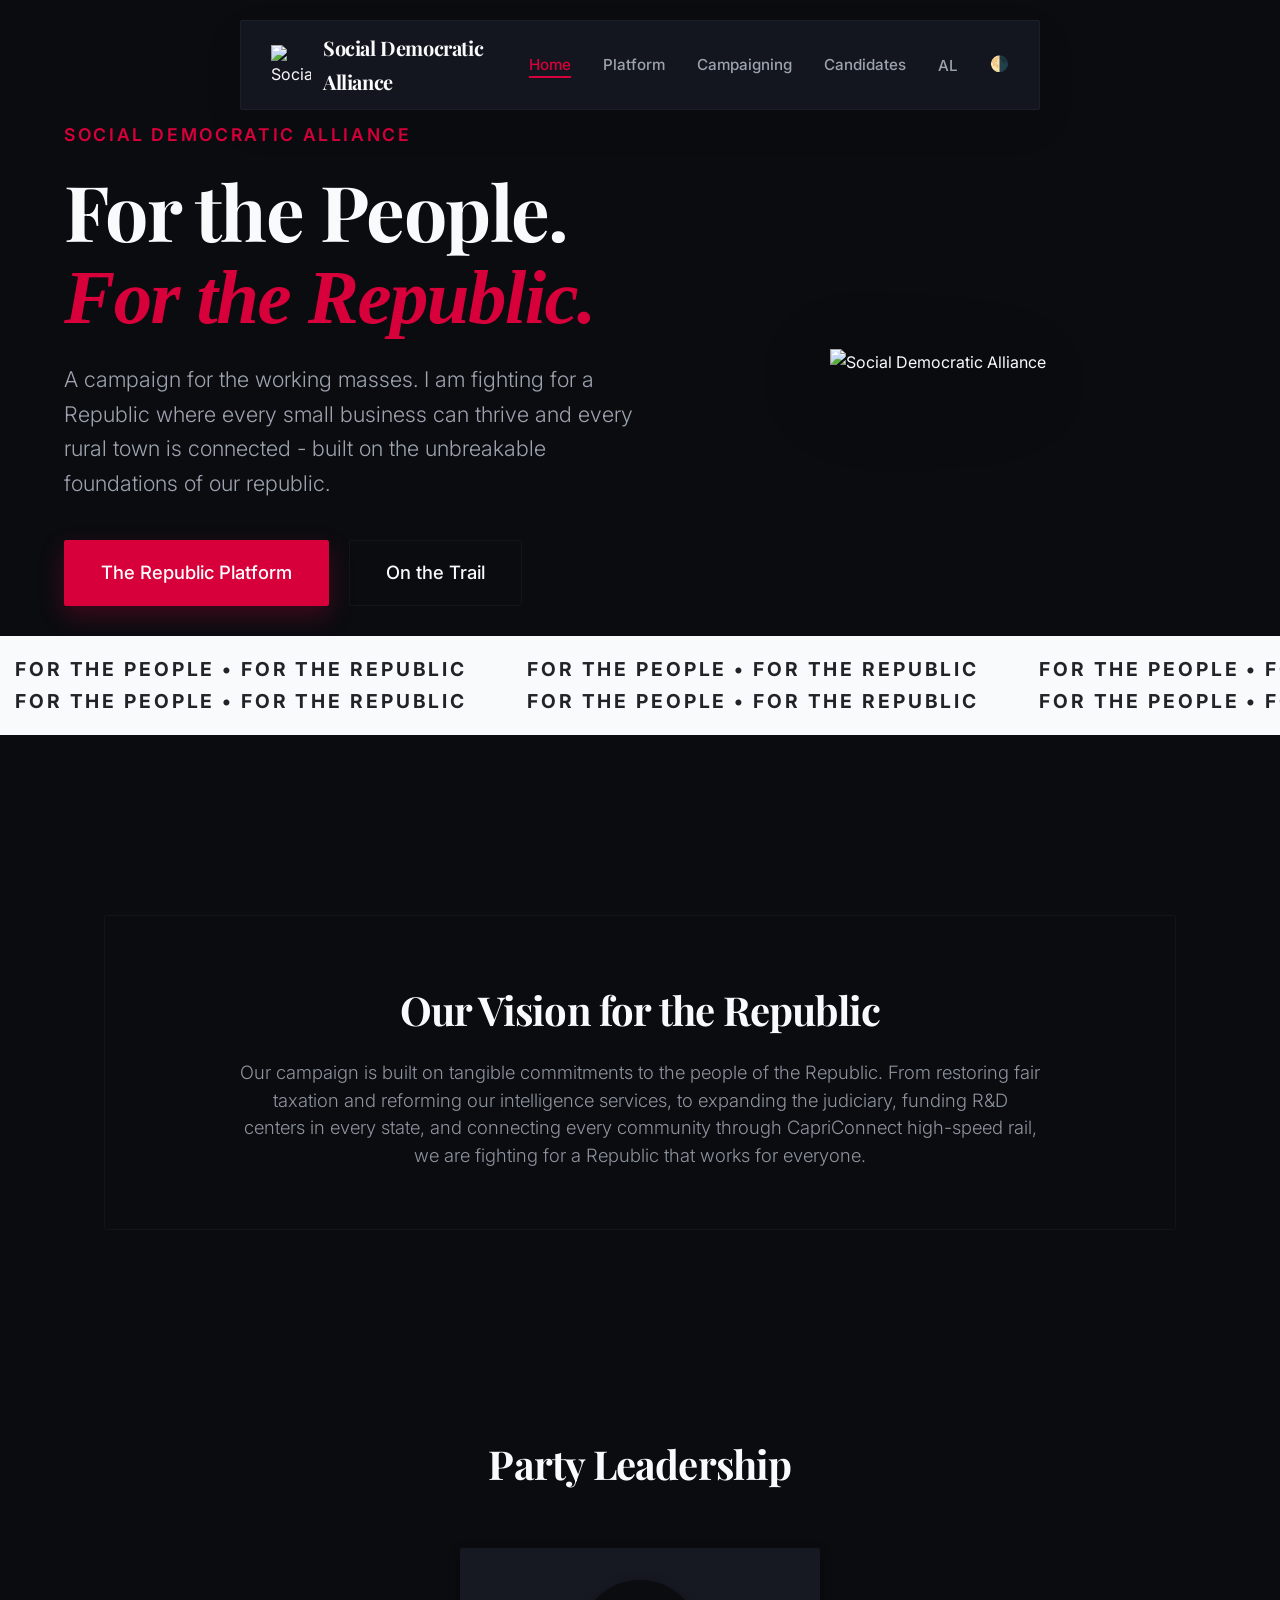
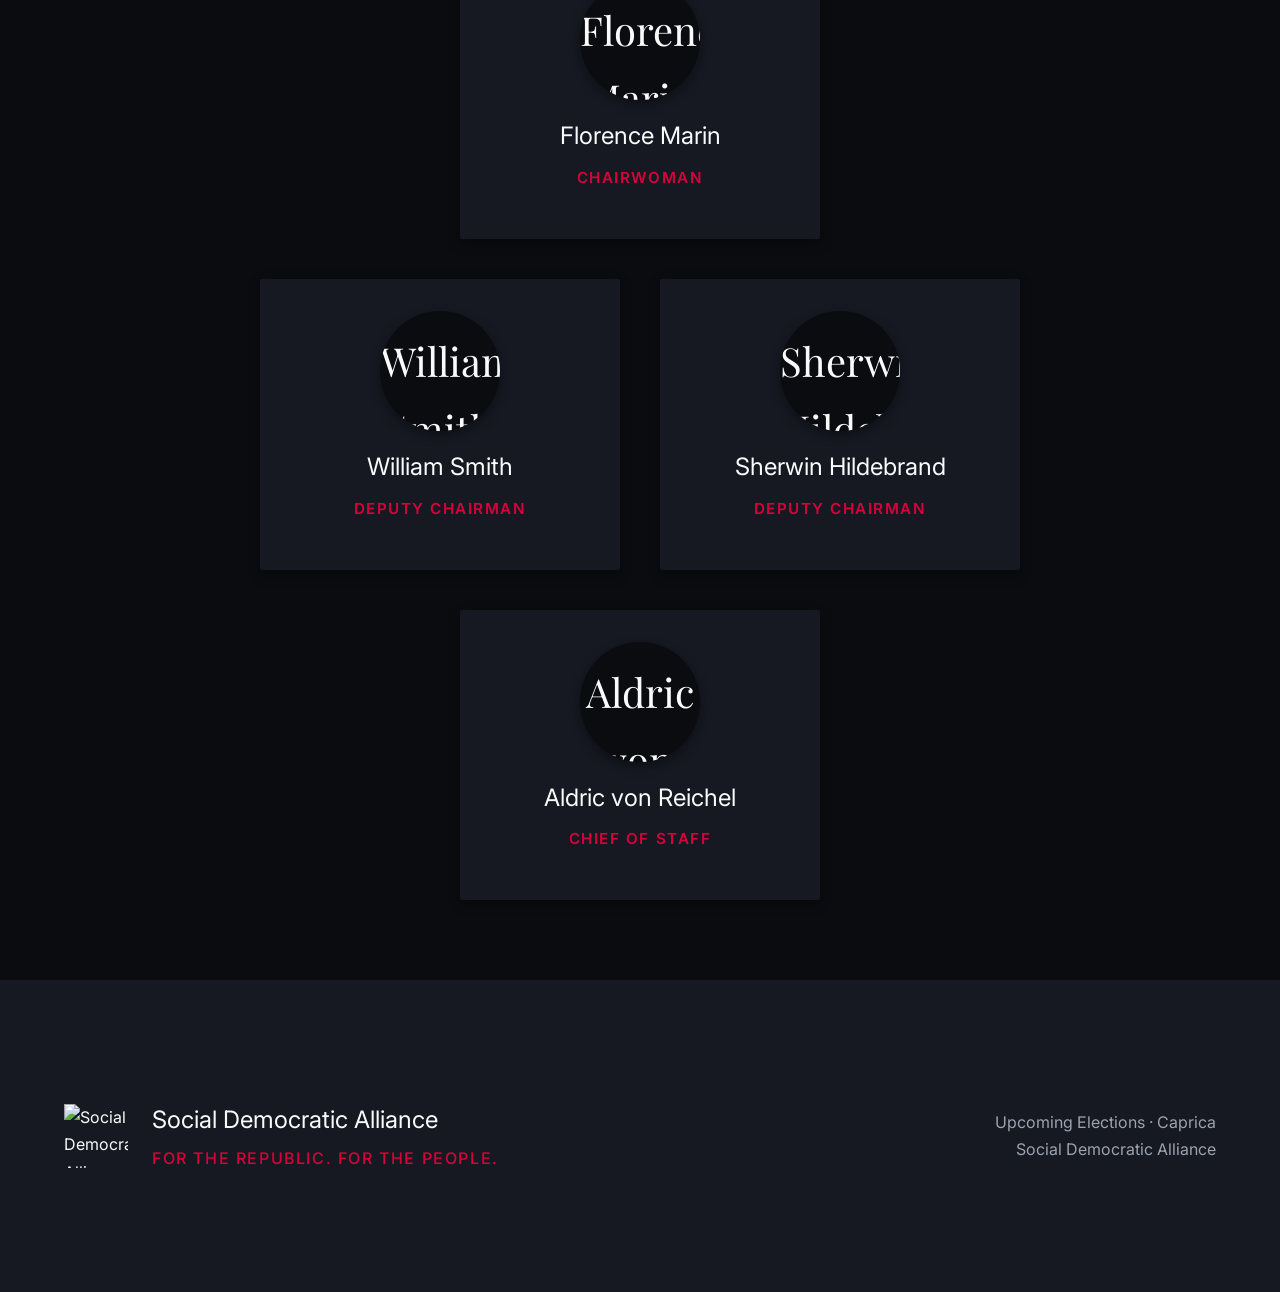
==== commit 135c9a86: "feat: make leadership cards clickable with modal and details placeholders" ====
--- a/index.html
+++ b/index.html
@@ -26,7 +26,7 @@
 </head>
 <body>
 <nav>
-<a class="nav-brand" data-i18n="auto-index-1" href="index.html" style="text-decoration: none; color: inherit;">
+<a class="nav-brand" href="index.html" style="text-decoration: none; color: inherit;">
 <img alt="Social Democratic Alliance Logo" class="nav-logo logo-light" src="assets/images/SDAlogo.svg"/>
 <img alt="Social Democratic Alliance Logo" class="nav-logo logo-dark" src="assets/images/SDAlogo-dark.svg"/>
 <span class="nav-name" data-i18n="nav-name">Social Democratic Alliance</span>
@@ -78,18 +78,31 @@
 </div>
 <!-- Editorial Marquee -->
 <div class="marquee-container" style="margin-top: 30px;">
+<div class="marquee-track">
 <div class="marquee-content">
 <span class="marquee-text" data-i18n="marquee-text">For the People • For the Republic</span>
 <span class="marquee-text" data-i18n="marquee-text">For the People • For the Republic</span>
 <span class="marquee-text" data-i18n="marquee-text">For the People • For the Republic</span>
 <span class="marquee-text" data-i18n="marquee-text">For the People • For the Republic</span>
 <span class="marquee-text" data-i18n="marquee-text">For the People • For the Republic</span>
-<!-- Duplicate for seamless scroll -->
-<span class="marquee-text" data-i18n="marquee-text">For the People • For the Republic</span>
-<span class="marquee-text" data-i18n="marquee-text">For the People • For the Republic</span>
-<span class="marquee-text" data-i18n="marquee-text">For the People • For the Republic</span>
-<span class="marquee-text" data-i18n="marquee-text">For the People • For the Republic</span>
-<span class="marquee-text" data-i18n="marquee-text">For the People • For the Republic</span>
+<span class="marquee-text" data-i18n="marquee-text">For the People • For the Republic</span>
+<span class="marquee-text" data-i18n="marquee-text">For the People • For the Republic</span>
+<span class="marquee-text" data-i18n="marquee-text">For the People • For the Republic</span>
+<span class="marquee-text" data-i18n="marquee-text">For the People • For the Republic</span>
+<span class="marquee-text" data-i18n="marquee-text">For the People • For the Republic</span>
+</div>
+<div aria-hidden="true" class="marquee-content">
+<span class="marquee-text" data-i18n="marquee-text">For the People • For the Republic</span>
+<span class="marquee-text" data-i18n="marquee-text">For the People • For the Republic</span>
+<span class="marquee-text" data-i18n="marquee-text">For the People • For the Republic</span>
+<span class="marquee-text" data-i18n="marquee-text">For the People • For the Republic</span>
+<span class="marquee-text" data-i18n="marquee-text">For the People • For the Republic</span>
+<span class="marquee-text" data-i18n="marquee-text">For the People • For the Republic</span>
+<span class="marquee-text" data-i18n="marquee-text">For the People • For the Republic</span>
+<span class="marquee-text" data-i18n="marquee-text">For the People • For the Republic</span>
+<span class="marquee-text" data-i18n="marquee-text">For the People • For the Republic</span>
+<span class="marquee-text" data-i18n="marquee-text">For the People • For the Republic</span>
+</div>
 </div>
 </div>
 </section>
@@ -98,9 +111,94 @@
 <div class="bento-item bento-full" style="background: transparent; border: 1px solid var(--border-color); text-align: center; padding: 60px 20px; border-radius: 2px;">
 <h2 data-i18n="idx-vision-title" style="font-size: 2.5rem;  margin-bottom: 15px; ">Our Vision for the Republic
       </h2>
-<p data-i18n="idx-vision-desc" style="opacity: 0.9; font-size: 1.15rem; max-width: 800px; margin: 0 auto; line-height: 1.5;">Our campaign is built on tangible commitments to the people of the Republic. From restoring fair taxation and reforming our intelligence services, to expanding the judiciary, funding R&amp;D centers in every state, and connecting every community through CapriConnect high-speed rail, we are fighting for a Republic that works for everyone.</p>
+<p data-i18n="idx-vision-desc" style="opacity: 0.9; font-size: 1.15rem; max-width: 800px; margin: 0 auto; line-height: 1.5;">Our campaign is
+        built on tangible commitments to the people of the Republic. From restoring fair taxation and reforming our
+        intelligence services, to expanding the judiciary, funding R&amp;D centers in every state, and connecting every
+        community through CapriConnect high-speed rail, we are fighting for a Republic that works for everyone.</p>
 </div>
 </section>
+<section class="leadership-section reveal-on-scroll" style="margin-top: 80px; text-align: center; padding: 0 5%;">
+<h2 data-i18n="idx-leadership-title" style="font-size: 2.5rem; margin-bottom: 50px;">Party Leadership</h2>
+<div class="leadership-tier" style="display: flex; justify-content: center; margin-bottom: 40px;">
+<div class="featured-candidate-card hover-float" style="width: 100%; max-width: 360px; padding: 32px; flex-direction: column; text-align: center; gap: 16px;">
+<img alt="Florence Marin" class="candidate-image" src="assets/images/portraits/FlorenceMarin.png" style="width: 120px; height: 120px; margin: 0 auto;"/>
+<div class="candidate-details">
+<div class="candidate-name" data-i18n="ld-name-florence" style="font-size: 1.5rem;">Florence Marin</div>
+<div class="candidate-role" data-i18n="ld-role-chair">Chairwoman</div>
+<div class="hidden-details" style="display: none;">
+<h4 data-i18n="ld-bio-label">Biography</h4>
+<p class="detail-bio" data-i18n="ld-bio-florence">[Placeholder: Florence's biography will go here]</p>
+<h4 data-i18n="ld-exp-label">Key Experience</h4>
+<p class="detail-exp" data-i18n="ld-exp-florence">[Placeholder: Florence's experience will go here]</p>
+<h4 data-i18n="ld-focus-label">Core Focus</h4>
+<p class="detail-focus" data-i18n="ld-focus-florence">[Placeholder: Florence's core focus will go here]</p>
+</div>
+</div>
+</div>
+</div>
+<div class="leadership-tier" style="display: flex; justify-content: center; gap: 40px; margin-bottom: 40px; flex-wrap: wrap;">
+<div class="featured-candidate-card hover-float" style="width: 100%; max-width: 360px; padding: 32px; flex-direction: column; text-align: center; gap: 16px;">
+<img alt="William Smith" class="candidate-image" src="assets/images/portraits/WillSmith.png" style="width: 120px; height: 120px; margin: 0 auto;"/>
+<div class="candidate-details">
+<div class="candidate-name" data-i18n="ld-name-william" style="font-size: 1.5rem;">William Smith</div>
+<div class="candidate-role" data-i18n="ld-role-deputy">Deputy Chairman</div>
+<div class="hidden-details" style="display: none;">
+<h4 data-i18n="ld-bio-label">Biography</h4>
+<p class="detail-bio" data-i18n="ld-bio-william">[Placeholder: William's biography will go here]</p>
+<h4 data-i18n="ld-exp-label">Key Experience</h4>
+<p class="detail-exp" data-i18n="ld-exp-william">[Placeholder: William's experience will go here]</p>
+<h4 data-i18n="ld-focus-label">Core Focus</h4>
+<p class="detail-focus" data-i18n="ld-focus-william">[Placeholder: William's core focus will go here]</p>
+</div>
+</div>
+</div>
+<div class="featured-candidate-card hover-float" style="width: 100%; max-width: 360px; padding: 32px; flex-direction: column; text-align: center; gap: 16px;">
+<img alt="Sherwin Hildebrand" class="candidate-image" src="assets/images/portraits/SherwinHildebrand.png" style="width: 120px; height: 120px; margin: 0 auto;"/>
+<div class="candidate-details">
+<div class="candidate-name" data-i18n="ld-name-sherwin" style="font-size: 1.5rem;">Sherwin Hildebrand</div>
+<div class="candidate-role" data-i18n="ld-role-deputy">Deputy Chairman</div>
+<div class="hidden-details" style="display: none;">
+<h4 data-i18n="ld-bio-label">Biography</h4>
+<p class="detail-bio" data-i18n="ld-bio-sherwin">[Placeholder: Sherwin's biography will go here]</p>
+<h4 data-i18n="ld-exp-label">Key Experience</h4>
+<p class="detail-exp" data-i18n="ld-exp-sherwin">[Placeholder: Sherwin's experience will go here]</p>
+<h4 data-i18n="ld-focus-label">Core Focus</h4>
+<p class="detail-focus" data-i18n="ld-focus-sherwin">[Placeholder: Sherwin's core focus will go here]</p>
+</div>
+</div>
+</div>
+</div>
+<div class="leadership-tier" style="display: flex; justify-content: center; margin-bottom: 80px;">
+<div class="featured-candidate-card hover-float" style="width: 100%; max-width: 360px; padding: 32px; flex-direction: column; text-align: center; gap: 16px;">
+<img alt="Aldric von Reichel" class="candidate-image" src="assets/images/portraits/AldricvonReichel.png" style="width: 120px; height: 120px; margin: 0 auto;"/>
+<div class="candidate-details">
+<div class="candidate-name" data-i18n="ld-name-aldric" style="font-size: 1.5rem;">Aldric von Reichel</div>
+<div class="candidate-role" data-i18n="ld-role-chief">Chief of Staff</div>
+<div class="hidden-details" style="display: none;">
+<h4 data-i18n="ld-bio-label">Biography</h4>
+<p class="detail-bio" data-i18n="ld-bio-aldric">[Placeholder: Aldric's biography will go here]</p>
+<h4 data-i18n="ld-exp-label">Key Experience</h4>
+<p class="detail-exp" data-i18n="ld-exp-aldric">[Placeholder: Aldric's experience will go here]</p>
+<h4 data-i18n="ld-focus-label">Core Focus</h4>
+<p class="detail-focus" data-i18n="ld-focus-aldric">[Placeholder: Aldric's core focus will go here]</p>
+</div>
+</div>
+</div>
+</div>
+</section>
+<!-- Leadership Details Modal -->
+<div class="modal-backdrop" id="leadership-modal">
+<div class="modal-content" style="max-width: 600px;">
+<button aria-label="Close modal" class="modal-close">×</button>
+<div class="modal-header" style="margin-bottom: 24px;">
+<h3 id="modal-ld-name">Name</h3>
+<p class="candidate-role" data-i18n="auto-index-1" id="modal-ld-role" style="margin-bottom: 0;">Role</p>
+</div>
+<div class="modal-body" id="modal-ld-body" style="text-align: left; line-height: 1.6; color: var(--text-muted);">
+<!-- Dynamic details go here -->
+</div>
+</div>
+</div>
 <footer>
 <div class="footer-container">
 <div class="footer-brand">
@@ -130,8 +228,60 @@
       }
     }
 
+    // Leadership Modal Logic
+    const ldModal = document.getElementById('leadership-modal');
+    if (ldModal) {
+      const ldCloseBtn = ldModal.querySelector('.modal-close');
+      const ldNameEl = document.getElementById('modal-ld-name');
+      const ldRoleEl = document.getElementById('modal-ld-role');
+      const ldBodyEl = document.getElementById('modal-ld-body');
+      
+      const ldCards = document.querySelectorAll('.leadership-section .featured-candidate-card');
+      ldCards.forEach(card => {
+        card.addEventListener('click', () => {
+          const name = card.querySelector('.candidate-name').innerHTML;
+          const role = card.querySelector('.candidate-role').innerHTML;
+          const hiddenDetails = card.querySelector('.hidden-details').innerHTML;
+          
+          ldNameEl.innerHTML = name;
+          ldRoleEl.innerHTML = role;
+          
+          // Re-create the structure beautifully inside the modal
+          ldBodyEl.innerHTML = `
+            <div style="border-top: 1px solid var(--border-color); padding-top: 24px;">
+              ${hiddenDetails}
+            </div>
+          `;
+          
+          // Make h4s stand out
+          ldBodyEl.querySelectorAll('h4').forEach(h4 => {
+             h4.style.color = 'var(--text-main)';
+             h4.style.marginTop = '20px';
+             h4.style.marginBottom = '8px';
+             h4.style.fontSize = '1.1rem';
+          });
+          
+          ldModal.classList.add('active');
+          document.body.style.overflow = 'hidden';
+        });
+      });
+      
+      const closeLdModal = () => {
+        ldModal.classList.remove('active');
+        document.body.style.overflow = '';
+      };
+      
+      ldCloseBtn.addEventListener('click', closeLdModal);
+      ldModal.addEventListener('click', (e) => {
+        if (e.target === ldModal) closeLdModal();
+      });
+      document.addEventListener('keydown', (e) => {
+        if (e.key === 'Escape' && ldModal.classList.contains('active')) closeLdModal();
+      });
+    }
+
     // Scroll-Triggered Reveals
-    document.addEventListener("DOMContentLoaded", function() {
+    document.addEventListener("DOMContentLoaded", function () {
       const observerOptions = {
         root: null,
         rootMargin: '0px',
